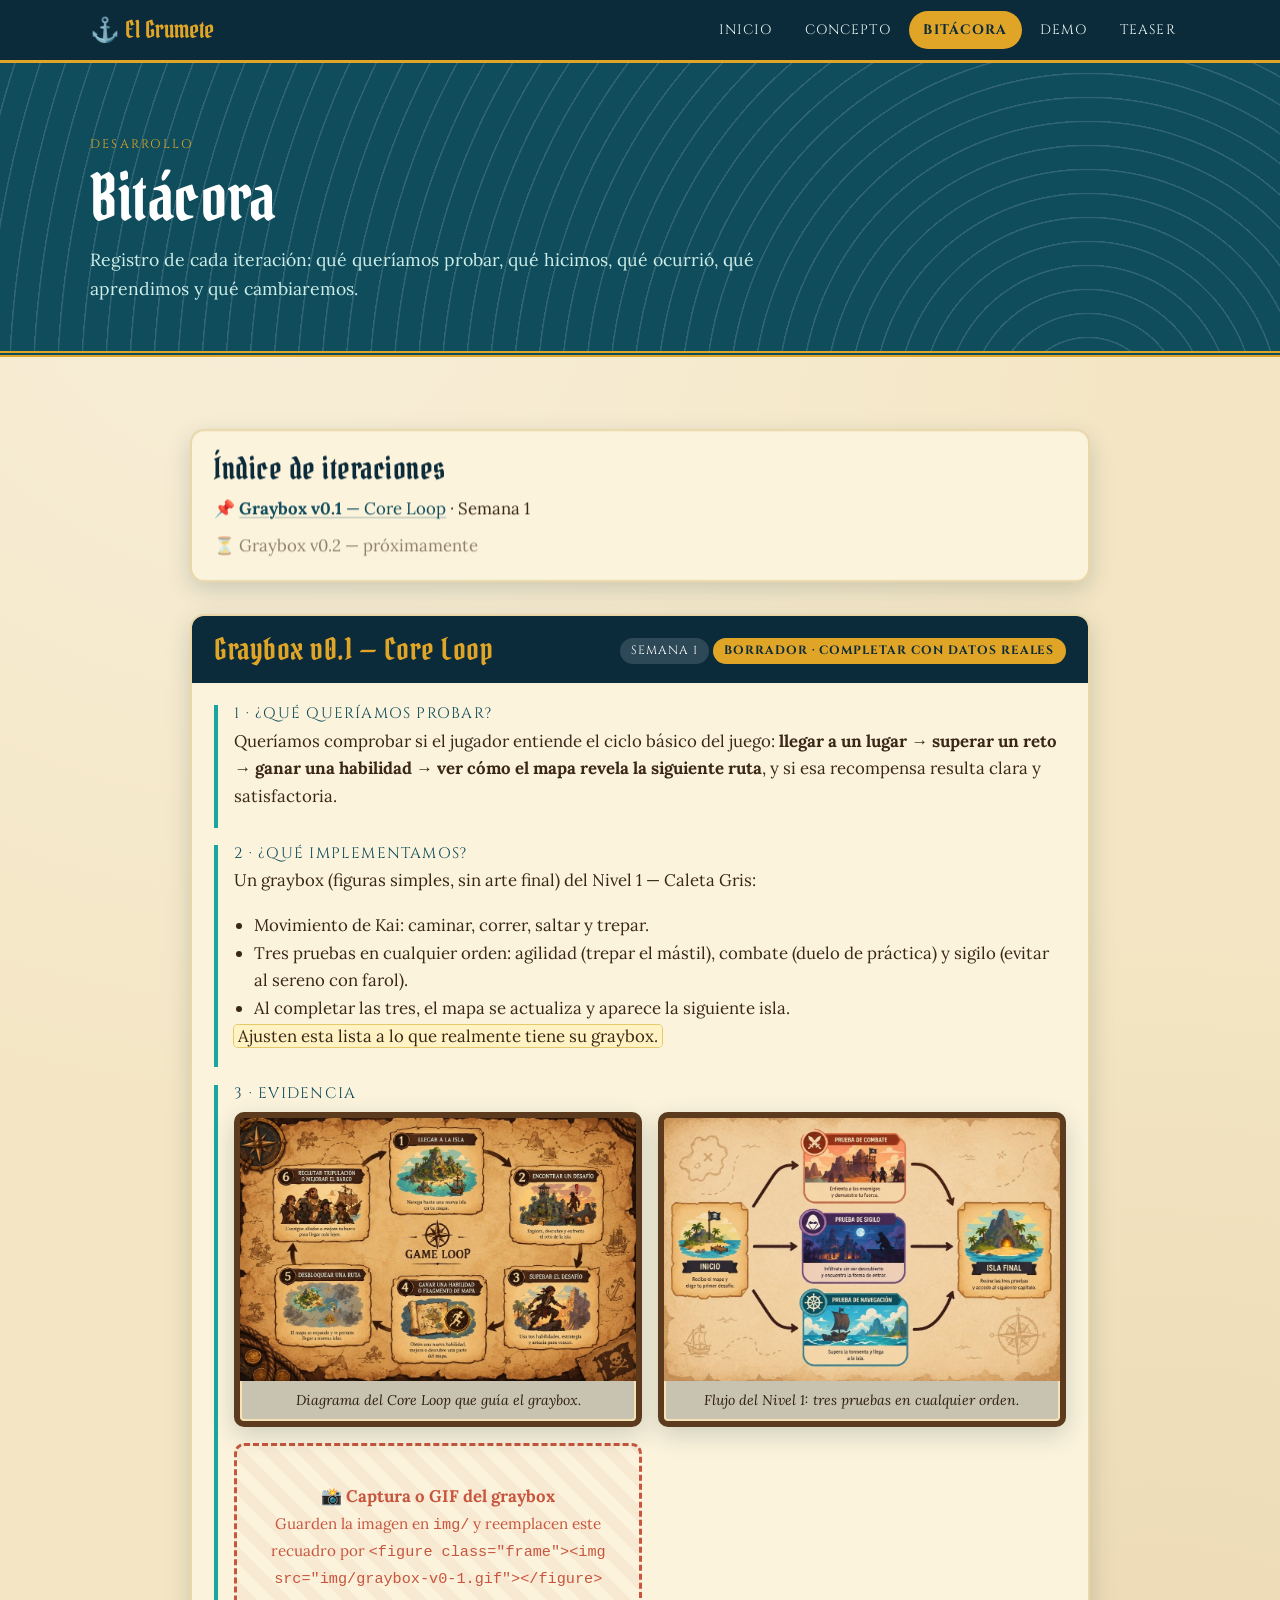
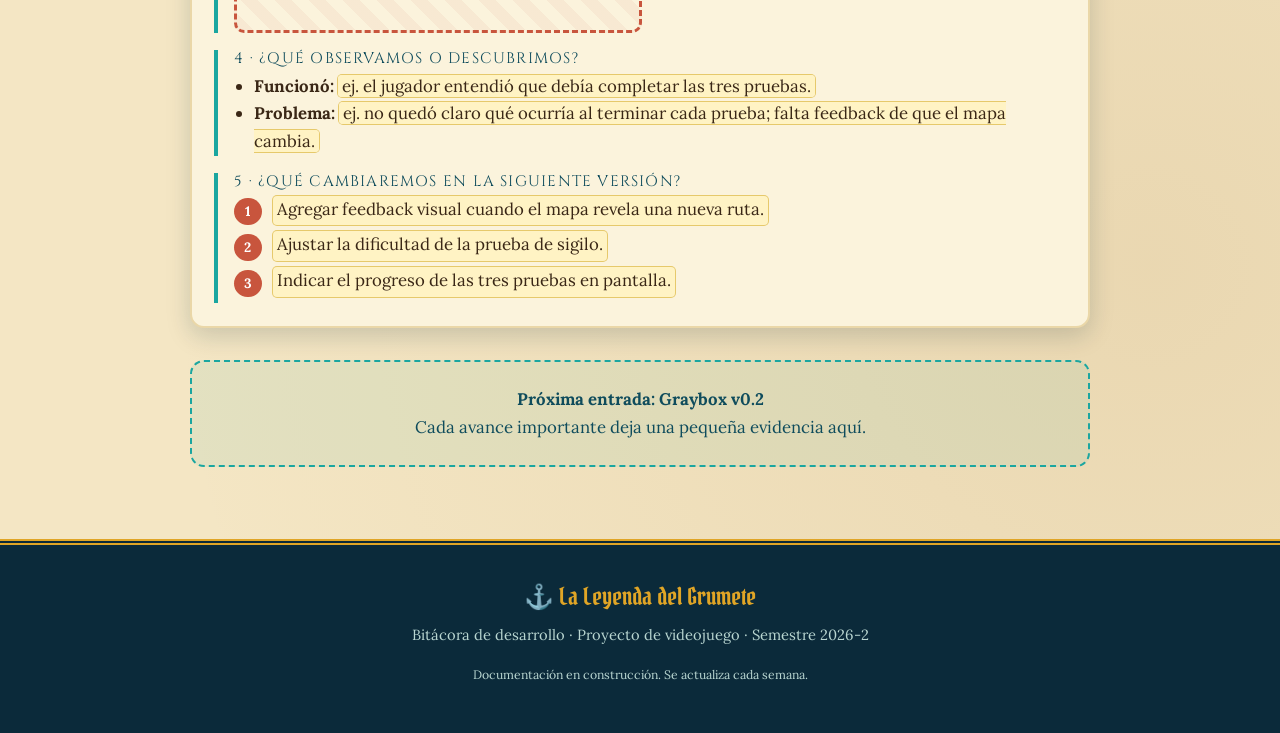
==== grumete/bitacora.html @ 40cbd563 "Changes to be committed: Changes not staged for commit:" ====
<!doctype html>
<html lang="es">
<head>
<meta charset="utf-8">
<meta name="viewport" content="width=device-width,initial-scale=1">
<title>Bitácora · La Leyenda del Grumete</title>
<meta name="description" content="Bitácora de desarrollo de La Leyenda del Grumete.">
<meta name="theme-color" content="#0b2a3a">
<meta property="og:title" content="La Leyenda del Grumete">
<meta property="og:description" content="Bitácora de desarrollo de La Leyenda del Grumete.">
<meta property="og:image" content="img/hero.jpg">
<link rel="preconnect" href="https://fonts.googleapis.com">
<link rel="preconnect" href="https://fonts.gstatic.com" crossorigin>
<link href="https://fonts.googleapis.com/css2?family=Cinzel:wght@400;700&family=Lora:ital,wght@0,400;0,600;1,400&family=Pirata+One&display=swap" rel="stylesheet">
<link rel="stylesheet" href="style.css">
</head>
<body>
<a class="sr skip" href="#main">Saltar al contenido</a>
<header class="nav">
  <div class="wrap">
    <a class="brand" href="index.html">⚓ El Grumete</a>
    <button class="burger" aria-label="Abrir menú" aria-expanded="false" aria-controls="menu">☰</button>
    <nav aria-label="Principal"><ul id="menu"><li><a href="index.html">Inicio</a></li><li><a href="concepto.html">Concepto</a></li><li><a href="bitacora.html" aria-current="page">Bitácora</a></li><li><a href="demo.html">Demo</a></li><li><a href="teaser.html">Teaser</a></li></ul></nav>
  </div>
</header>
<main id="main">
<div class="page-head"><div class="wrap"><span class="eyebrow">Desarrollo</span><h1>Bitácora</h1><p>Registro de cada iteración: qué queríamos probar, qué hicimos, qué ocurrió, qué aprendimos y qué cambiaremos.</p></div></div>
<section class="block">
  <div class="wrap" style="max-width:900px">
    <div class="card reveal" style="margin-bottom:2rem">
      <h3>Índice de iteraciones</h3>
      <ul class="pending" style="padding:0;margin:0">
        <li>📌 <a href="#v0-1"><strong>Graybox v0.1</strong> — Core Loop</a> · Semana 1</li>
        <li style="opacity:.55">⏳ Graybox v0.2 — próximamente</li>
      </ul>
    </div>

    <!-- ============ PLANTILLA para nuevas entradas (copiar y pegar arriba de la más antigua) ============
    <article class="entry" id="vX-X">
      <div class="entry-head"><h3>Graybox vX.X — Título</h3><span class="chip">Semana N · dd/mm/aaaa</span></div>
      <div class="entry-body"><div class="qa">
        <div><h4>¿Qué queríamos probar?</h4><p>...</p></div>
        <div><h4>¿Qué implementamos?</h4><p>...</p></div>
        <div><h4>Evidencia</h4><div class="evidence"><figure class="frame"><img src="img/evidencia-vX.jpg" alt="..."><figcaption>...</figcaption></figure></div></div>
        <div><h4>¿Qué observamos o descubrimos?</h4><p>...</p></div>
        <div><h4>¿Qué cambiaremos en la siguiente versión?</h4><ol class="next"><li>...</li><li>...</li><li>...</li></ol></div>
      </div></div>
    </article>
    ============================================================================================== -->

    <article class="entry reveal" id="v0-1">
      <div class="entry-head">
        <h3>Graybox v0.1 — Core Loop</h3>
        <span><span class="chip">Semana 1</span> <span class="chip warn">Borrador · completar con datos reales</span></span>
      </div>
      <div class="entry-body">
        <div class="qa">
          <div>
            <h4>1 · ¿Qué queríamos probar?</h4>
            <p>Queríamos comprobar si el jugador entiende el ciclo básico del juego: <strong>llegar a un lugar → superar un reto → ganar una habilidad → ver cómo el mapa revela la siguiente ruta</strong>, y si esa recompensa resulta clara y satisfactoria.</p>
          </div>
          <div>
            <h4>2 · ¿Qué implementamos?</h4>
            <p>Un graybox (figuras simples, sin arte final) del Nivel 1 — Caleta Gris:</p>
            <ul>
              <li>Movimiento de Kai: caminar, correr, saltar y trepar.</li>
              <li>Tres pruebas en cualquier orden: agilidad (trepar el mástil), combate (duelo de práctica) y sigilo (evitar al sereno con farol).</li>
              <li>Al completar las tres, el mapa se actualiza y aparece la siguiente isla.</li>
            </ul>
            <p><span class="todo">Ajusten esta lista a lo que realmente tiene su graybox.</span></p>
          </div>
          <div>
            <h4>3 · Evidencia</h4>
            <div class="evidence">
              <figure class="frame"><img src="img/core-loop.jpg" alt="Diagrama del Core Loop de seis pasos" loading="lazy"><figcaption style="background:var(--card);margin:0;padding:.5rem">Diagrama del Core Loop que guía el graybox.</figcaption></figure>
              <figure class="frame"><img src="img/nivel1-flujo.jpg" alt="Diagrama de flujo del nivel 1" loading="lazy"><figcaption style="background:var(--card);margin:0;padding:.5rem">Flujo del Nivel 1: tres pruebas en cualquier orden.</figcaption></figure>
              <div class="placeholder"><div><b>📸 Captura o GIF del graybox</b>Guarden la imagen en <code>img/</code> y reemplacen este recuadro por <code>&lt;figure class="frame"&gt;&lt;img src="img/graybox-v0-1.gif"&gt;&lt;/figure&gt;</code></div></div>
            </div>
          </div>
          <div>
            <h4>4 · ¿Qué observamos o descubrimos?</h4>
            <ul>
              <li><strong>Funcionó:</strong> <span class="todo">ej. el jugador entendió que debía completar las tres pruebas.</span></li>
              <li><strong>Problema:</strong> <span class="todo">ej. no quedó claro qué ocurría al terminar cada prueba; falta feedback de que el mapa cambia.</span></li>
            </ul>
          </div>
          <div>
            <h4>5 · ¿Qué cambiaremos en la siguiente versión?</h4>
            <ol class="next">
              <li><span class="todo">Agregar feedback visual cuando el mapa revela una nueva ruta.</span></li>
              <li><span class="todo">Ajustar la dificultad de la prueba de sigilo.</span></li>
              <li><span class="todo">Indicar el progreso de las tres pruebas en pantalla.</span></li>
            </ol>
          </div>
        </div>
      </div>
    </article>

    <div class="empty-next reveal">
      <strong>Próxima entrada: Graybox v0.2</strong><br>
      Cada avance importante deja una pequeña evidencia aquí.
    </div>
  </div>
</section>

</main>
<footer>
  <div class="wrap">
    <a class="brand" href="index.html">⚓ La Leyenda del Grumete</a>
    <p>Bitácora de desarrollo · Proyecto de videojuego · Semestre 2026-2</p>
    <p><small>Documentación en construcción. Se actualiza cada semana.</small></p>
  </div>
</footer>
<script src="js/anime.min.js" defer></script>
<script src="app.js" defer></script>
</body>
</html>
---- grumete/style.css ----
/* La Leyenda del Grumete — bitácora de desarrollo */
:root{
  --mar-oscuro:#0b2a3a;
  --mar:#0f4c5c;
  --turquesa:#1aa6a0;
  --espuma:#8fe0d2;
  --pergamino:#f4e6c4;
  --pergamino-2:#ead7a8;
  --tinta:#3a2716;
  --madera:#5b3a1e;
  --oro:#e0a526;
  --coral:#c8553d;
  --card:#fbf3dc;
  --radius:14px;
  --shadow:0 8px 24px rgba(11,42,58,.18);
}
*{box-sizing:border-box}
html{scroll-behavior:smooth}
body{
  margin:0;font-family:'Lora',Georgia,serif;font-size:1.05rem;line-height:1.65;
  color:var(--tinta);background:var(--pergamino);
  background-image:radial-gradient(circle at 20% 10%,rgba(255,255,255,.35),transparent 40%),
                   radial-gradient(circle at 90% 80%,rgba(160,110,40,.12),transparent 45%);
}
img{max-width:100%;height:auto;display:block}
a{color:var(--mar);text-underline-offset:3px}
h1,h2,h3,h4{font-family:'Pirata One','Cinzel',serif;font-weight:400;line-height:1.15;color:var(--mar-oscuro);margin:0 0 .5em;letter-spacing:.5px}
h1{font-size:clamp(2.6rem,8vw,5rem)}
h2{font-size:clamp(2rem,5vw,3rem)}
h3{font-size:clamp(1.4rem,3.5vw,1.9rem)}
p{margin:0 0 1em}
.wrap{width:min(1100px,100% - 2rem);margin-inline:auto}
.sr{position:absolute;left:-9999px}
.skip:focus{left:1rem;top:1rem;background:#fff;padding:.5rem 1rem;z-index:99}

/* NAV */
.nav{position:sticky;top:0;z-index:50;background:var(--mar-oscuro);color:#fff;border-bottom:3px solid var(--oro)}
.nav .wrap{display:flex;align-items:center;justify-content:space-between;min-height:60px}
.brand{font-family:'Pirata One',serif;font-size:1.5rem;color:var(--oro);text-decoration:none;display:flex;gap:.5rem;align-items:center}
.nav ul{list-style:none;display:flex;gap:.25rem;margin:0;padding:0}
.nav ul a{display:block;padding:.5rem .9rem;color:#e9f6f3;text-decoration:none;border-radius:999px;font-family:'Cinzel',serif;font-size:.85rem;letter-spacing:.08em;text-transform:uppercase}
.nav ul a:hover{background:rgba(255,255,255,.12)}
.nav ul a[aria-current=page]{background:var(--oro);color:var(--mar-oscuro);font-weight:700}
.burger{display:none;background:none;border:2px solid var(--oro);color:var(--oro);border-radius:8px;padding:.35rem .7rem;font-size:1.2rem;cursor:pointer}
@media (max-width:820px){
  .burger{display:block}
  .nav ul{display:none;position:absolute;left:0;right:0;top:100%;background:var(--mar-oscuro);flex-direction:column;padding:.5rem 1rem 1rem;border-bottom:3px solid var(--oro)}
  .nav ul.open{display:flex}
  .nav ul a{padding:.8rem 1rem;font-size:.95rem}
}

/* HERO */
.hero{position:relative;color:#fff;min-height:min(86vh,720px);display:grid;align-items:end;isolation:isolate;overflow:hidden}
.hero>img{position:absolute;inset:0;width:100%;height:100%;object-fit:cover;object-position:35% 40%;z-index:-2}
.hero::after{content:"";position:absolute;inset:0;z-index:-1;background:linear-gradient(180deg,rgba(11,42,58,.15) 0%,rgba(11,42,58,.35) 45%,rgba(11,42,58,.92) 100%)}
.hero .wrap{padding:6rem 0 2.5rem}
.hero h1{color:#fff;text-shadow:0 3px 0 rgba(0,0,0,.35);margin-bottom:.2em}
.hero .kicker{font-family:'Cinzel',serif;letter-spacing:.2em;text-transform:uppercase;font-size:.85rem;color:var(--oro)}
.hero p.lead{font-size:clamp(1.05rem,2.4vw,1.35rem);max-width:60ch;color:#f6efdc}
.tags{display:flex;flex-wrap:wrap;gap:.5rem;margin:1rem 0 0;padding:0;list-style:none}
.tags li{background:rgba(244,230,196,.16);border:1px solid rgba(244,230,196,.5);padding:.25rem .8rem;border-radius:999px;font-size:.85rem;backdrop-filter:blur(4px)}
.btns{display:flex;flex-wrap:wrap;gap:.75rem;margin-top:1.5rem}
.btn{display:inline-block;padding:.75rem 1.4rem;border-radius:999px;text-decoration:none;font-family:'Cinzel',serif;font-weight:700;letter-spacing:.06em;font-size:.9rem;border:2px solid var(--oro);transition:transform .15s}
.btn:hover{transform:translateY(-2px)}
.btn.primary{background:var(--oro);color:var(--mar-oscuro)}
.btn.ghost{color:#fff;background:transparent}
.btn.dark{background:var(--mar-oscuro);color:var(--oro);border-color:var(--mar-oscuro)}

/* SECCIONES */
section.block{padding:clamp(2.5rem,6vw,4.5rem) 0}
.page-head{background:var(--mar);color:#fff;padding:clamp(2.5rem,7vw,4.5rem) 0 clamp(2rem,5vw,3rem);border-bottom:6px double var(--oro);position:relative;overflow:hidden}
.page-head h1{color:#fff;font-size:clamp(2.4rem,7vw,4rem);margin:0}
.page-head p{color:#cdeee8;max-width:62ch;margin:.6rem 0 0;font-size:1.1rem}
.page-head::before{content:"";position:absolute;inset:0;opacity:.14;background:repeating-radial-gradient(circle at 85% 120%,transparent 0 22px,#fff 23px 24px)}
.page-head .wrap{position:relative}
.eyebrow{font-family:'Cinzel',serif;text-transform:uppercase;letter-spacing:.18em;font-size:.78rem;color:var(--coral);margin-bottom:.4rem;display:block}
.page-head .eyebrow{color:var(--oro)}
.grid{display:grid;gap:1.25rem}
.g2{grid-template-columns:repeat(auto-fit,minmax(min(100%,320px),1fr))}
.g3{grid-template-columns:repeat(auto-fit,minmax(min(100%,250px),1fr))}
.g4{grid-template-columns:repeat(auto-fit,minmax(min(100%,210px),1fr))}
.split{display:grid;gap:2rem;align-items:center;grid-template-columns:1fr}
@media (min-width:860px){.split{grid-template-columns:1.1fr 1fr}.split.rev>:first-child{order:2}}
.card{background:var(--card);border:2px solid var(--pergamino-2);border-radius:var(--radius);padding:1.25rem 1.4rem;box-shadow:var(--shadow);position:relative}
.card h3,.card h4{margin-bottom:.3em}
.card.dark{background:var(--mar-oscuro);color:#e6f3f0;border-color:var(--mar)}
.card.dark h3,.card.dark h4{color:var(--oro)}
.frame{border:6px solid var(--madera);border-radius:10px;box-shadow:var(--shadow),inset 0 0 0 2px var(--oro);overflow:hidden;background:#000}
figure{margin:0}
figcaption{font-size:.88rem;font-style:italic;opacity:.8;margin-top:.5rem;text-align:center}
.icon{font-size:2rem;line-height:1;margin-bottom:.4rem;display:block}
.divider{height:22px;background:center/contain no-repeat url("data:image/svg+xml,%3Csvg xmlns='http://www.w3.org/2000/svg' viewBox='0 0 300 22'%3E%3Cpath d='M0 11h120M180 11h120' stroke='%23b58a3a' stroke-width='2'/%3E%3Ctext x='150' y='17' font-size='18' text-anchor='middle' fill='%23b58a3a'%3E⚓%3C/text%3E%3C/svg%3E");margin:1rem 0}

/* Integrantes */
.member{text-align:center}
.avatar{width:84px;height:84px;border-radius:50%;margin:0 auto .6rem;background:var(--mar);color:var(--oro);display:grid;place-items:center;font-family:'Pirata One',serif;font-size:2rem;border:3px solid var(--oro)}
.member small{display:block;opacity:.75}

/* Destrezas / barras */
.skill{display:flex;gap:.9rem;align-items:flex-start}
.skill .icon{margin:0;flex:none}

/* tabla */
.table-wrap{overflow-x:auto;border-radius:var(--radius);box-shadow:var(--shadow)}
table{border-collapse:collapse;width:100%;background:var(--card);min-width:520px}
th,td{padding:.75rem 1rem;text-align:left;border-bottom:1px solid var(--pergamino-2);vertical-align:top}
th{background:var(--mar-oscuro);color:var(--oro);font-family:'Cinzel',serif;font-size:.85rem;letter-spacing:.06em;text-transform:uppercase}

/* Bitácora */
.timeline{position:relative;margin:0;padding:0 0 0 0;list-style:none}
.entry{background:var(--card);border:2px solid var(--pergamino-2);border-radius:var(--radius);box-shadow:var(--shadow);overflow:hidden;margin-bottom:2rem}
.entry-head{display:flex;flex-wrap:wrap;gap:.5rem 1rem;align-items:center;justify-content:space-between;background:var(--mar-oscuro);color:#fff;padding:1rem 1.4rem}
.entry-head h3{color:var(--oro);margin:0}
.chip{display:inline-block;font-family:'Cinzel',serif;font-size:.75rem;letter-spacing:.08em;text-transform:uppercase;padding:.2rem .7rem;border-radius:999px;background:rgba(255,255,255,.14);color:#fff}
.chip.warn{background:var(--oro);color:var(--mar-oscuro);font-weight:700}
.entry-body{padding:1.4rem}
.qa{display:grid;gap:1.1rem}
.qa>div{padding-left:1rem;border-left:4px solid var(--turquesa)}
.qa h4{font-family:'Cinzel',serif;font-size:.95rem;text-transform:uppercase;letter-spacing:.08em;color:var(--mar);margin-bottom:.3rem}
.qa ul{margin:.2rem 0 0;padding-left:1.2rem}
.evidence{display:grid;gap:1rem;grid-template-columns:repeat(auto-fit,minmax(min(100%,300px),1fr));margin-top:.6rem}
.placeholder{border:3px dashed var(--coral);border-radius:10px;padding:1.5rem 1rem;text-align:center;background:repeating-linear-gradient(45deg,rgba(200,85,61,.06) 0 12px,transparent 12px 24px);color:var(--coral);display:grid;place-content:center;min-height:190px;font-size:.95rem}
.placeholder b{display:block;font-size:1.05rem}
.todo{background:#fff3c4;border-radius:4px;padding:0 .25rem;box-shadow:0 0 0 1px #e6c96b}
.next{counter-reset:n;list-style:none;padding:0;margin:.3rem 0 0}
.next li{counter-increment:n;display:flex;gap:.7rem;margin-bottom:.4rem}
.next li::before{content:counter(n);flex:none;width:1.7rem;height:1.7rem;border-radius:50%;background:var(--coral);color:#fff;display:grid;place-items:center;font-size:.85rem;font-weight:700;margin-top:.15rem}
.empty-next{border:2px dashed var(--turquesa);border-radius:var(--radius);padding:1.5rem;text-align:center;color:var(--mar);background:rgba(26,166,160,.07)}
.pending{display:grid;gap:.6rem}
.pending li{list-style:none}

/* Demo / teaser */
.screen{aspect-ratio:16/9;width:100%;display:grid;place-items:center;text-align:center;color:#fff;background:var(--mar-oscuro) center/cover;position:relative;isolation:isolate}
.screen::before{content:"";position:absolute;inset:0;background:rgba(11,42,58,.7);z-index:-1}
.screen .play{width:84px;height:84px;border-radius:50%;background:var(--oro);color:var(--mar-oscuro);display:grid;place-items:center;font-size:2.2rem;margin:0 auto 1rem;padding-left:.35rem;opacity:.8}
.screen h3{color:#fff}
.screen iframe{position:absolute;inset:0;width:100%;height:100%;border:0}
.controls{display:grid;grid-template-columns:auto 1fr;gap:.4rem 1rem;margin:0}
.controls dt{font-family:'Cinzel',serif;font-weight:700}
.controls dd{margin:0}
kbd{background:var(--mar-oscuro);color:var(--oro);border-radius:5px;padding:.05rem .45rem;font-size:.85em}
.status{display:flex;flex-wrap:wrap;gap:.6rem;list-style:none;padding:0;margin:0}
.status li{padding:.35rem .9rem;border-radius:999px;border:2px solid var(--madera);background:var(--card);font-size:.9rem}
.status li.done{background:var(--turquesa);color:#fff;border-color:var(--turquesa)}

/* Footer */
footer{background:var(--mar-oscuro);color:#b9d6d1;padding:2rem 0;text-align:center;border-top:6px double var(--oro);font-size:.92rem}
footer .brand{justify-content:center;margin-bottom:.4rem}
footer a{color:var(--oro)}
.esrb{width:70px;border-radius:4px;background:#fff}
.esrb-row{display:flex;gap:1rem;align-items:center}


/* ===== Core Loop rediseñado ===== */
.loop-layout{display:grid;gap:2rem;align-items:start}
@media (min-width:900px){.loop-layout{grid-template-columns:minmax(300px,.85fr) 1.15fr}.loop-layout .compass{position:sticky;top:90px;margin:0 auto}}
.loop{list-style:none;padding:0;margin:0;counter-reset:l;display:grid;gap:1rem;position:relative}
.loop::before{content:"";position:absolute;left:34px;top:20px;bottom:20px;width:0;border-left:3px dashed rgba(181,138,58,.6);z-index:0}
.loop li{counter-increment:l;position:relative;z-index:1;display:grid;grid-template-columns:132px 1fr;gap:1rem;align-items:center;background:var(--card);border:2px solid var(--madera);border-radius:var(--radius);padding:.6rem .9rem .6rem .6rem;box-shadow:var(--shadow);text-align:left;overflow:hidden}
.loop li::before{content:counter(l);position:absolute;left:.35rem;top:.35rem;width:32px;height:32px;border-radius:50%;background:var(--oro);color:var(--mar-oscuro);font-family:'Pirata One',serif;font-size:1.3rem;display:grid;place-items:center;border:2px solid var(--madera);z-index:2;transform:none;top:.35rem;left:.35rem}
.loop li img{width:132px;aspect-ratio:3/2;object-fit:cover;border-radius:8px;border:2px solid var(--pergamino-2);transition:transform .4s}
.loop li:hover img{transform:scale(1.08) rotate(-1deg)}
.loop li b{display:block;font-family:'Cinzel',serif;font-size:1rem;color:var(--mar-oscuro);margin-bottom:.15rem}
.loop li span{font-size:.95rem;line-height:1.45}
.loop li.on{transform:translateX(6px)}
@media (max-width:480px){.loop li{grid-template-columns:96px 1fr}.loop li img{width:96px}.loop::before{display:none}}

/* ===== Personajes ===== */
.chars{display:grid;gap:1.5rem;grid-template-columns:repeat(auto-fit,minmax(min(100%,270px),1fr))}
.char{--c:#1aa6a0;position:relative;border-radius:18px;overflow:hidden;background:#1a1410;color:#f6efdc;box-shadow:var(--shadow);border:3px solid var(--c);display:flex;flex-direction:column}
.char::after{content:"";position:absolute;inset:0;border-radius:15px;box-shadow:inset 0 0 0 2px rgba(255,255,255,.18);pointer-events:none}
.char-art{position:relative;aspect-ratio:4/4.2;overflow:hidden;background:radial-gradient(circle at 50% 30%,#fff8e6 0,color-mix(in srgb,var(--c) 45%,#fff3d1) 70%,var(--c) 130%)}
.char-art img,.char-art svg.voss{position:absolute;inset:0;width:100%;height:100%;object-fit:cover;object-position:50% 12%;mix-blend-mode:multiply;transition:transform .5s ease}
.char-art svg.voss{mix-blend-mode:normal}
.char:hover .char-art img,.char:hover .char-art svg.voss{transform:scale(1.07) translateY(-2%)}
.char-role{position:absolute;left:.8rem;top:.8rem;background:var(--c);color:#fff;font-family:'Cinzel',serif;font-size:.72rem;letter-spacing:.14em;text-transform:uppercase;padding:.25rem .7rem;border-radius:999px;box-shadow:0 3px 8px rgba(0,0,0,.35);font-weight:700}
.char-body{padding:1rem 1.1rem 1.2rem;background:linear-gradient(180deg,color-mix(in srgb,var(--c) 25%,#1a1410),#1a1410);flex:1}
.char-body h4{color:#fff;font-size:1.6rem;margin:0 0 .25rem}
.char-body p{font-size:.95rem;margin:0 0 .8rem;color:#e8dcc0}
.chips{list-style:none;margin:0;padding:0;display:flex;flex-wrap:wrap;gap:.4rem}
.chips li{font-size:.78rem;padding:.2rem .65rem;border-radius:999px;background:rgba(255,255,255,.1);border:1px solid color-mix(in srgb,var(--c) 70%,#fff);transition:background .2s,transform .2s}
.chips li:hover{background:var(--c);transform:translateY(-2px)}

/* ===== Inicio ===== */
.stats{background:var(--mar-oscuro);color:#fff;border-bottom:4px solid var(--oro);padding:1.6rem 0}
.stat{text-align:center;padding:.4rem}
.stat .icon{font-size:1.8rem}
.stat b{display:block;font-family:'Pirata One',serif;font-size:clamp(2.6rem,7vw,3.8rem);font-weight:400;color:var(--oro);line-height:1}
.stat small{color:#bfe3dc;letter-spacing:.06em;font-size:.88rem}

.skills-tabs{background:var(--card);border:2px solid var(--pergamino-2);border-radius:20px;box-shadow:var(--shadow);overflow:hidden}
.tablist{display:flex;flex-wrap:wrap;background:var(--mar-oscuro)}
.tablist button{flex:1 1 130px;font:inherit;font-family:'Cinzel',serif;font-weight:700;letter-spacing:.05em;font-size:.95rem;padding:1rem .8rem;border:0;background:transparent;color:#cfe9e4;cursor:pointer;transition:background .25s,color .25s,transform .2s;position:relative}
.tablist button:hover{background:rgba(255,255,255,.1);color:#fff}
.tablist button[aria-selected=true]{background:var(--oro);color:var(--mar-oscuro)}
.tablist button:active{transform:scale(.97)}
.tabpanel{display:grid;gap:1.5rem;padding:1.5rem;align-items:center}
@media (min-width:760px){.tabpanel{grid-template-columns:1fr 1fr;padding:2rem}}
.tabimg{aspect-ratio:4/3}
.tabimg img{width:100%;height:100%;object-fit:cover;object-position:50% 25%;background:var(--pergamino-2)}
.tabtext h3{font-size:clamp(2rem,5vw,2.8rem)}
.tabtext p{font-size:1.15rem}

.banner{position:relative;min-height:340px;display:grid;align-items:center;color:#fff;overflow:hidden;isolation:isolate;text-align:center;border-block:6px double var(--oro)}
.banner>img{position:absolute;left:0;top:-15%;width:100%;height:130%;object-fit:cover;z-index:-2}
.banner::after{content:"";position:absolute;inset:0;background:linear-gradient(90deg,rgba(11,42,58,.85),rgba(11,42,58,.35));z-index:-1}
.banner h2{color:#fff;font-size:clamp(2.2rem,6vw,4rem);text-shadow:0 3px 0 rgba(0,0,0,.4)}
.banner h2::after{margin-inline:auto}
.banner p{font-size:1.4rem;font-style:italic;color:#f5deb0;margin:0}
.banner-in{padding:3rem 0}

.crew-strip{display:grid;gap:1rem;grid-template-columns:repeat(auto-fit,minmax(min(46%,170px),1fr))}
.crew-chip{--c:#1aa6a0;position:relative;display:block;border-radius:16px;overflow:hidden;text-decoration:none;color:#fff;aspect-ratio:3/4;border:3px solid var(--c);box-shadow:var(--shadow);background:radial-gradient(circle at 50% 30%,#fff8e6,color-mix(in srgb,var(--c) 40%,#fff3d1))}
.crew-chip img{position:absolute;inset:0;width:100%;height:100%;object-fit:cover;object-position:50% 10%;mix-blend-mode:multiply;transition:transform .45s}
.crew-chip::after{content:"";position:absolute;inset:auto 0 0 0;height:45%;background:linear-gradient(transparent,rgba(11,20,25,.92))}
.crew-chip b,.crew-chip small{position:absolute;left:.8rem;z-index:1}
.crew-chip b{bottom:1.6rem;font-family:'Pirata One',serif;font-weight:400;font-size:1.6rem;line-height:1}
.crew-chip small{bottom:.7rem;color:var(--c);filter:brightness(1.6);font-family:'Cinzel',serif;letter-spacing:.1em;text-transform:uppercase;font-size:.7rem}
.crew-chip:hover img{transform:scale(1.1) translateY(-3%)}
.crew-chip:hover{border-color:var(--oro)}

.mosaic{display:grid;gap:.8rem;grid-template-columns:repeat(2,1fr);grid-auto-rows:150px}
@media (min-width:760px){.mosaic{grid-template-columns:repeat(4,1fr);grid-auto-rows:190px}}
.m{position:relative;border:0;padding:0;overflow:hidden;border-radius:14px;cursor:zoom-in;box-shadow:var(--shadow);background:#000;border:3px solid var(--madera)}
.m img{width:100%;height:100%;object-fit:cover;transition:transform .5s,filter .3s}
.m:hover img{transform:scale(1.1);filter:brightness(1.08) saturate(1.1)}
.m::after{content:"🔍";position:absolute;right:.5rem;bottom:.5rem;background:rgba(11,42,58,.75);border-radius:50%;width:34px;height:34px;display:grid;place-items:center;opacity:0;transform:scale(.6);transition:.25s}
.m:hover::after,.m:focus-visible::after{opacity:1;transform:none}
.m1{grid-column:span 2;grid-row:span 2}
.m2{grid-column:span 2}
.m3{grid-column:span 2}
.hint{text-align:center;font-size:.9rem;opacity:.7;margin:.8rem 0 0}
dialog.lightbox{border:0;padding:0;background:transparent;max-width:min(96vw,1100px);width:100%;overflow:visible}
dialog.lightbox::backdrop{background:rgba(5,15,22,.88)}
dialog.lightbox img{width:100%;max-height:82vh;object-fit:contain;border-radius:12px;border:4px solid var(--oro);background:#000}
dialog.lightbox p{color:#f6efdc;text-align:center;margin:.6rem 0 0}
dialog.lightbox button{position:absolute;right:-6px;top:-18px;width:40px;height:40px;border-radius:50%;border:2px solid var(--oro);background:var(--mar-oscuro);color:var(--oro);font-size:1.2rem;cursor:pointer;transition:transform .2s}
dialog.lightbox button:hover{transform:rotate(90deg) scale(1.1)}
dialog.lightbox[open]{animation:pop .3s ease-out}
@keyframes pop{from{opacity:0;transform:scale(.92)}}

.tiles{display:grid;gap:1rem;grid-template-columns:repeat(auto-fit,minmax(min(100%,240px),1fr))}
.tile{position:relative;display:block;min-height:200px;border-radius:16px;overflow:hidden;color:#fff;text-decoration:none;border:3px solid var(--madera);box-shadow:var(--shadow);isolation:isolate}
.tile img{position:absolute;inset:0;width:100%;height:100%;object-fit:cover;z-index:-2;transition:transform .6s}
.tile::after{content:"";position:absolute;inset:0;background:linear-gradient(180deg,rgba(11,42,58,.05),rgba(11,42,58,.88));z-index:-1;transition:background .3s}
.tile span{position:absolute;left:1rem;right:1rem;bottom:1rem;font-size:.95rem}
.tile b{display:block;font-family:'Pirata One',serif;font-weight:400;font-size:1.8rem;color:var(--oro)}
.tile:hover img{transform:scale(1.12)}
.tile:hover{border-color:var(--oro)}

.cycle{list-style:none;margin:1.5rem 0 2rem;padding:0;display:grid;gap:.8rem;grid-template-columns:repeat(auto-fit,minmax(min(46%,150px),1fr));counter-reset:c}
.cycle li{position:relative;text-align:center;background:var(--card);border:2px solid var(--pergamino-2);border-radius:16px;padding:1rem .6rem;box-shadow:var(--shadow);transition:transform .25s,border-color .25s}
.cycle li:hover{transform:translateY(-5px);border-color:var(--turquesa)}
.cycle li span{font-size:2rem;display:block}
.cycle li b{font-family:'Pirata One',serif;font-weight:400;font-size:1.5rem;color:var(--mar-oscuro);display:block}
.cycle li small{opacity:.8;font-size:.82rem;display:block;line-height:1.3}
@media (min-width:900px){.cycle li:not(:last-child)::after{content:"➜";position:absolute;right:-.85rem;top:50%;transform:translateY(-50%);color:var(--coral);font-size:1.2rem;z-index:2}}
a.latest{display:grid;gap:1.2rem;text-decoration:none;color:inherit;align-items:center;padding:0;overflow:hidden}
@media (min-width:760px){a.latest{grid-template-columns:1fr 1.1fr}}
a.latest img{width:100%;height:100%;object-fit:cover;min-height:180px}
a.latest>div{padding:1.4rem}
a.latest .more{font-family:'Cinzel',serif;font-weight:700;color:var(--coral);transition:letter-spacing .25s}
a.latest:hover .more{letter-spacing:.08em}

/* ===== Microinteracciones y animaciones ===== */
.reveal{opacity:0;will-change:opacity,transform}
.reveal.in{opacity:1;transition:opacity .3s}
.no-anime .reveal{transition:opacity .5s,transform .5s;transform:translateY(14px)}
.no-anime .reveal.in{transform:none}

/* Barra de progreso de scroll */
.progress{position:fixed;left:0;top:0;height:4px;width:100%;background:linear-gradient(90deg,var(--turquesa),var(--oro));transform:scaleX(0);transform-origin:left;z-index:100;pointer-events:none}

/* Enlaces */
main a:not(.btn):not(.card):not(.brand){text-decoration-color:rgba(15,76,92,.35);text-decoration-thickness:1px;transition:text-decoration-color .2s,text-decoration-thickness .2s,color .2s}
main a:not(.btn):not(.card):not(.brand):hover{text-decoration-color:var(--coral);text-decoration-thickness:3px;color:var(--coral)}
.brand{transition:transform .25s}
.brand:hover{transform:rotate(-2deg) scale(1.05)}
.nav ul a{position:relative;transition:background .2s,color .2s,transform .2s}
.nav ul a:not([aria-current]):hover{transform:translateY(-2px);color:var(--oro)}
.nav ul a:focus-visible,.btn:focus-visible,a:focus-visible,.burger:focus-visible{outline:3px solid var(--oro);outline-offset:3px}
.burger{transition:transform .2s,background .2s}
.burger:hover{background:rgba(224,165,38,.18);transform:scale(1.06)}
.burger:active{transform:scale(.94)}

/* Botones: brillo + ondas */
.btn{position:relative;overflow:hidden;transition:transform .2s,box-shadow .25s,background .25s,color .25s;will-change:transform}
.btn::before{content:"";position:absolute;inset:0;background:linear-gradient(110deg,transparent 30%,rgba(255,255,255,.55) 50%,transparent 70%);transform:translateX(-120%);transition:transform .5s}
.btn:hover::before{transform:translateX(120%)}
.btn:hover{box-shadow:0 8px 20px rgba(0,0,0,.3)}
.btn.ghost:hover{background:var(--oro);color:var(--mar-oscuro)}
.btn.dark:hover{background:var(--mar)}
.btn:active{transform:scale(.96)!important}
.ripple{position:absolute;border-radius:50%;background:rgba(255,255,255,.6);transform:scale(0);animation:rip .5s ease-out forwards;pointer-events:none}
@keyframes rip{to{transform:scale(4);opacity:0}}

/* Tarjetas e imágenes */
.card,.loop li,.entry{transition:box-shadow .3s,border-color .3s,transform .3s}
.card:hover,.loop li:hover{box-shadow:0 14px 32px rgba(11,42,58,.28);border-color:var(--oro)}
a.card:hover h3{color:var(--coral)}
.tilt{transform-style:preserve-3d;transition:transform .35s ease-out,box-shadow .3s,border-color .3s}
.tilt.moving{transition:box-shadow .3s,border-color .3s}
.frame img{transition:transform .5s ease}
.frame:hover img{transform:scale(1.05)}
.tags li{transition:transform .2s,background .2s}
.tags li:hover{transform:translateY(-3px);background:rgba(224,165,38,.3)}
.status li{transition:transform .2s}
.status li:hover{transform:translateY(-2px) rotate(-1.5deg)}
kbd{transition:transform .15s}
kbd:hover{transform:translateY(-2px)}
.icon{display:inline-block;transition:transform .3s}
.card:hover .icon{transform:scale(1.2) rotate(-8deg)}
.avatar{transition:transform .4s cubic-bezier(.3,1.6,.5,1)}
.member:hover .avatar{transform:scale(1.12) rotate(6deg)}
.play{transition:transform .25s,opacity .25s}
.screen:hover .play{transform:scale(1.12);opacity:1}

/* Títulos: subrayado de tinta */
section h2::after{content:"";display:block;height:4px;width:70px;margin-top:.35rem;border-radius:4px;background:linear-gradient(90deg,var(--oro),var(--coral));transform:scaleX(0);transform-origin:left;transition:transform .5s ease-out .1s}
section h2.ink::after{transform:scaleX(1)}

/* Hero */
.hero>img{transform:scale(1.08);will-change:transform}
.glow{position:absolute;inset:0;z-index:-1;pointer-events:none;background:radial-gradient(260px circle at var(--mx,50%) var(--my,40%),rgba(255,214,120,.35),transparent 70%);opacity:0;transition:opacity .4s}
.hero:hover .glow{opacity:1}
.hero h1 .ch{display:inline-block;will-change:transform,opacity}
.hero h1 .ch:hover{color:var(--oro);transform:translateY(-6px) rotate(-4deg);transition:transform .2s,color .2s}
.waves{position:absolute;left:0;bottom:-1px;width:100%;height:60px;overflow:hidden;pointer-events:none}
.waves svg{position:absolute;bottom:0;left:0;width:200%;height:100%;animation:wave 14s linear infinite}
.waves svg+svg{animation-duration:9s;animation-direction:reverse;opacity:.55;height:80%}
@keyframes wave{to{transform:translateX(-50%)}}

/* Brújula del Core Loop */
.compass{max-width:340px;margin:2rem auto 2.5rem;display:block;overflow:visible}
.compass .track{fill:none;stroke:#b58a3a;stroke-width:2;stroke-dasharray:4 8;opacity:.55}
.compass .draw{fill:none;stroke:var(--turquesa);stroke-width:4;stroke-linecap:round}
.compass .node circle{fill:var(--card);stroke:var(--madera);stroke-width:3;transition:fill .25s,transform .25s,stroke .25s;transform-box:fill-box;transform-origin:center}
.compass .node text{font-family:'Pirata One',serif;font-size:22px;fill:var(--mar-oscuro);text-anchor:middle;dominant-baseline:central;pointer-events:none}
.compass .node.on circle{fill:var(--oro);stroke:var(--mar-oscuro);transform:scale(1.28)}
.compass .ship{fill:var(--coral);filter:drop-shadow(0 0 6px rgba(200,85,61,.9))}
.compass .center{font-family:'Pirata One',serif;font-size:30px;fill:var(--mar);text-anchor:middle}
.compass .center-sub{font-family:'Cinzel',serif;font-size:11px;letter-spacing:.2em;fill:var(--coral);text-anchor:middle}
.loop li.on{border-color:var(--oro);box-shadow:0 12px 28px rgba(224,165,38,.45);background:#fff8e2}

/* Estela de tinta del cursor */
.ink-dot{position:fixed;left:0;top:0;width:12px;height:12px;margin:-6px 0 0 -6px;border-radius:50%;background:radial-gradient(circle,var(--oro),rgba(224,165,38,0));pointer-events:none;z-index:90;opacity:0}

@media (prefers-reduced-motion:reduce){
  *,*::before,*::after{animation:none!important;transition:none!important}
  .reveal{opacity:1!important}
  .hero>img{transform:none}
  section h2::after{transform:scaleX(1)}
  .ink-dot,.glow{display:none}
}
.frame img{width:100%}
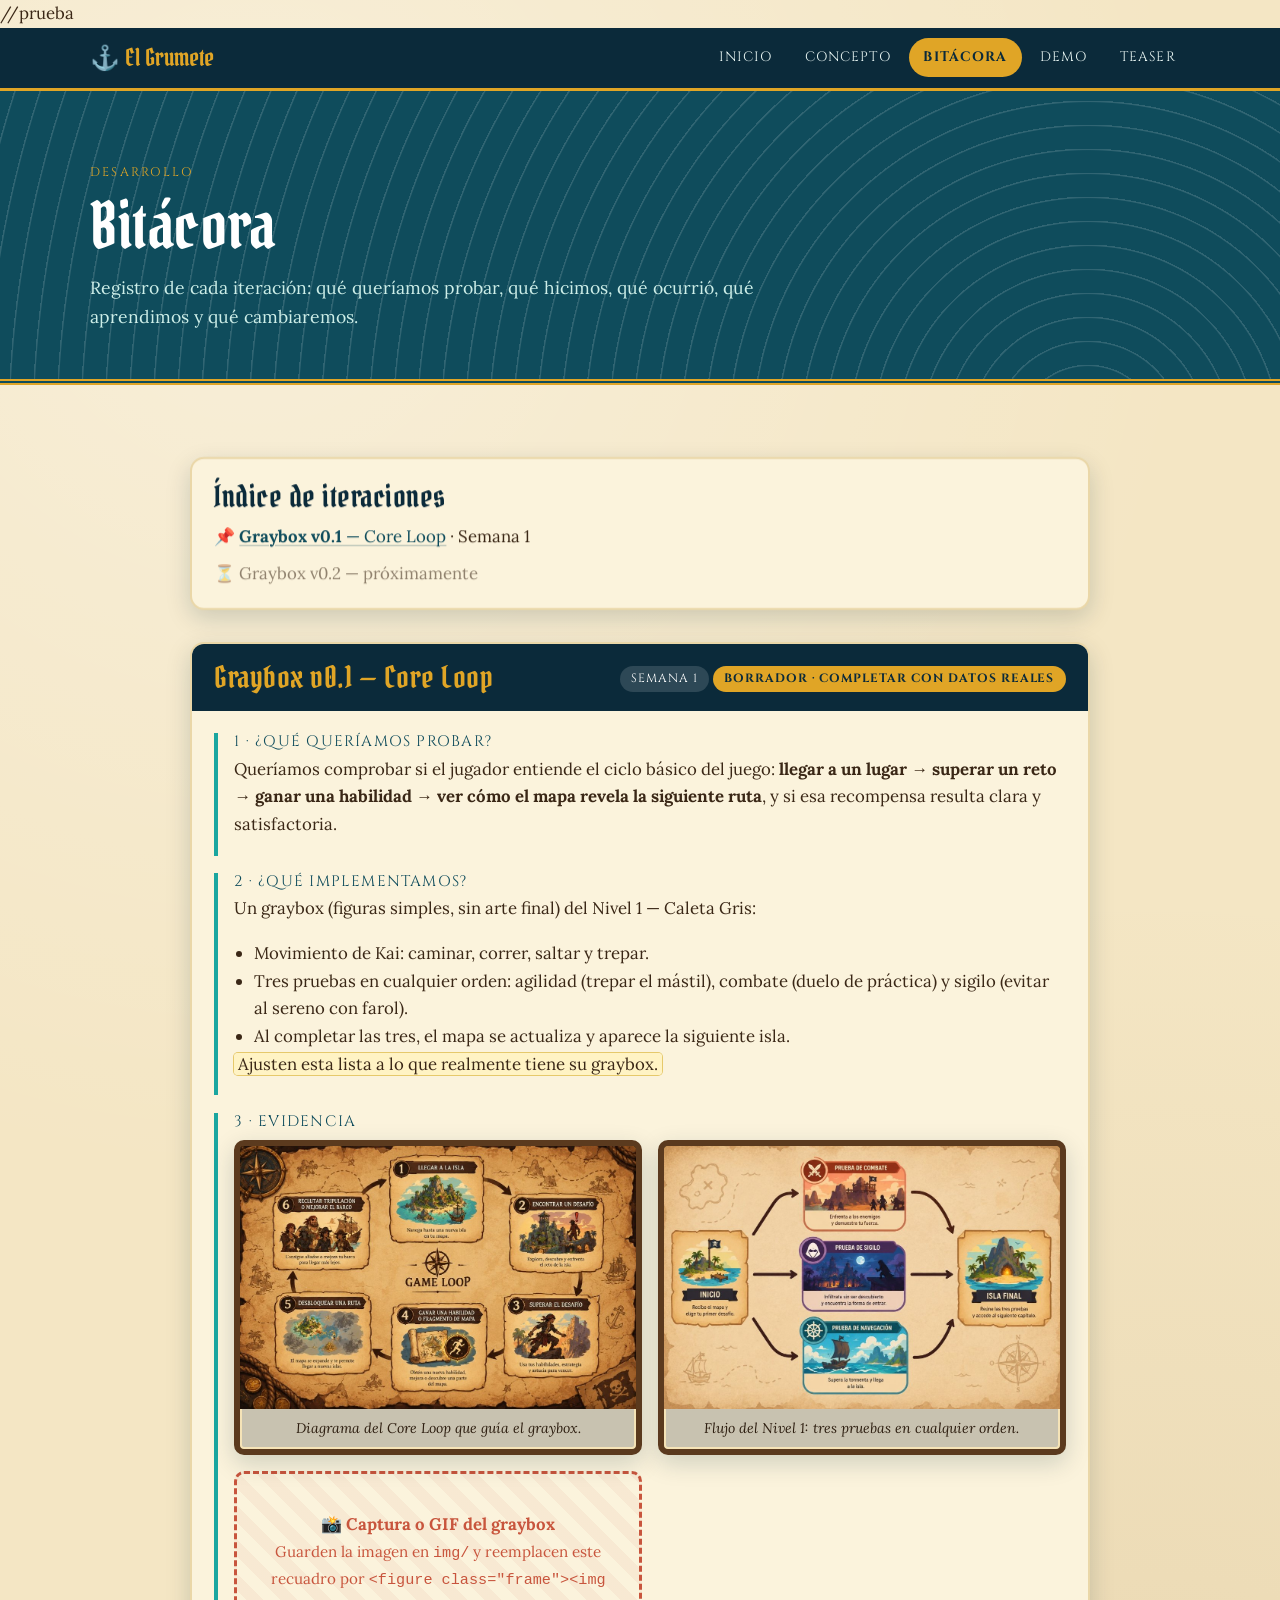
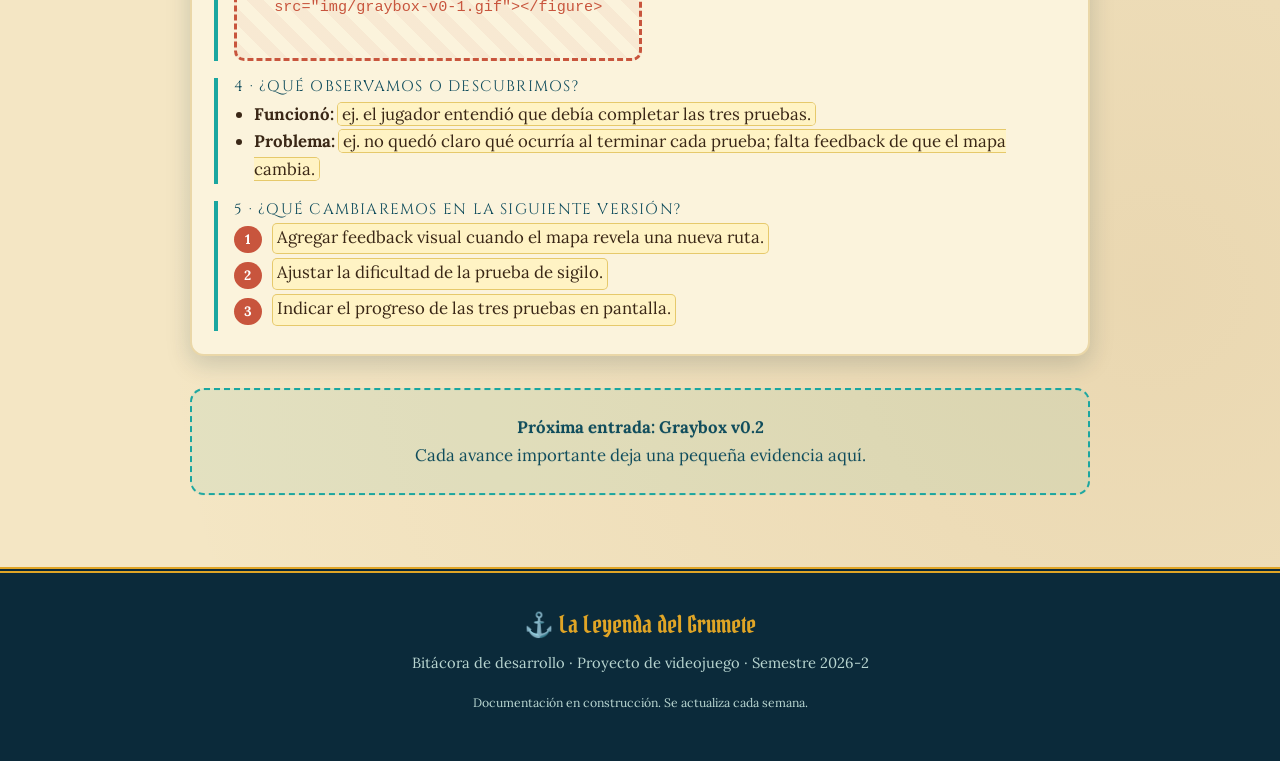
==== commit 276c717b: "feat" ====
--- a/grumete/bitacora.html
+++ b/grumete/bitacora.html
@@ -1,6 +1,7 @@
 <!doctype html>
 <html lang="es">
 <head>
+//prueba
 <meta charset="utf-8">
 <meta name="viewport" content="width=device-width,initial-scale=1">
 <title>Bitácora · La Leyenda del Grumete</title>
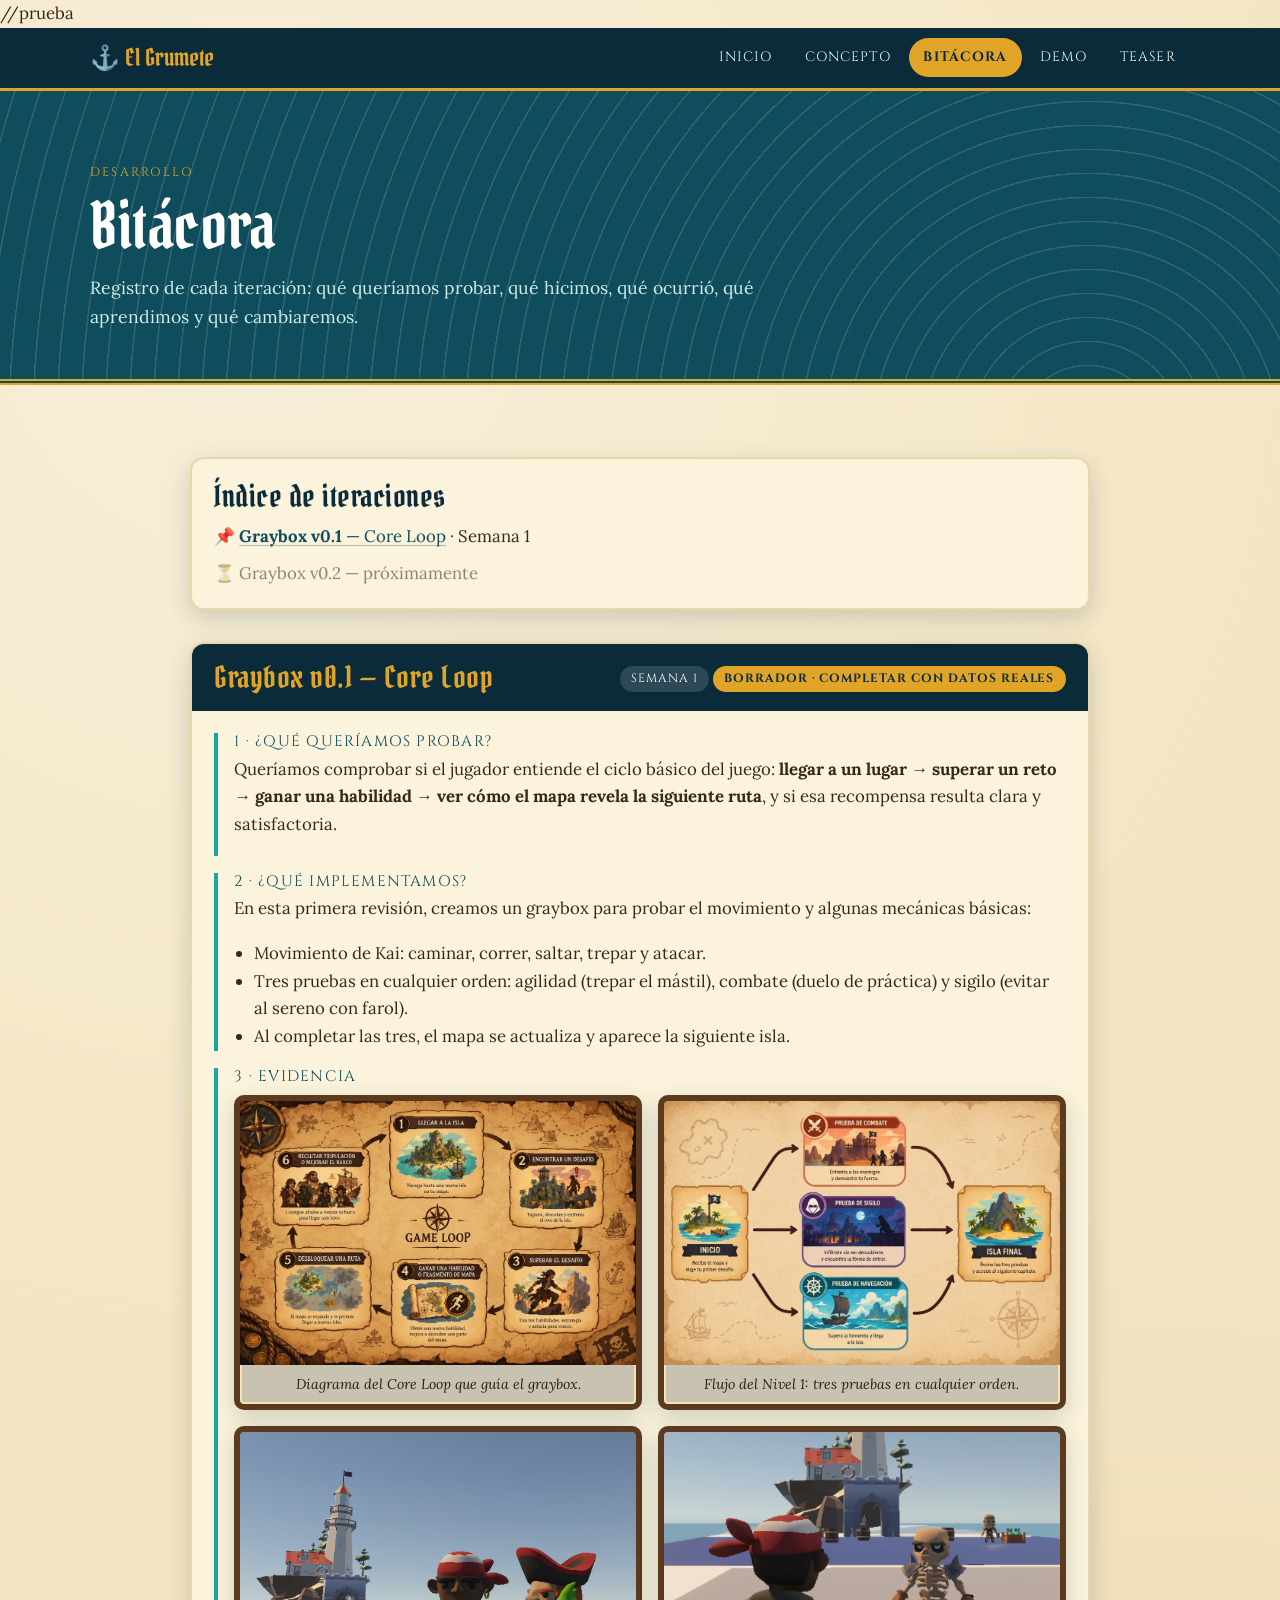
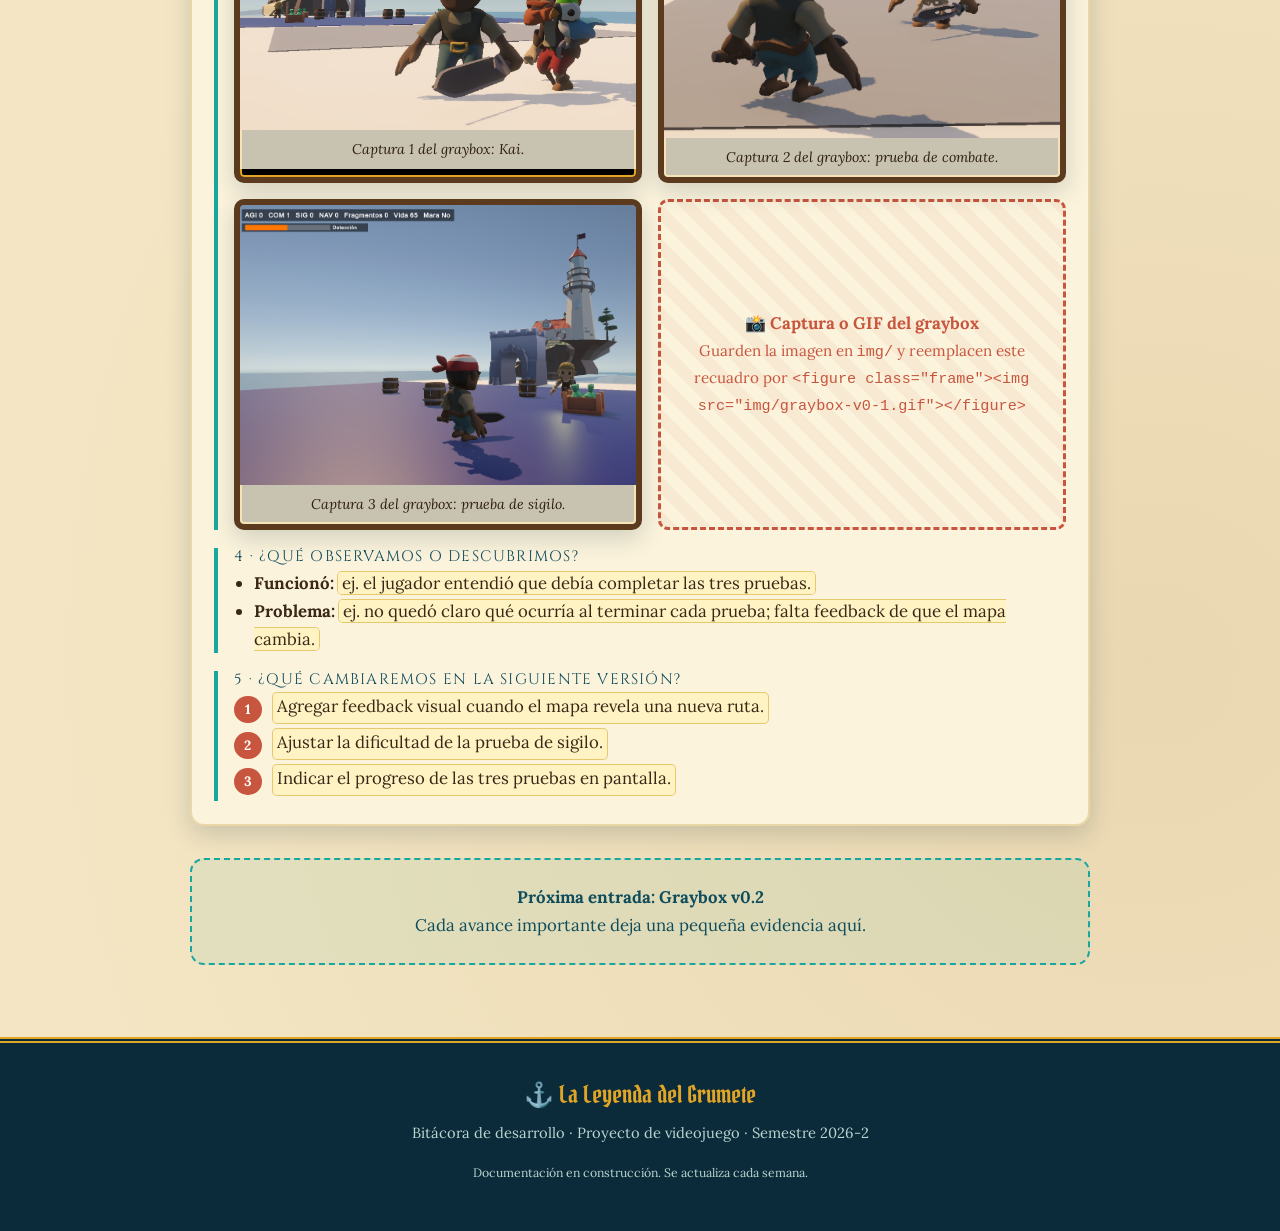
==== commit e54ed222: "AvanceTomasBit" ====
--- a/grumete/bitacora.html
+++ b/grumete/bitacora.html
@@ -62,19 +62,23 @@
           </div>
           <div>
             <h4>2 · ¿Qué implementamos?</h4>
-            <p>Un graybox (figuras simples, sin arte final) del Nivel 1 — Caleta Gris:</p>
+            <p>En esta primera revisión, creamos un graybox para probar el movimiento y algunas mecánicas básicas:</p>
             <ul>
-              <li>Movimiento de Kai: caminar, correr, saltar y trepar.</li>
+              <li>Movimiento de Kai: caminar, correr, saltar, trepar y atacar.</li>
               <li>Tres pruebas en cualquier orden: agilidad (trepar el mástil), combate (duelo de práctica) y sigilo (evitar al sereno con farol).</li>
               <li>Al completar las tres, el mapa se actualiza y aparece la siguiente isla.</li>
             </ul>
-            <p><span class="todo">Ajusten esta lista a lo que realmente tiene su graybox.</span></p>
+            <!-- <p><span class="todo">Ajusten esta lista a lo que realmente tiene su graybox.</span></p> -->
           </div>
           <div>
             <h4>3 · Evidencia</h4>
             <div class="evidence">
               <figure class="frame"><img src="img/core-loop.jpg" alt="Diagrama del Core Loop de seis pasos" loading="lazy"><figcaption style="background:var(--card);margin:0;padding:.5rem">Diagrama del Core Loop que guía el graybox.</figcaption></figure>
               <figure class="frame"><img src="img/nivel1-flujo.jpg" alt="Diagrama de flujo del nivel 1" loading="lazy"><figcaption style="background:var(--card);margin:0;padding:.5rem">Flujo del Nivel 1: tres pruebas en cualquier orden.</figcaption></figure>
+              <figure class="frame"><img src="img/TomaAmplia.png" alt="Toma general del graybox" loading="lazy"><figcaption style="background:var(--card);margin:0;padding:.5rem">Captura 1 del graybox: Kai.</figcaption></figure>
+              <figure class="frame"><img src="img/TomaCombatePrueba.png" alt="Toma de la prueba de combate" loading="lazy"><figcaption style="background:var(--card);margin:0;padding:.5rem">Captura 2 del graybox: prueba de combate.</figcaption></figure>
+              <figure class="frame"><img src="img/TomaSigiloPrueba.png" alt="Toma de la prueba de sigilo" loading="lazy"><figcaption style="background:var(--card);margin:0;padding:.5rem">Captura 3 del graybox: prueba de sigilo.</figcaption></figure>
+              
               <div class="placeholder"><div><b>📸 Captura o GIF del graybox</b>Guarden la imagen en <code>img/</code> y reemplacen este recuadro por <code>&lt;figure class="frame"&gt;&lt;img src="img/graybox-v0-1.gif"&gt;&lt;/figure&gt;</code></div></div>
             </div>
           </div>
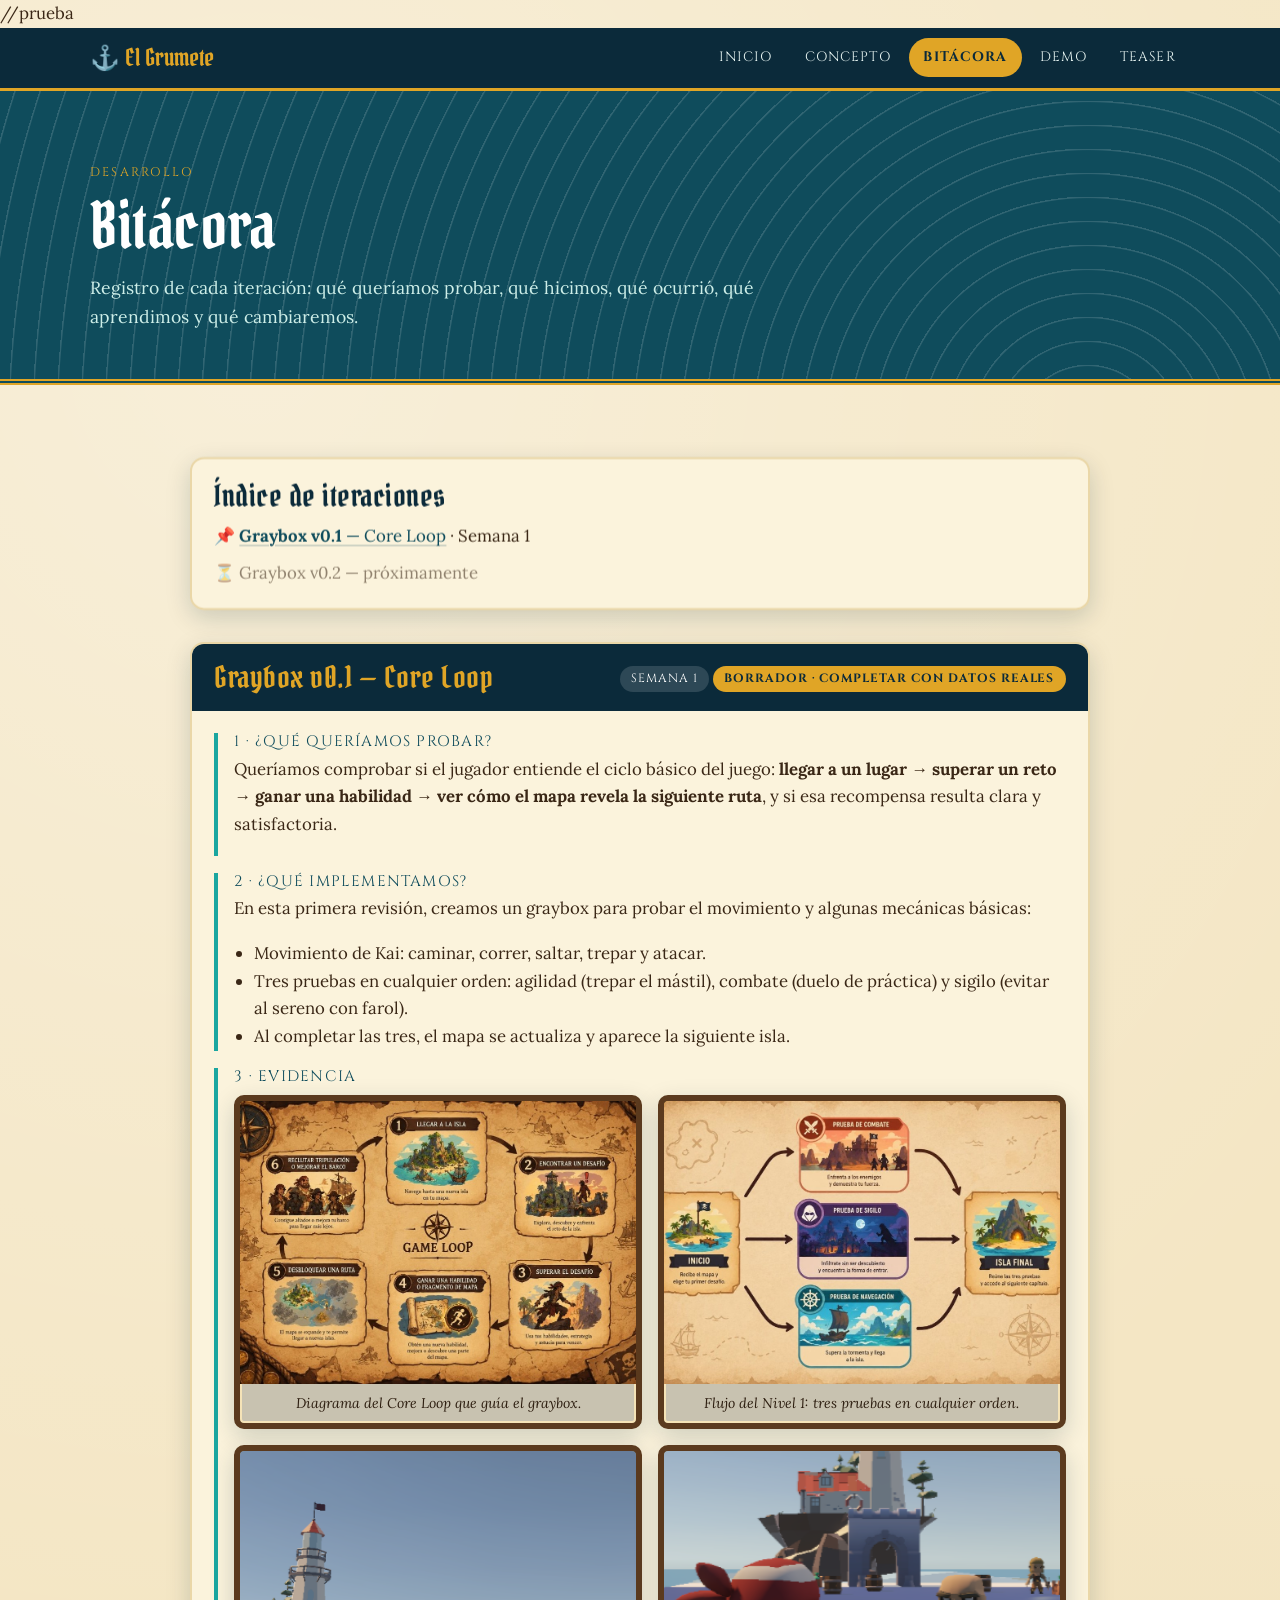
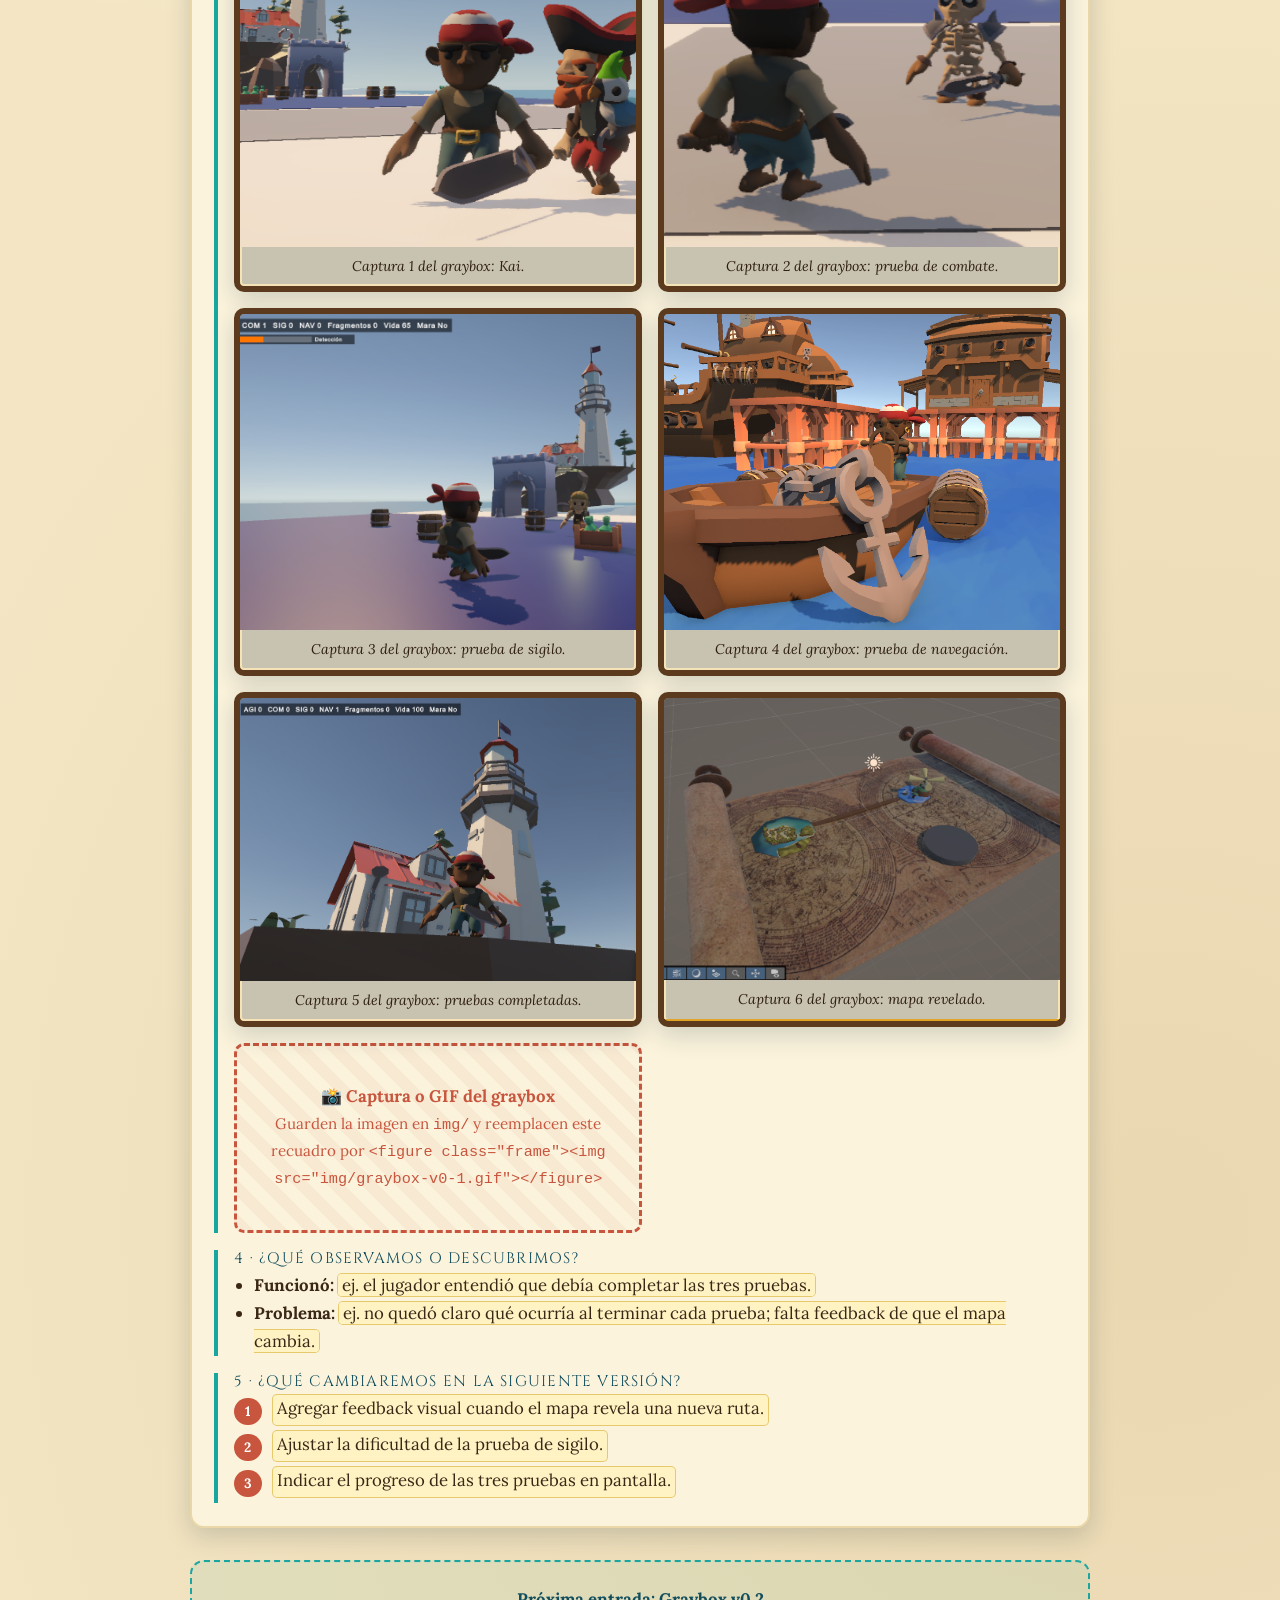
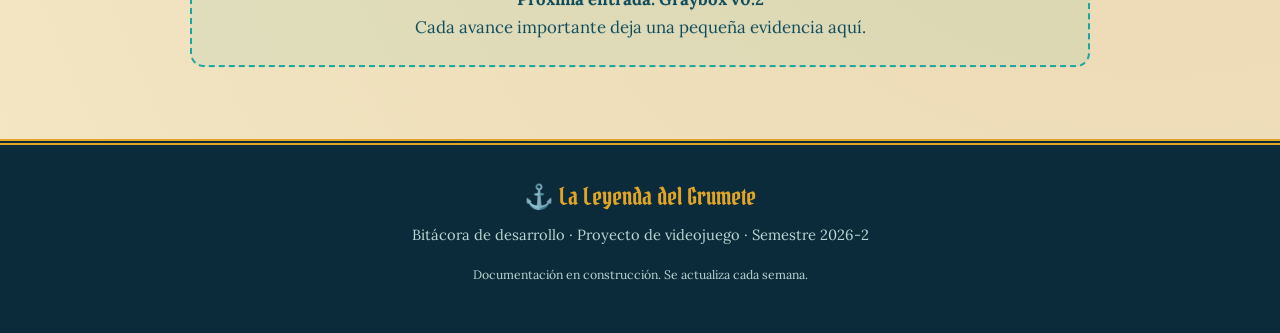
==== commit a1cad0a3: "Imagenes" ====
--- a/grumete/bitacora.html
+++ b/grumete/bitacora.html
@@ -78,7 +78,9 @@
               <figure class="frame"><img src="img/TomaAmplia.png" alt="Toma general del graybox" loading="lazy"><figcaption style="background:var(--card);margin:0;padding:.5rem">Captura 1 del graybox: Kai.</figcaption></figure>
               <figure class="frame"><img src="img/TomaCombatePrueba.png" alt="Toma de la prueba de combate" loading="lazy"><figcaption style="background:var(--card);margin:0;padding:.5rem">Captura 2 del graybox: prueba de combate.</figcaption></figure>
               <figure class="frame"><img src="img/TomaSigiloPrueba.png" alt="Toma de la prueba de sigilo" loading="lazy"><figcaption style="background:var(--card);margin:0;padding:.5rem">Captura 3 del graybox: prueba de sigilo.</figcaption></figure>
-              
+              <figure class="frame"><img src="img/TomaBotePrueba.png" alt="Toma de la prueba de navegación" loading="lazy"><figcaption style="background:var(--card);margin:0;padding:.5rem">Captura 4 del graybox: prueba de navegación.</figcaption></figure>
+              <figure class="frame"><img src="img/TomaPruebasSuperadas.png" alt="Toma del punto final de las pruebas" loading="lazy"><figcaption style="background:var(--card);margin:0;padding:.5rem">Captura 5 del graybox: pruebas completadas.</figcaption></figure>
+              <figure class="frame"><img src="img/TomaMapa.png" alt="Toma del mapa revelado" loading="lazy"><figcaption style="background:var(--card);margin:0;padding:.5rem">Captura 6 del graybox: mapa revelado.</figcaption></figure>
               <div class="placeholder"><div><b>📸 Captura o GIF del graybox</b>Guarden la imagen en <code>img/</code> y reemplacen este recuadro por <code>&lt;figure class="frame"&gt;&lt;img src="img/graybox-v0-1.gif"&gt;&lt;/figure&gt;</code></div></div>
             </div>
           </div>
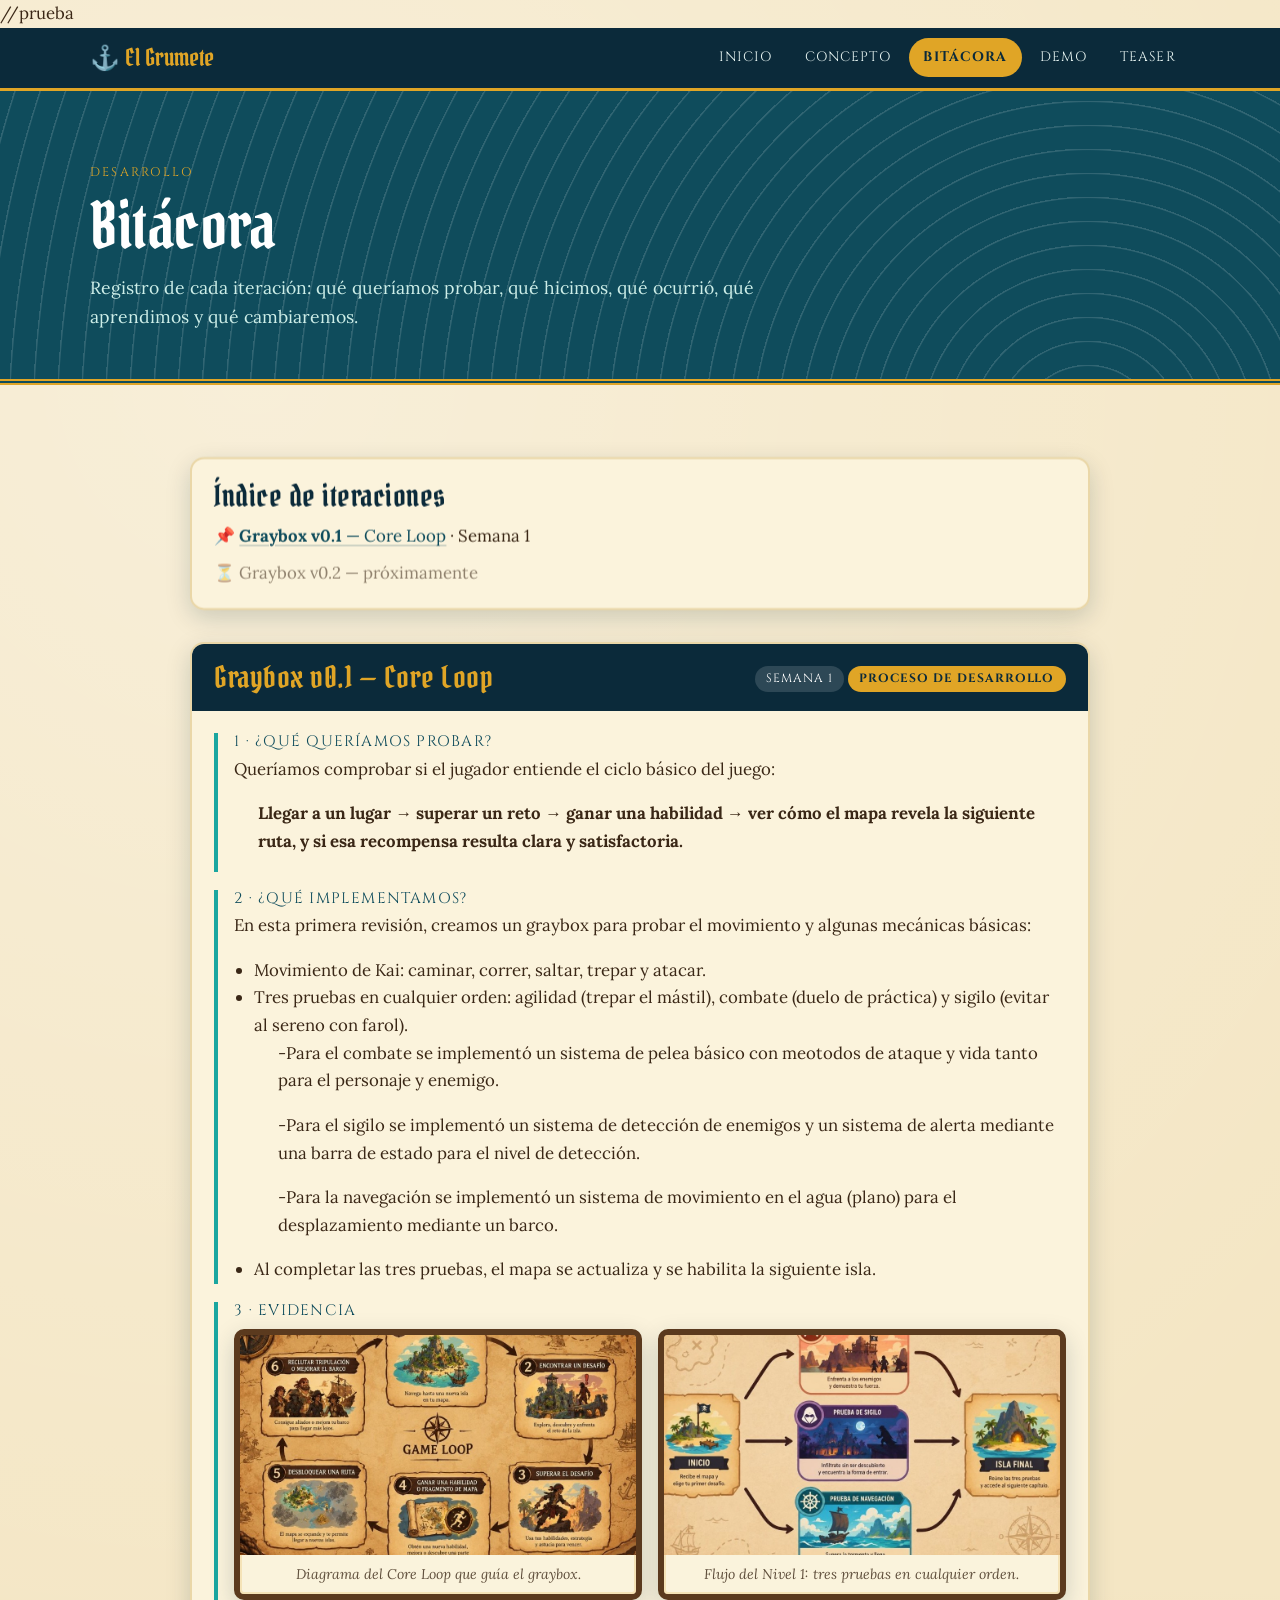
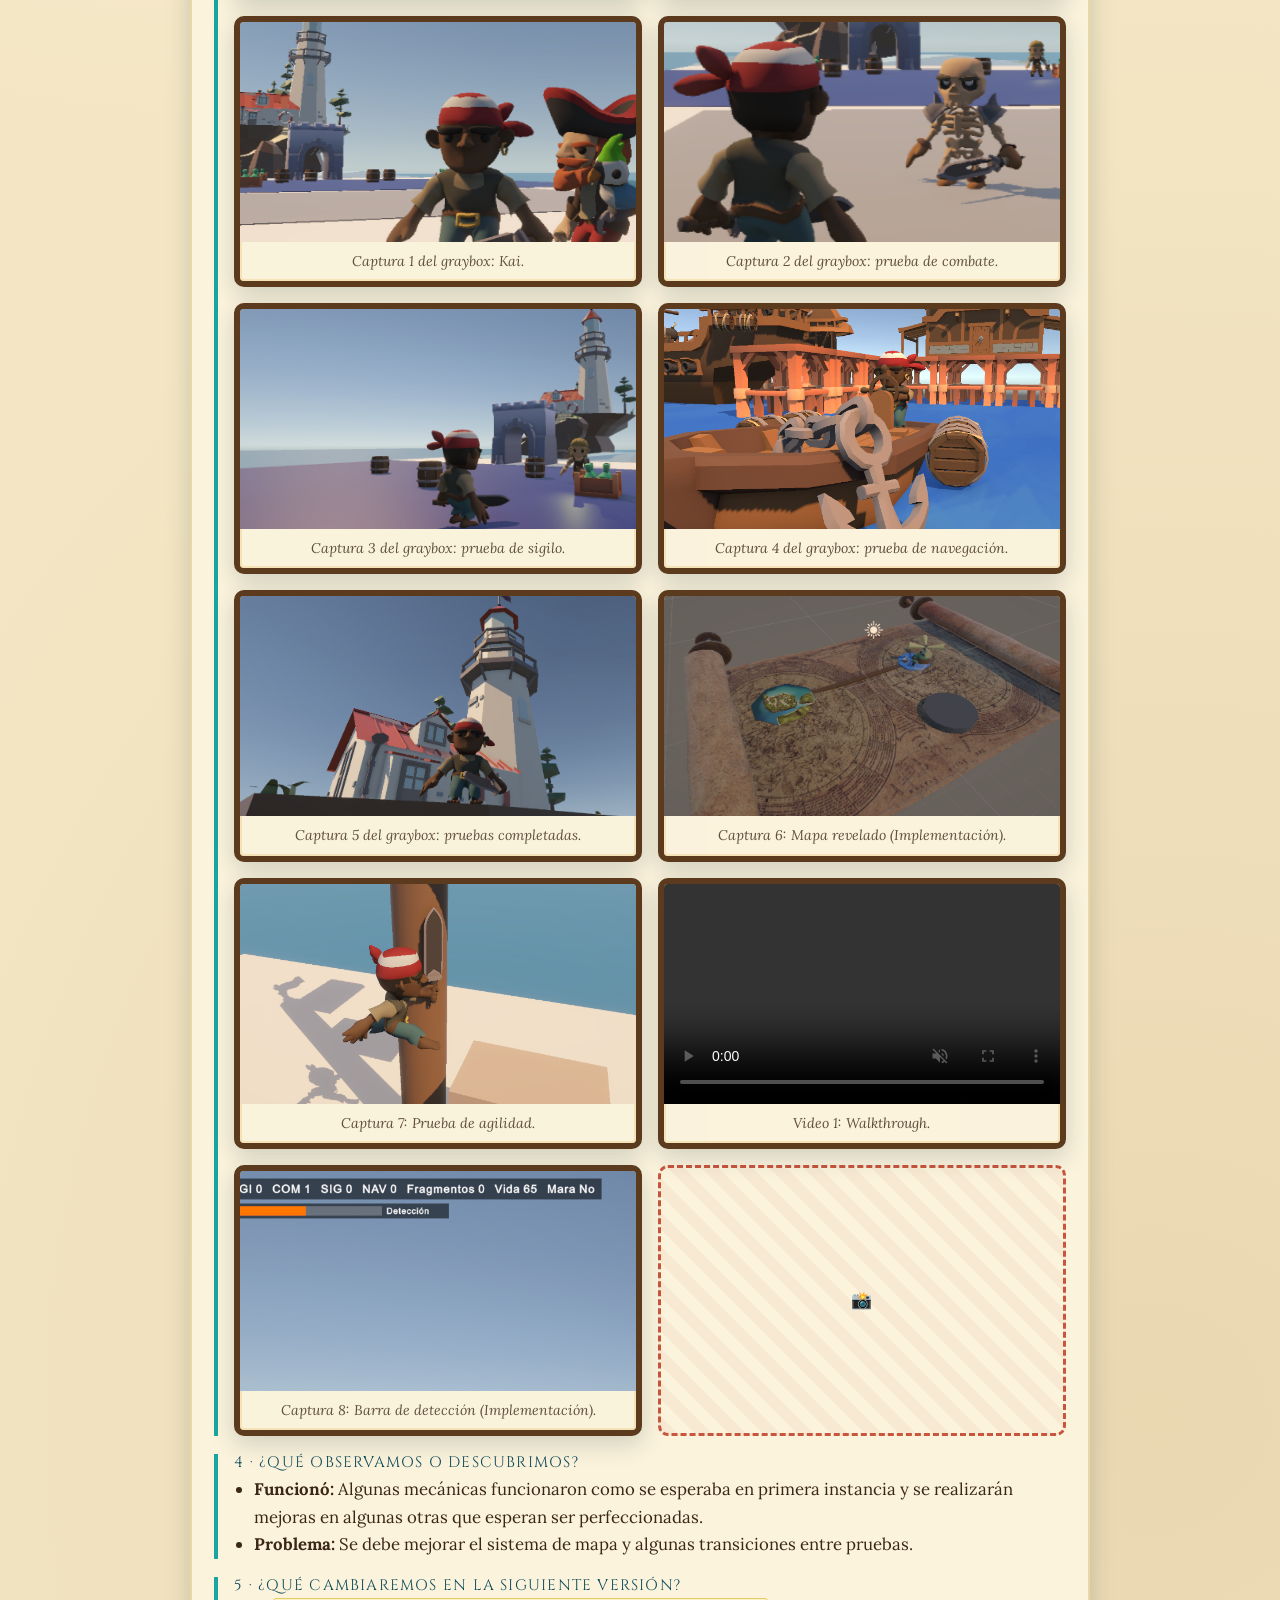
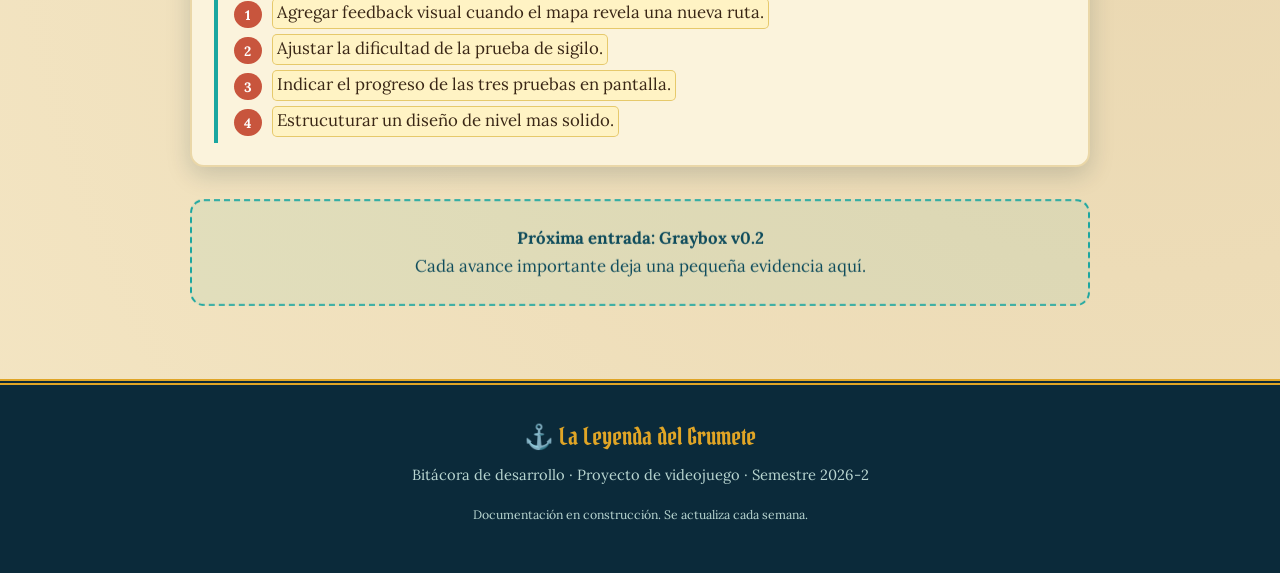
==== commit 7d897ff6: "AvanceS1" ====
--- a/grumete/bitacora.html
+++ b/grumete/bitacora.html
@@ -1,42 +1,60 @@
 <!doctype html>
 <html lang="es">
+
 <head>
-//prueba
-<meta charset="utf-8">
-<meta name="viewport" content="width=device-width,initial-scale=1">
-<title>Bitácora · La Leyenda del Grumete</title>
-<meta name="description" content="Bitácora de desarrollo de La Leyenda del Grumete.">
-<meta name="theme-color" content="#0b2a3a">
-<meta property="og:title" content="La Leyenda del Grumete">
-<meta property="og:description" content="Bitácora de desarrollo de La Leyenda del Grumete.">
-<meta property="og:image" content="img/hero.jpg">
-<link rel="preconnect" href="https://fonts.googleapis.com">
-<link rel="preconnect" href="https://fonts.gstatic.com" crossorigin>
-<link href="https://fonts.googleapis.com/css2?family=Cinzel:wght@400;700&family=Lora:ital,wght@0,400;0,600;1,400&family=Pirata+One&display=swap" rel="stylesheet">
-<link rel="stylesheet" href="style.css">
+  //prueba
+  <meta charset="utf-8">
+  <meta name="viewport" content="width=device-width,initial-scale=1">
+  <title>Bitácora · La Leyenda del Grumete</title>
+  <meta name="description" content="Bitácora de desarrollo de La Leyenda del Grumete.">
+  <meta name="theme-color" content="#0b2a3a">
+  <meta property="og:title" content="La Leyenda del Grumete">
+  <meta property="og:description" content="Bitácora de desarrollo de La Leyenda del Grumete.">
+  <meta property="og:image" content="img/hero.jpg">
+  <link rel="preconnect" href="https://fonts.googleapis.com">
+  <link rel="preconnect" href="https://fonts.gstatic.com" crossorigin>
+  <link
+    href="https://fonts.googleapis.com/css2?family=Cinzel:wght@400;700&family=Lora:ital,wght@0,400;0,600;1,400&family=Pirata+One&display=swap"
+    rel="stylesheet">
+  <link rel="stylesheet" href="style.css">
 </head>
+
 <body>
-<a class="sr skip" href="#main">Saltar al contenido</a>
-<header class="nav">
-  <div class="wrap">
-    <a class="brand" href="index.html">⚓ El Grumete</a>
-    <button class="burger" aria-label="Abrir menú" aria-expanded="false" aria-controls="menu">☰</button>
-    <nav aria-label="Principal"><ul id="menu"><li><a href="index.html">Inicio</a></li><li><a href="concepto.html">Concepto</a></li><li><a href="bitacora.html" aria-current="page">Bitácora</a></li><li><a href="demo.html">Demo</a></li><li><a href="teaser.html">Teaser</a></li></ul></nav>
-  </div>
-</header>
-<main id="main">
-<div class="page-head"><div class="wrap"><span class="eyebrow">Desarrollo</span><h1>Bitácora</h1><p>Registro de cada iteración: qué queríamos probar, qué hicimos, qué ocurrió, qué aprendimos y qué cambiaremos.</p></div></div>
-<section class="block">
-  <div class="wrap" style="max-width:900px">
-    <div class="card reveal" style="margin-bottom:2rem">
-      <h3>Índice de iteraciones</h3>
-      <ul class="pending" style="padding:0;margin:0">
-        <li>📌 <a href="#v0-1"><strong>Graybox v0.1</strong> — Core Loop</a> · Semana 1</li>
-        <li style="opacity:.55">⏳ Graybox v0.2 — próximamente</li>
-      </ul>
+  <a class="sr skip" href="#main">Saltar al contenido</a>
+  <header class="nav">
+    <div class="wrap">
+      <a class="brand" href="index.html">⚓ El Grumete</a>
+      <button class="burger" aria-label="Abrir menú" aria-expanded="false" aria-controls="menu">☰</button>
+      <nav aria-label="Principal">
+        <ul id="menu">
+          <li><a href="index.html">Inicio</a></li>
+          <li><a href="concepto.html">Concepto</a></li>
+          <li><a href="bitacora.html" aria-current="page">Bitácora</a></li>
+          <li><a href="demo.html">Demo</a></li>
+          <li><a href="teaser.html">Teaser</a></li>
+        </ul>
+      </nav>
     </div>
-
-    <!-- ============ PLANTILLA para nuevas entradas (copiar y pegar arriba de la más antigua) ============
+  </header>
+  <main id="main">
+    <div class="page-head">
+      <div class="wrap"><span class="eyebrow">Desarrollo</span>
+        <h1>Bitácora</h1>
+        <p>Registro de cada iteración: qué queríamos probar, qué hicimos, qué ocurrió, qué aprendimos y qué cambiaremos.
+        </p>
+      </div>
+    </div>
+    <section class="block">
+      <div class="wrap" style="max-width:900px">
+        <div class="card reveal" style="margin-bottom:2rem">
+          <h3>Índice de iteraciones</h3>
+          <ul class="pending" style="padding:0;margin:0">
+            <li>📌 <a href="#v0-1"><strong>Graybox v0.1</strong> — Core Loop</a> · Semana 1</li>
+            <li style="opacity:.55">⏳ Graybox v0.2 — próximamente</li>
+          </ul>
+        </div>
+
+        <!-- ============ PLANTILLA para nuevas entradas (copiar y pegar arriba de la más antigua) ============
     <article class="entry" id="vX-X">
       <div class="entry-head"><h3>Graybox vX.X — Título</h3><span class="chip">Semana N · dd/mm/aaaa</span></div>
       <div class="entry-body"><div class="qa">
@@ -49,76 +67,141 @@
     </article>
     ============================================================================================== -->
 
-    <article class="entry reveal" id="v0-1">
-      <div class="entry-head">
-        <h3>Graybox v0.1 — Core Loop</h3>
-        <span><span class="chip">Semana 1</span> <span class="chip warn">Borrador · completar con datos reales</span></span>
-      </div>
-      <div class="entry-body">
-        <div class="qa">
-          <div>
-            <h4>1 · ¿Qué queríamos probar?</h4>
-            <p>Queríamos comprobar si el jugador entiende el ciclo básico del juego: <strong>llegar a un lugar → superar un reto → ganar una habilidad → ver cómo el mapa revela la siguiente ruta</strong>, y si esa recompensa resulta clara y satisfactoria.</p>
+        <article class="entry reveal" id="v0-1">
+          <div class="entry-head">
+            <h3>Graybox v0.1 — Core Loop</h3>
+            <span><span class="chip">Semana 1</span> <span class="chip warn">Proceso de desarrollo</span></span>
           </div>
-          <div>
-            <h4>2 · ¿Qué implementamos?</h4>
-            <p>En esta primera revisión, creamos un graybox para probar el movimiento y algunas mecánicas básicas:</p>
-            <ul>
-              <li>Movimiento de Kai: caminar, correr, saltar, trepar y atacar.</li>
-              <li>Tres pruebas en cualquier orden: agilidad (trepar el mástil), combate (duelo de práctica) y sigilo (evitar al sereno con farol).</li>
-              <li>Al completar las tres, el mapa se actualiza y aparece la siguiente isla.</li>
-            </ul>
-            <!-- <p><span class="todo">Ajusten esta lista a lo que realmente tiene su graybox.</span></p> -->
-          </div>
-          <div>
-            <h4>3 · Evidencia</h4>
-            <div class="evidence">
-              <figure class="frame"><img src="img/core-loop.jpg" alt="Diagrama del Core Loop de seis pasos" loading="lazy"><figcaption style="background:var(--card);margin:0;padding:.5rem">Diagrama del Core Loop que guía el graybox.</figcaption></figure>
-              <figure class="frame"><img src="img/nivel1-flujo.jpg" alt="Diagrama de flujo del nivel 1" loading="lazy"><figcaption style="background:var(--card);margin:0;padding:.5rem">Flujo del Nivel 1: tres pruebas en cualquier orden.</figcaption></figure>
-              <figure class="frame"><img src="img/TomaAmplia.png" alt="Toma general del graybox" loading="lazy"><figcaption style="background:var(--card);margin:0;padding:.5rem">Captura 1 del graybox: Kai.</figcaption></figure>
-              <figure class="frame"><img src="img/TomaCombatePrueba.png" alt="Toma de la prueba de combate" loading="lazy"><figcaption style="background:var(--card);margin:0;padding:.5rem">Captura 2 del graybox: prueba de combate.</figcaption></figure>
-              <figure class="frame"><img src="img/TomaSigiloPrueba.png" alt="Toma de la prueba de sigilo" loading="lazy"><figcaption style="background:var(--card);margin:0;padding:.5rem">Captura 3 del graybox: prueba de sigilo.</figcaption></figure>
-              <figure class="frame"><img src="img/TomaBotePrueba.png" alt="Toma de la prueba de navegación" loading="lazy"><figcaption style="background:var(--card);margin:0;padding:.5rem">Captura 4 del graybox: prueba de navegación.</figcaption></figure>
-              <figure class="frame"><img src="img/TomaPruebasSuperadas.png" alt="Toma del punto final de las pruebas" loading="lazy"><figcaption style="background:var(--card);margin:0;padding:.5rem">Captura 5 del graybox: pruebas completadas.</figcaption></figure>
-              <figure class="frame"><img src="img/TomaMapa.png" alt="Toma del mapa revelado" loading="lazy"><figcaption style="background:var(--card);margin:0;padding:.5rem">Captura 6 del graybox: mapa revelado.</figcaption></figure>
-              <div class="placeholder"><div><b>📸 Captura o GIF del graybox</b>Guarden la imagen en <code>img/</code> y reemplacen este recuadro por <code>&lt;figure class="frame"&gt;&lt;img src="img/graybox-v0-1.gif"&gt;&lt;/figure&gt;</code></div></div>
+          <div class="entry-body">
+            <div class="qa">
+              <div>
+                <h4>1 · ¿Qué queríamos probar?</h4>
+                <p>Queríamos comprobar si el jugador entiende el ciclo básico del juego: </p>
+                
+                <p style="margin-left:1.5rem"><strong>Llegar a un lugar →
+                    superar un reto → ganar una habilidad → ver cómo el mapa revela la siguiente ruta, y si esa
+                  recompensa resulta clara y satisfactoria.</strong></p>
+              </div>
+              <div>
+                <h4>2 · ¿Qué implementamos?</h4>
+                <p>En esta primera revisión, creamos un graybox para probar el movimiento y algunas mecánicas básicas:
+                </p>
+                <ul>
+                  <li>Movimiento de Kai: caminar, correr, saltar, trepar y atacar.</li>
+                  <li>Tres pruebas en cualquier orden: agilidad (trepar el mástil), combate (duelo de práctica) y sigilo
+                    (evitar al sereno con farol).</li>
+                  <p style="margin-left:1.5rem">-Para el combate se implementó un sistema de pelea básico con meotodos
+                    de ataque y vida tanto para
+                    el personaje y enemigo.</p>
+                  <p style="margin-left:1.5rem">-Para el sigilo se implementó un sistema de detección de enemigos y un
+                    sistema de alerta mediante una barra de estado para el nivel de detección.</p>
+                  <p style="margin-left:1.5rem">-Para la navegación se implementó un sistema de movimiento en el agua
+                    (plano) para el desplazamiento mediante un barco.</p>
+                  </li>
+                  <li>Al completar las tres pruebas, el mapa se actualiza y se habilita la siguiente isla.</li>
+                </ul>
+                <!-- <p><span class="todo">Ajusten esta lista a lo que realmente tiene su graybox.</span></p> -->
+              </div>
+              <div>
+                <h4>3 · Evidencia</h4>
+                <div class="evidence">
+                  <figure class="frame"><img src="img/core-loop.jpg" alt="Diagrama del Core Loop de seis pasos"
+                      loading="lazy">
+                    <figcaption style="background:var(--card);margin:0;padding:.5rem">Diagrama del Core Loop que guía el
+                      graybox.</figcaption>
+                  </figure>
+                  <figure class="frame"><img src="img/nivel1-flujo.jpg" alt="Diagrama de flujo del nivel 1"
+                      loading="lazy">
+                    <figcaption style="background:var(--card);margin:0;padding:.5rem">Flujo del Nivel 1: tres pruebas en
+                      cualquier orden.</figcaption>
+                  </figure>
+                  <figure class="frame"><img src="img/TomaAmplia.png" alt="Toma general del graybox" loading="lazy">
+                    <figcaption style="background:var(--card);margin:0;padding:.5rem">Captura 1 del graybox: Kai.
+                    </figcaption>
+                  </figure>
+                  <figure class="frame"><img src="img/TomaCombatePrueba.png" alt="Toma de la prueba de combate"
+                      loading="lazy">
+                    <figcaption style="background:var(--card);margin:0;padding:.5rem">Captura 2 del graybox: prueba de
+                      combate.</figcaption>
+                  </figure>
+                  <figure class="frame"><img src="img/TomaSigiloPrueba.png" alt="Toma de la prueba de sigilo"
+                      loading="lazy">
+                    <figcaption style="background:var(--card);margin:0;padding:.5rem">Captura 3 del graybox: prueba de
+                      sigilo.</figcaption>
+                  </figure>
+                  <figure class="frame"><img src="img/TomaBotePrueba.png" alt="Toma de la prueba de navegación"
+                      loading="lazy">
+                    <figcaption style="background:var(--card);margin:0;padding:.5rem">Captura 4 del graybox: prueba de
+                      navegación.</figcaption>
+                  </figure>
+                  <figure class="frame"><img src="img/TomaPruebasSuperadas.png"
+                      alt="Toma del punto final de las pruebas" loading="lazy">
+                    <figcaption style="background:var(--card);margin:0;padding:.5rem">Captura 5 del graybox: pruebas
+                      completadas.</figcaption>
+                  </figure>
+                  <figure class="frame"><img src="img/TomaMapa.png" alt="Toma del mapa revelado" loading="lazy">
+                    <figcaption style="background:var(--card);margin:0;padding:.5rem">Captura 6: Mapa revelado
+                      (Implementación).</figcaption>
+                  </figure>
+                  <figure class="frame"><img src="img/TomaAgilidad.png" alt="Toma de la prueba de agilidad"
+                      loading="lazy">
+                    <figcaption style="background:var(--card);margin:0;padding:.5rem">Captura 7: Prueba de agilidad.</figcaption>
+                  </figure>            
+                  <figure class="frame">
+                    <video src="img/DemostracionV1.mp4" autoplay muted loop playsinline controls></video>
+                    <figcaption style="background:var(--card);margin:0;padding:.5rem">
+                      Video 1: Walkthrough.
+                    </figcaption>
+                  </figure>
+                  <figure class="frame"><img src="img/TomaDeteccion.png" alt="Toma de barra de detección"
+                      loading="lazy">
+                    <figcaption style="background:var(--card);margin:0;padding:.5rem">Captura 8: Barra de detección
+                      (Implementación).</figcaption>
+                  </figure>
+                  <div class="placeholder">
+                    <div><b>📸 </b>
+                    </div>
+                  </div>
+                </div>
+              </div>
+              <div>
+                <h4>4 · ¿Qué observamos o descubrimos?</h4>
+                <ul>
+                  <li><strong>Funcionó:</strong> Algunas mecánicas funcionaron como se esperaba en primera instancia
+                    y se realizarán mejoras en algunas otras que esperan ser perfeccionadas.</li>
+                  <li><strong>Problema:</strong> Se debe mejorar el sistema de mapa y algunas transiciones entre pruebas.</li>
+                </ul>
+              </div>
+              <div>
+                <h4>5 · ¿Qué cambiaremos en la siguiente versión?</h4>
+                <ol class="next">
+                  <li><span class="todo">Agregar feedback visual cuando el mapa revela una nueva ruta.</span></li>
+                  <li><span class="todo">Ajustar la dificultad de la prueba de sigilo.</span></li>
+                  <li><span class="todo">Indicar el progreso de las tres pruebas en pantalla.</span></li>
+                  <li><span class="todo">Estrucuturar un diseño de nivel mas solido.</span></li>
+                </ol>
+              </div>
             </div>
           </div>
-          <div>
-            <h4>4 · ¿Qué observamos o descubrimos?</h4>
-            <ul>
-              <li><strong>Funcionó:</strong> <span class="todo">ej. el jugador entendió que debía completar las tres pruebas.</span></li>
-              <li><strong>Problema:</strong> <span class="todo">ej. no quedó claro qué ocurría al terminar cada prueba; falta feedback de que el mapa cambia.</span></li>
-            </ul>
-          </div>
-          <div>
-            <h4>5 · ¿Qué cambiaremos en la siguiente versión?</h4>
-            <ol class="next">
-              <li><span class="todo">Agregar feedback visual cuando el mapa revela una nueva ruta.</span></li>
-              <li><span class="todo">Ajustar la dificultad de la prueba de sigilo.</span></li>
-              <li><span class="todo">Indicar el progreso de las tres pruebas en pantalla.</span></li>
-            </ol>
-          </div>
+        </article>
+
+        <div class="empty-next reveal">
+          <strong>Próxima entrada: Graybox v0.2</strong><br>
+          Cada avance importante deja una pequeña evidencia aquí.
         </div>
       </div>
-    </article>
-
-    <div class="empty-next reveal">
-      <strong>Próxima entrada: Graybox v0.2</strong><br>
-      Cada avance importante deja una pequeña evidencia aquí.
+    </section>
+
+  </main>
+  <footer>
+    <div class="wrap">
+      <a class="brand" href="index.html">⚓ La Leyenda del Grumete</a>
+      <p>Bitácora de desarrollo · Proyecto de videojuego · Semestre 2026-2</p>
+      <p><small>Documentación en construcción. Se actualiza cada semana.</small></p>
     </div>
-  </div>
-</section>
-
-</main>
-<footer>
-  <div class="wrap">
-    <a class="brand" href="index.html">⚓ La Leyenda del Grumete</a>
-    <p>Bitácora de desarrollo · Proyecto de videojuego · Semestre 2026-2</p>
-    <p><small>Documentación en construcción. Se actualiza cada semana.</small></p>
-  </div>
-</footer>
-<script src="js/anime.min.js" defer></script>
-<script src="app.js" defer></script>
+  </footer>
+  <script src="js/anime.min.js" defer></script>
+  <script src="app.js" defer></script>
 </body>
+
 </html>
--- a/grumete/style.css
+++ b/grumete/style.css
@@ -353,3 +353,24 @@
   .ink-dot,.glow{display:none}
 }
 .frame img{width:100%}
+
+/* --- CORRECCIÓN DE VIDEOS Y MARCOS --- */
+.frame {
+  background: var(--card) !important;
+  display: flex;
+  flex-direction: column;
+}
+
+.frame img,
+.frame video {
+  width: 100%;
+  height: 220px !important;
+  object-fit: cover;
+  display: block;
+  transition: transform .5s ease;
+}
+
+.frame:hover img,
+.frame:hover video {
+  transform: scale(1.05);
+}
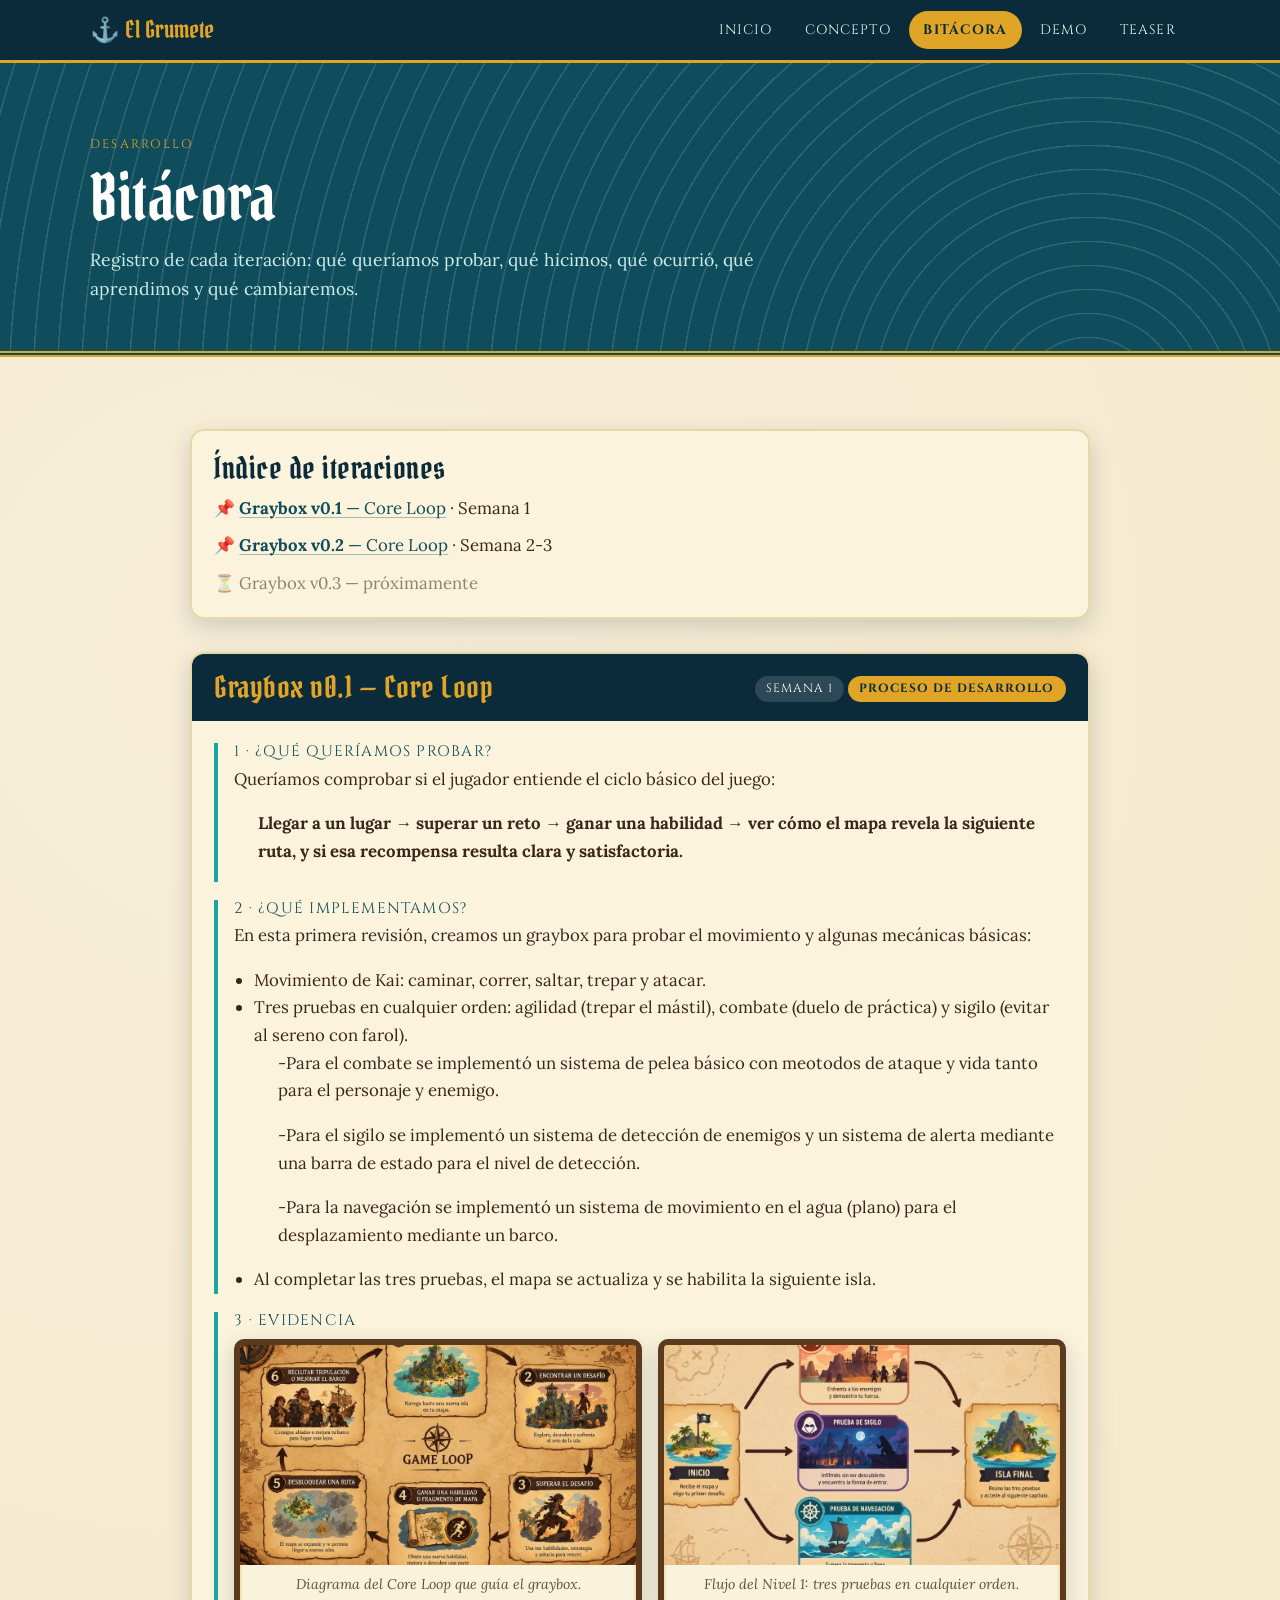
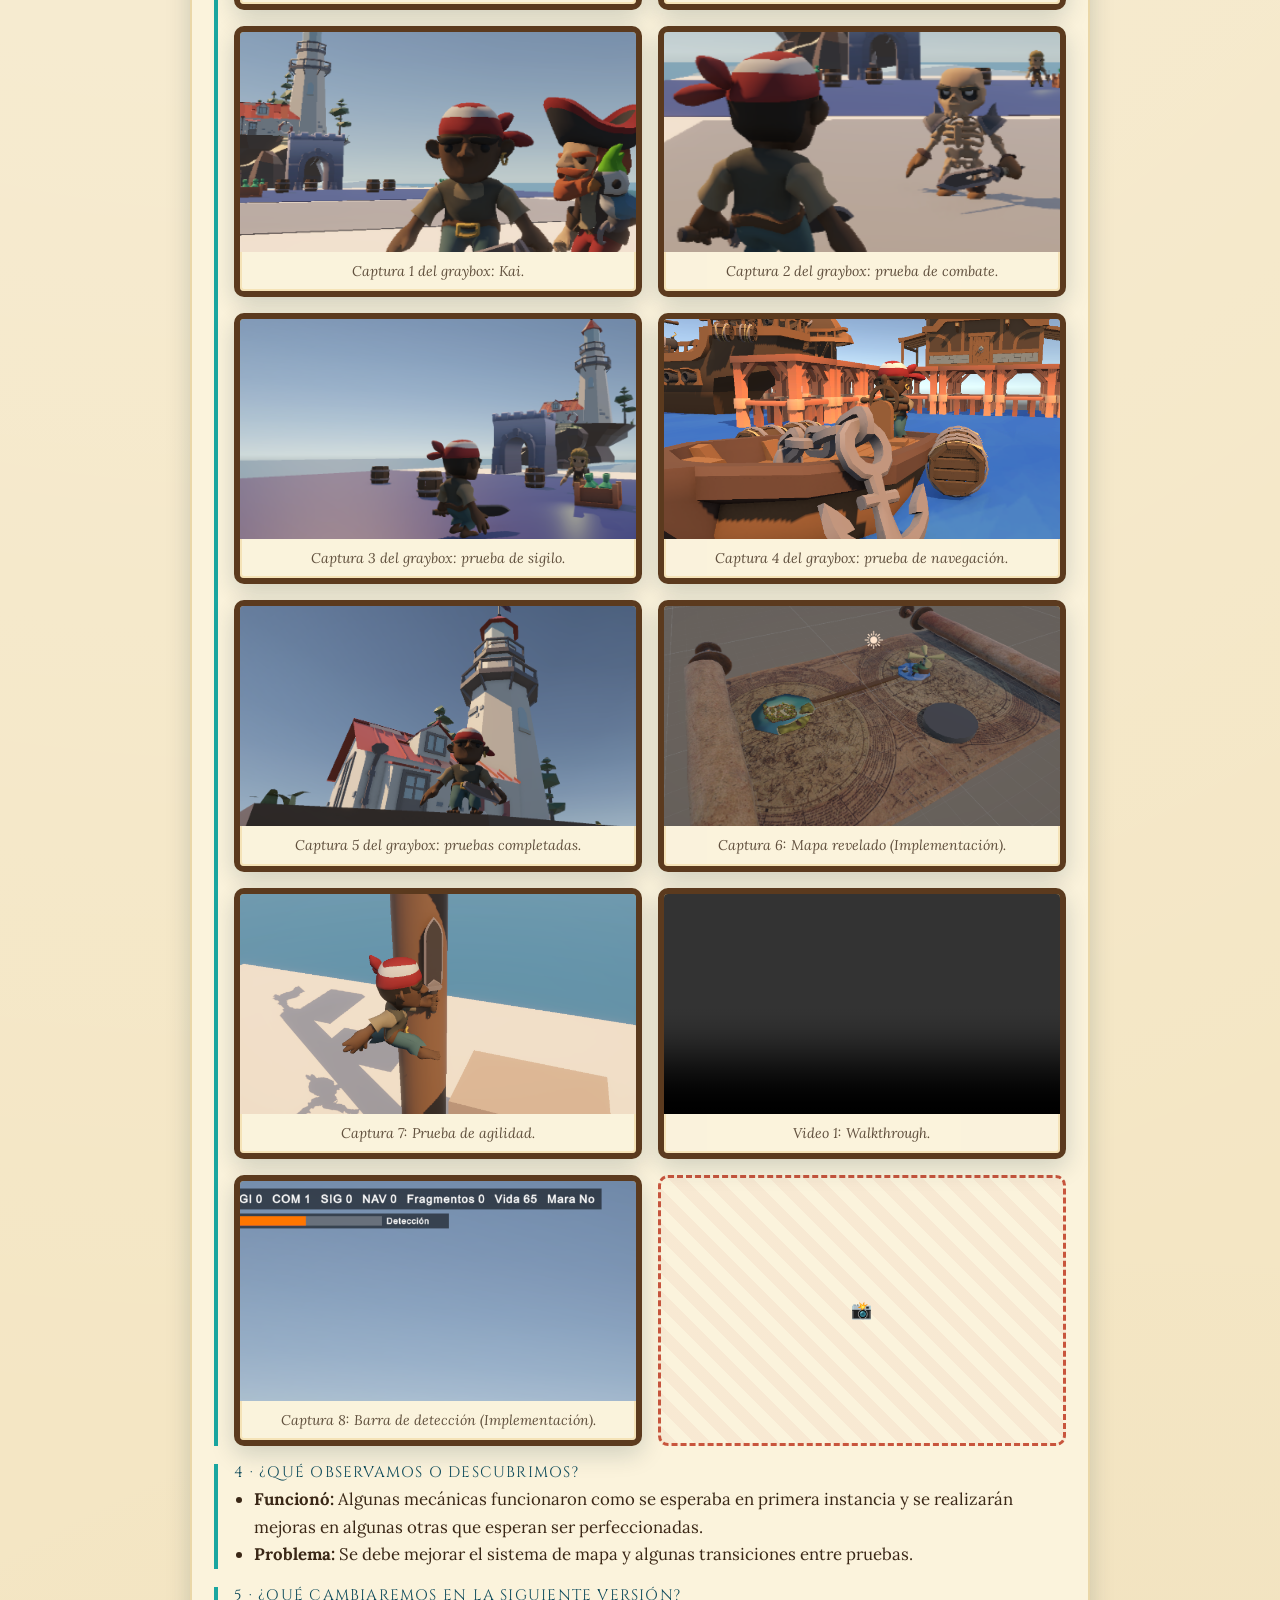
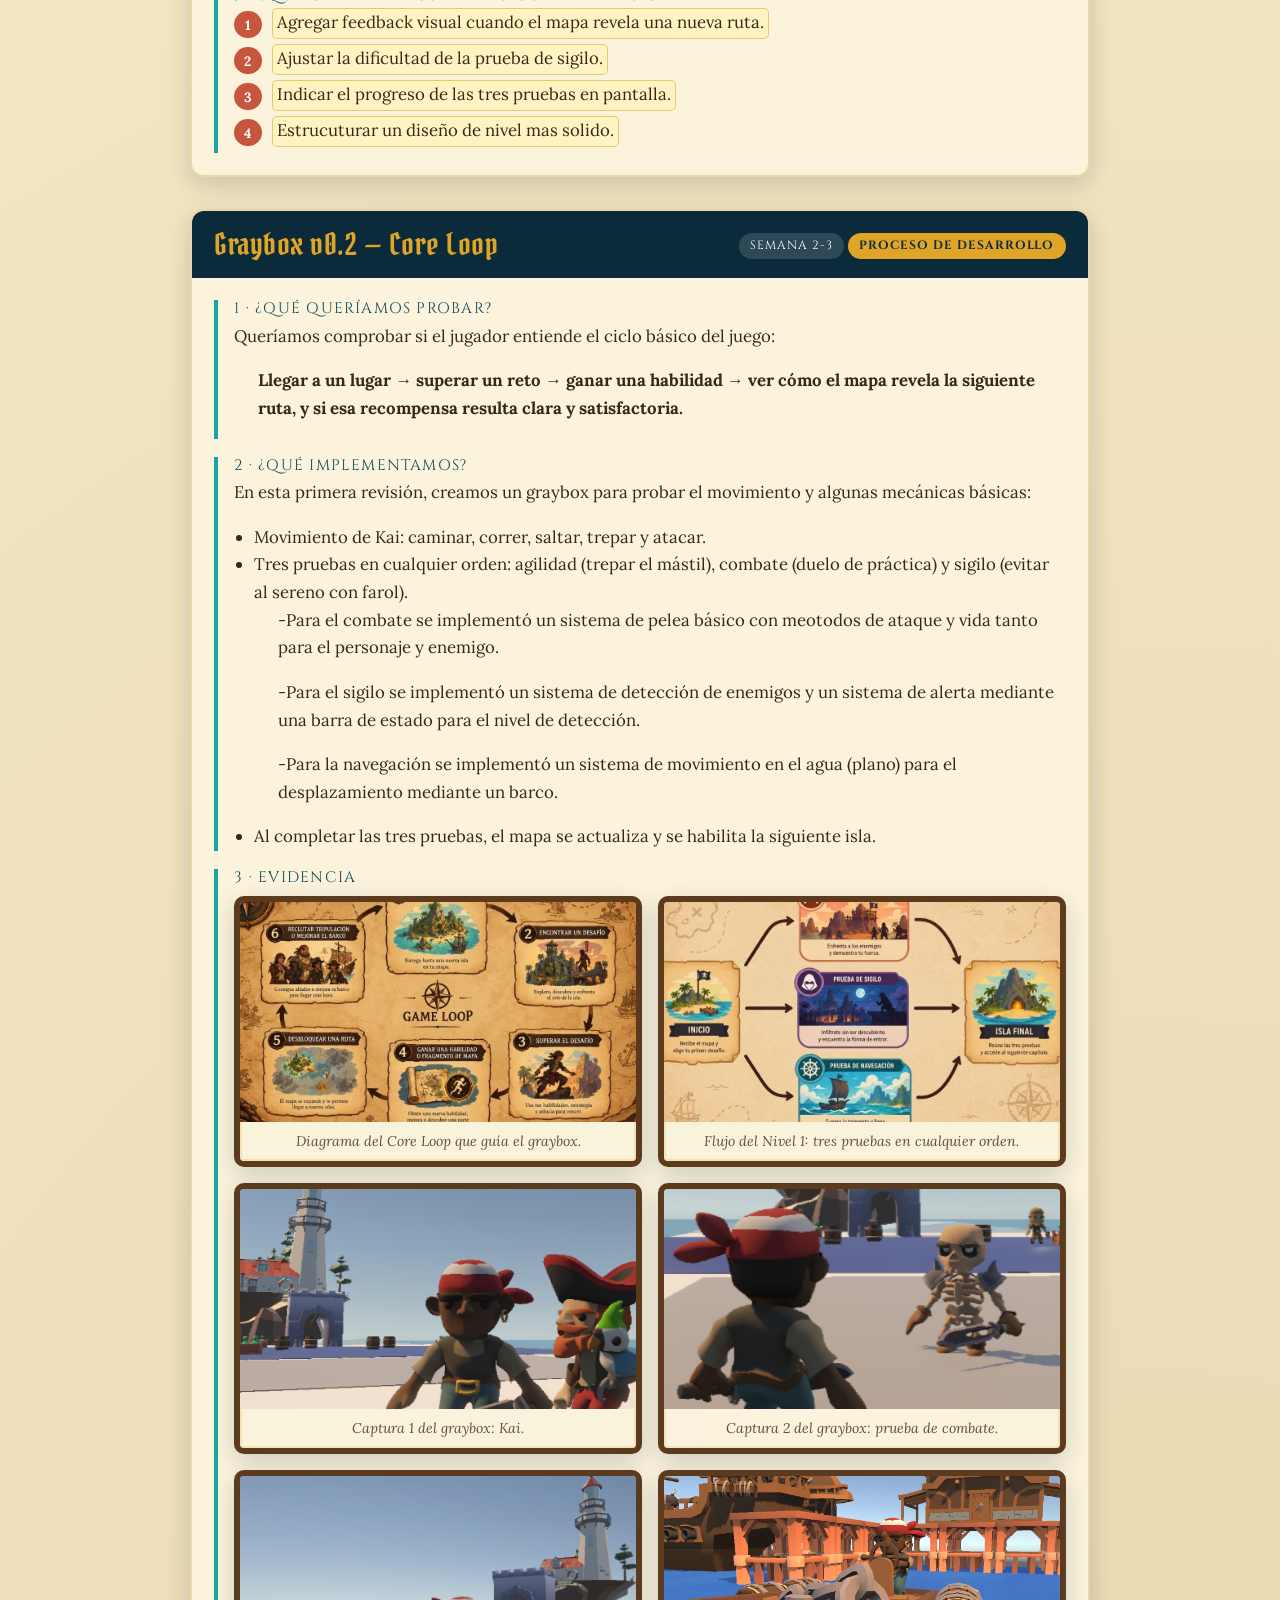
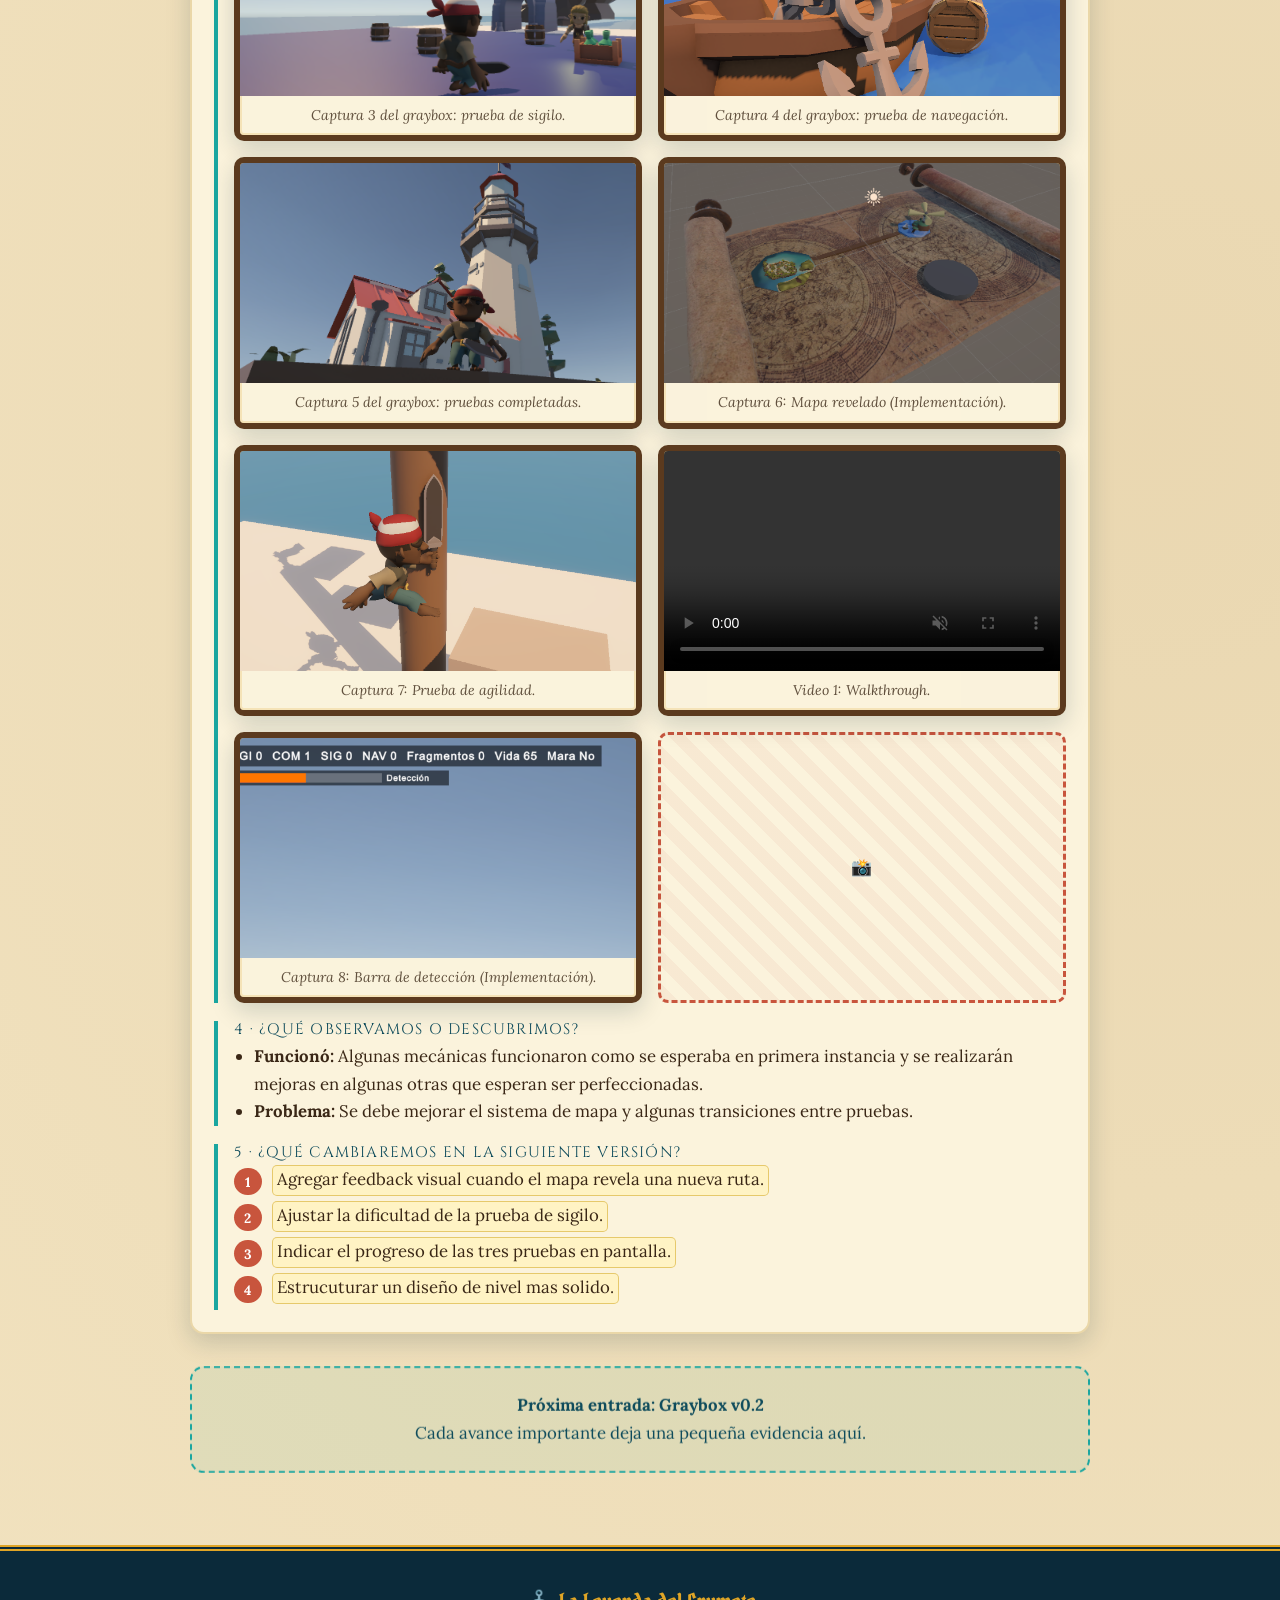
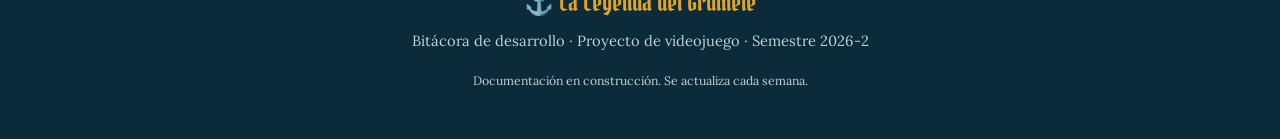
==== commit 247dbf05: "Cambios" ====
--- a/grumete/bitacora.html
+++ b/grumete/bitacora.html
@@ -2,7 +2,7 @@
 <html lang="es">
 
 <head>
-  //prueba
+ 
   <meta charset="utf-8">
   <meta name="viewport" content="width=device-width,initial-scale=1">
   <title>Bitácora · La Leyenda del Grumete</title>
@@ -50,7 +50,8 @@
           <h3>Índice de iteraciones</h3>
           <ul class="pending" style="padding:0;margin:0">
             <li>📌 <a href="#v0-1"><strong>Graybox v0.1</strong> — Core Loop</a> · Semana 1</li>
-            <li style="opacity:.55">⏳ Graybox v0.2 — próximamente</li>
+            <li>📌 <a href="#v0-2"><strong>Graybox v0.2</strong> — Core Loop</a> · Semana 2-3</li>
+            <li style="opacity:.55">⏳ Graybox v0.3 — próximamente</li>
           </ul>
         </div>
 
@@ -77,10 +78,10 @@
               <div>
                 <h4>1 · ¿Qué queríamos probar?</h4>
                 <p>Queríamos comprobar si el jugador entiende el ciclo básico del juego: </p>
-                
+
                 <p style="margin-left:1.5rem"><strong>Llegar a un lugar →
                     superar un reto → ganar una habilidad → ver cómo el mapa revela la siguiente ruta, y si esa
-                  recompensa resulta clara y satisfactoria.</strong></p>
+                    recompensa resulta clara y satisfactoria.</strong></p>
               </div>
               <div>
                 <h4>2 · ¿Qué implementamos?</h4>
@@ -145,8 +146,9 @@
                   </figure>
                   <figure class="frame"><img src="img/TomaAgilidad.png" alt="Toma de la prueba de agilidad"
                       loading="lazy">
-                    <figcaption style="background:var(--card);margin:0;padding:.5rem">Captura 7: Prueba de agilidad.</figcaption>
-                  </figure>            
+                    <figcaption style="background:var(--card);margin:0;padding:.5rem">Captura 7: Prueba de agilidad.
+                    </figcaption>
+                  </figure>
                   <figure class="frame">
                     <video src="img/DemostracionV1.mp4" autoplay muted loop playsinline controls></video>
                     <figcaption style="background:var(--card);margin:0;padding:.5rem">
@@ -169,7 +171,129 @@
                 <ul>
                   <li><strong>Funcionó:</strong> Algunas mecánicas funcionaron como se esperaba en primera instancia
                     y se realizarán mejoras en algunas otras que esperan ser perfeccionadas.</li>
-                  <li><strong>Problema:</strong> Se debe mejorar el sistema de mapa y algunas transiciones entre pruebas.</li>
+                  <li><strong>Problema:</strong> Se debe mejorar el sistema de mapa y algunas transiciones entre
+                    pruebas.</li>
+                </ul>
+              </div>
+              <div>
+                <h4>5 · ¿Qué cambiaremos en la siguiente versión?</h4>
+                <ol class="next">
+                  <li><span class="todo">Agregar feedback visual cuando el mapa revela una nueva ruta.</span></li>
+                  <li><span class="todo">Ajustar la dificultad de la prueba de sigilo.</span></li>
+                  <li><span class="todo">Indicar el progreso de las tres pruebas en pantalla.</span></li>
+                  <li><span class="todo">Estrucuturar un diseño de nivel mas solido.</span></li>
+                </ol>
+              </div>
+            </div>
+          </div>
+        </article>
+
+
+        <article class="entry reveal" id="v0-2">
+          <div class="entry-head">
+            <h3>Graybox v0.2 — Core Loop</h3>
+            <span><span class="chip">Semana 2-3</span> <span class="chip warn">Proceso de desarrollo</span></span>
+          </div>
+          <div class="entry-body">
+            <div class="qa">
+              <div>
+                <h4>1 · ¿Qué queríamos probar?</h4>
+                <p>Queríamos comprobar si el jugador entiende el ciclo básico del juego: </p>
+
+                <p style="margin-left:1.5rem"><strong>Llegar a un lugar →
+                    superar un reto → ganar una habilidad → ver cómo el mapa revela la siguiente ruta, y si esa
+                    recompensa resulta clara y satisfactoria.</strong></p>
+              </div>
+              <div>
+                <h4>2 · ¿Qué implementamos?</h4>
+                <p>En esta primera revisión, creamos un graybox para probar el movimiento y algunas mecánicas básicas:
+                </p>
+                <ul>
+                  <li>Movimiento de Kai: caminar, correr, saltar, trepar y atacar.</li>
+                  <li>Tres pruebas en cualquier orden: agilidad (trepar el mástil), combate (duelo de práctica) y sigilo
+                    (evitar al sereno con farol).</li>
+                  <p style="margin-left:1.5rem">-Para el combate se implementó un sistema de pelea básico con meotodos
+                    de ataque y vida tanto para
+                    el personaje y enemigo.</p>
+                  <p style="margin-left:1.5rem">-Para el sigilo se implementó un sistema de detección de enemigos y un
+                    sistema de alerta mediante una barra de estado para el nivel de detección.</p>
+                  <p style="margin-left:1.5rem">-Para la navegación se implementó un sistema de movimiento en el agua
+                    (plano) para el desplazamiento mediante un barco.</p>
+                  </li>
+                  <li>Al completar las tres pruebas, el mapa se actualiza y se habilita la siguiente isla.</li>
+                </ul>
+                <!-- <p><span class="todo">Ajusten esta lista a lo que realmente tiene su graybox.</span></p> -->
+              </div>
+              <div>
+                <h4>3 · Evidencia</h4>
+                <div class="evidence">
+                  <figure class="frame"><img src="img/core-loop.jpg" alt="Diagrama del Core Loop de seis pasos"
+                      loading="lazy">
+                    <figcaption style="background:var(--card);margin:0;padding:.5rem">Diagrama del Core Loop que guía el
+                      graybox.</figcaption>
+                  </figure>
+                  <figure class="frame"><img src="img/nivel1-flujo.jpg" alt="Diagrama de flujo del nivel 1"
+                      loading="lazy">
+                    <figcaption style="background:var(--card);margin:0;padding:.5rem">Flujo del Nivel 1: tres pruebas en
+                      cualquier orden.</figcaption>
+                  </figure>
+                  <figure class="frame"><img src="img/TomaAmplia.png" alt="Toma general del graybox" loading="lazy">
+                    <figcaption style="background:var(--card);margin:0;padding:.5rem">Captura 1 del graybox: Kai.
+                    </figcaption>
+                  </figure>
+                  <figure class="frame"><img src="img/TomaCombatePrueba.png" alt="Toma de la prueba de combate"
+                      loading="lazy">
+                    <figcaption style="background:var(--card);margin:0;padding:.5rem">Captura 2 del graybox: prueba de
+                      combate.</figcaption>
+                  </figure>
+                  <figure class="frame"><img src="img/TomaSigiloPrueba.png" alt="Toma de la prueba de sigilo"
+                      loading="lazy">
+                    <figcaption style="background:var(--card);margin:0;padding:.5rem">Captura 3 del graybox: prueba de
+                      sigilo.</figcaption>
+                  </figure>
+                  <figure class="frame"><img src="img/TomaBotePrueba.png" alt="Toma de la prueba de navegación"
+                      loading="lazy">
+                    <figcaption style="background:var(--card);margin:0;padding:.5rem">Captura 4 del graybox: prueba de
+                      navegación.</figcaption>
+                  </figure>
+                  <figure class="frame"><img src="img/TomaPruebasSuperadas.png"
+                      alt="Toma del punto final de las pruebas" loading="lazy">
+                    <figcaption style="background:var(--card);margin:0;padding:.5rem">Captura 5 del graybox: pruebas
+                      completadas.</figcaption>
+                  </figure>
+                  <figure class="frame"><img src="img/TomaMapa.png" alt="Toma del mapa revelado" loading="lazy">
+                    <figcaption style="background:var(--card);margin:0;padding:.5rem">Captura 6: Mapa revelado
+                      (Implementación).</figcaption>
+                  </figure>
+                  <figure class="frame"><img src="img/TomaAgilidad.png" alt="Toma de la prueba de agilidad"
+                      loading="lazy">
+                    <figcaption style="background:var(--card);margin:0;padding:.5rem">Captura 7: Prueba de agilidad.
+                    </figcaption>
+                  </figure>
+                  <figure class="frame">
+                    <video src="img/DemostracionV1.mp4" autoplay muted loop playsinline controls></video>
+                    <figcaption style="background:var(--card);margin:0;padding:.5rem">
+                      Video 1: Walkthrough.
+                    </figcaption>
+                  </figure>
+                  <figure class="frame"><img src="img/TomaDeteccion.png" alt="Toma de barra de detección"
+                      loading="lazy">
+                    <figcaption style="background:var(--card);margin:0;padding:.5rem">Captura 8: Barra de detección
+                      (Implementación).</figcaption>
+                  </figure>
+                  <div class="placeholder">
+                    <div><b>📸 </b>
+                    </div>
+                  </div>
+                </div>
+              </div>
+              <div>
+                <h4>4 · ¿Qué observamos o descubrimos?</h4>
+                <ul>
+                  <li><strong>Funcionó:</strong> Algunas mecánicas funcionaron como se esperaba en primera instancia
+                    y se realizarán mejoras en algunas otras que esperan ser perfeccionadas.</li>
+                  <li><strong>Problema:</strong> Se debe mejorar el sistema de mapa y algunas transiciones entre
+                    pruebas.</li>
                 </ul>
               </div>
               <div>
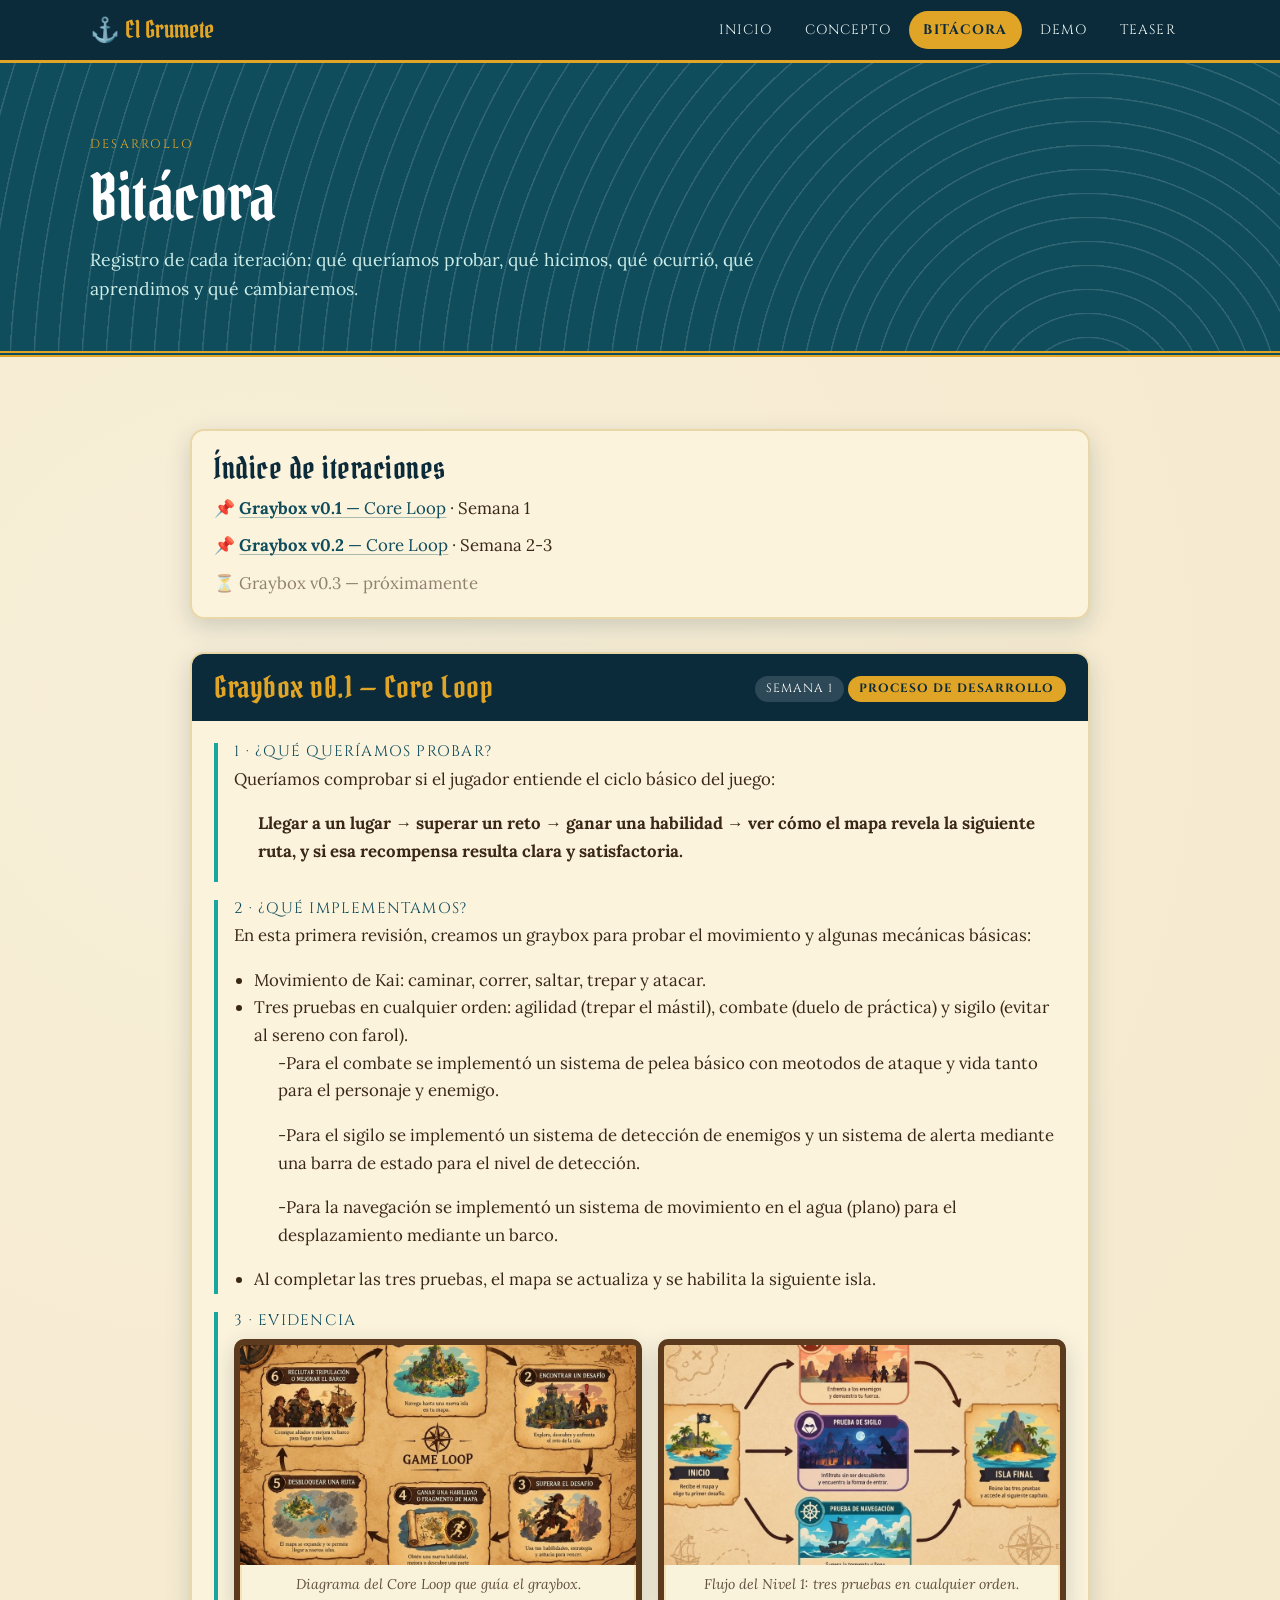
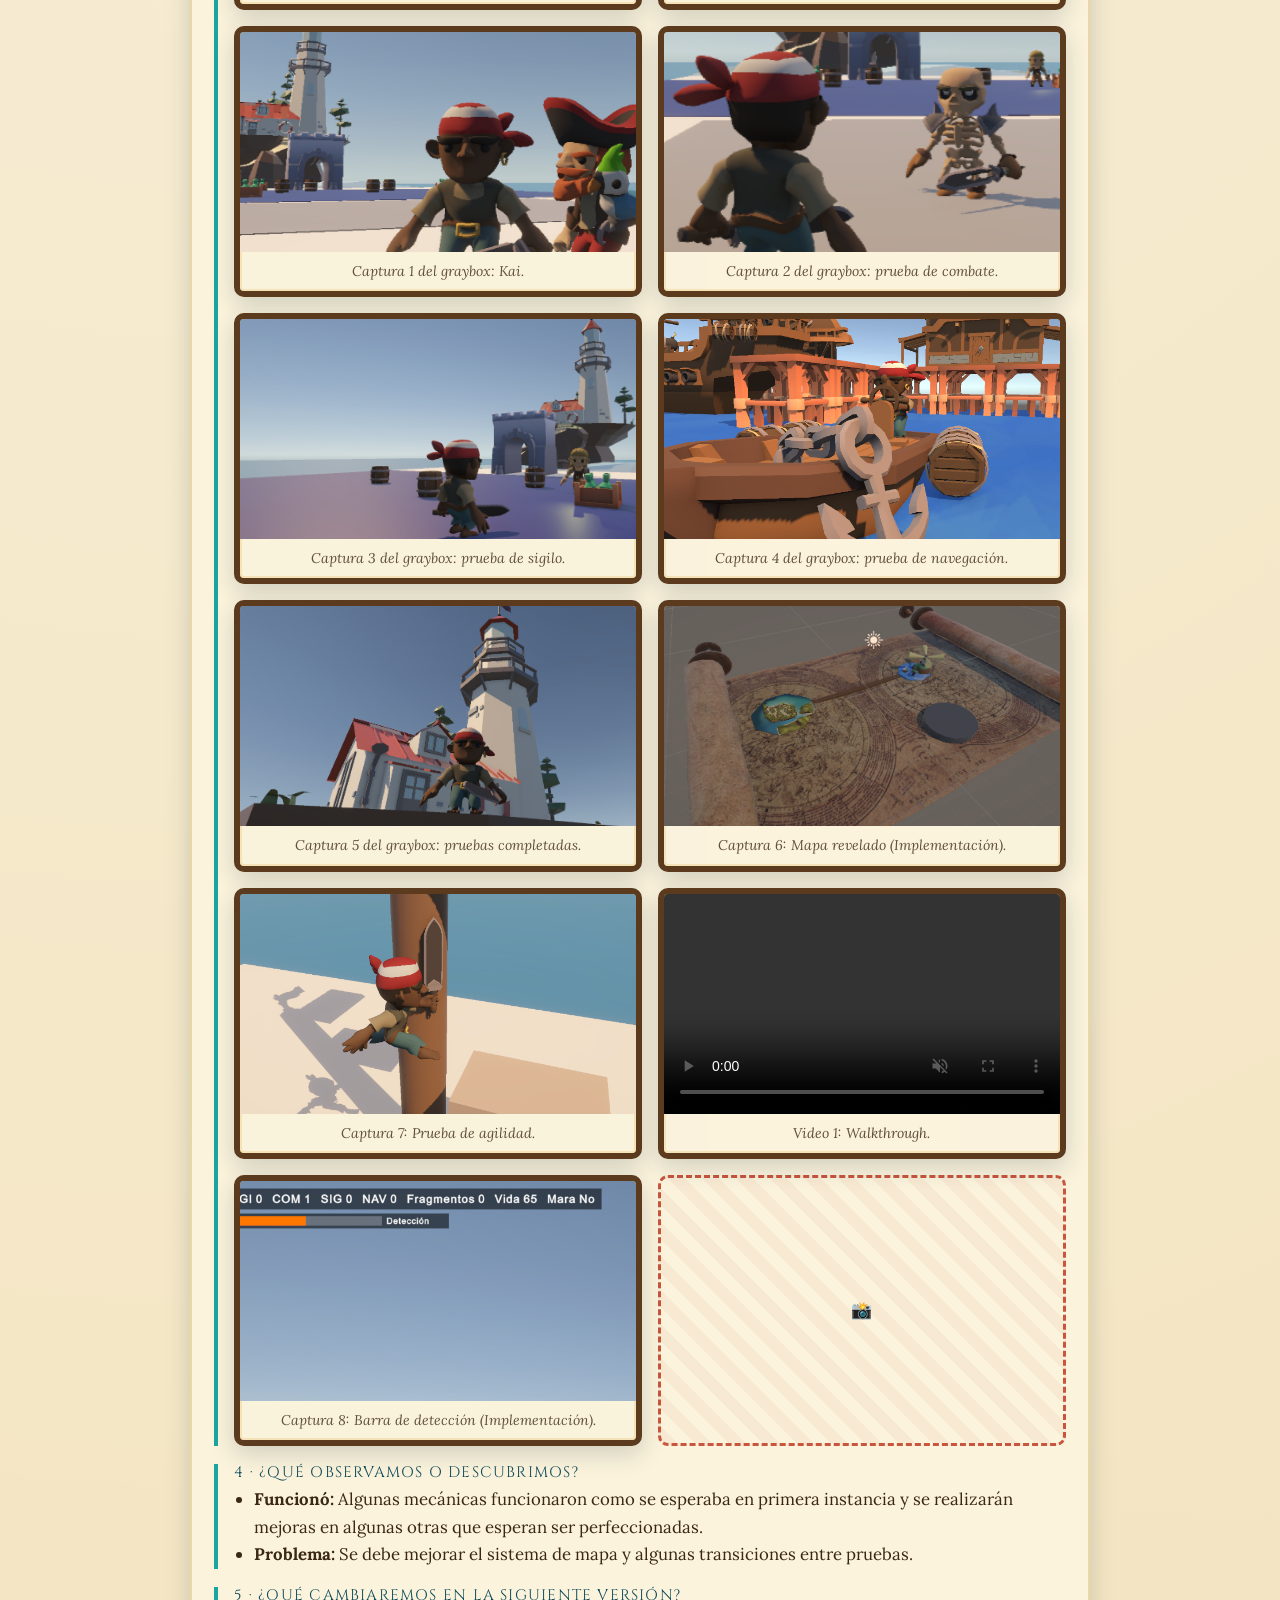
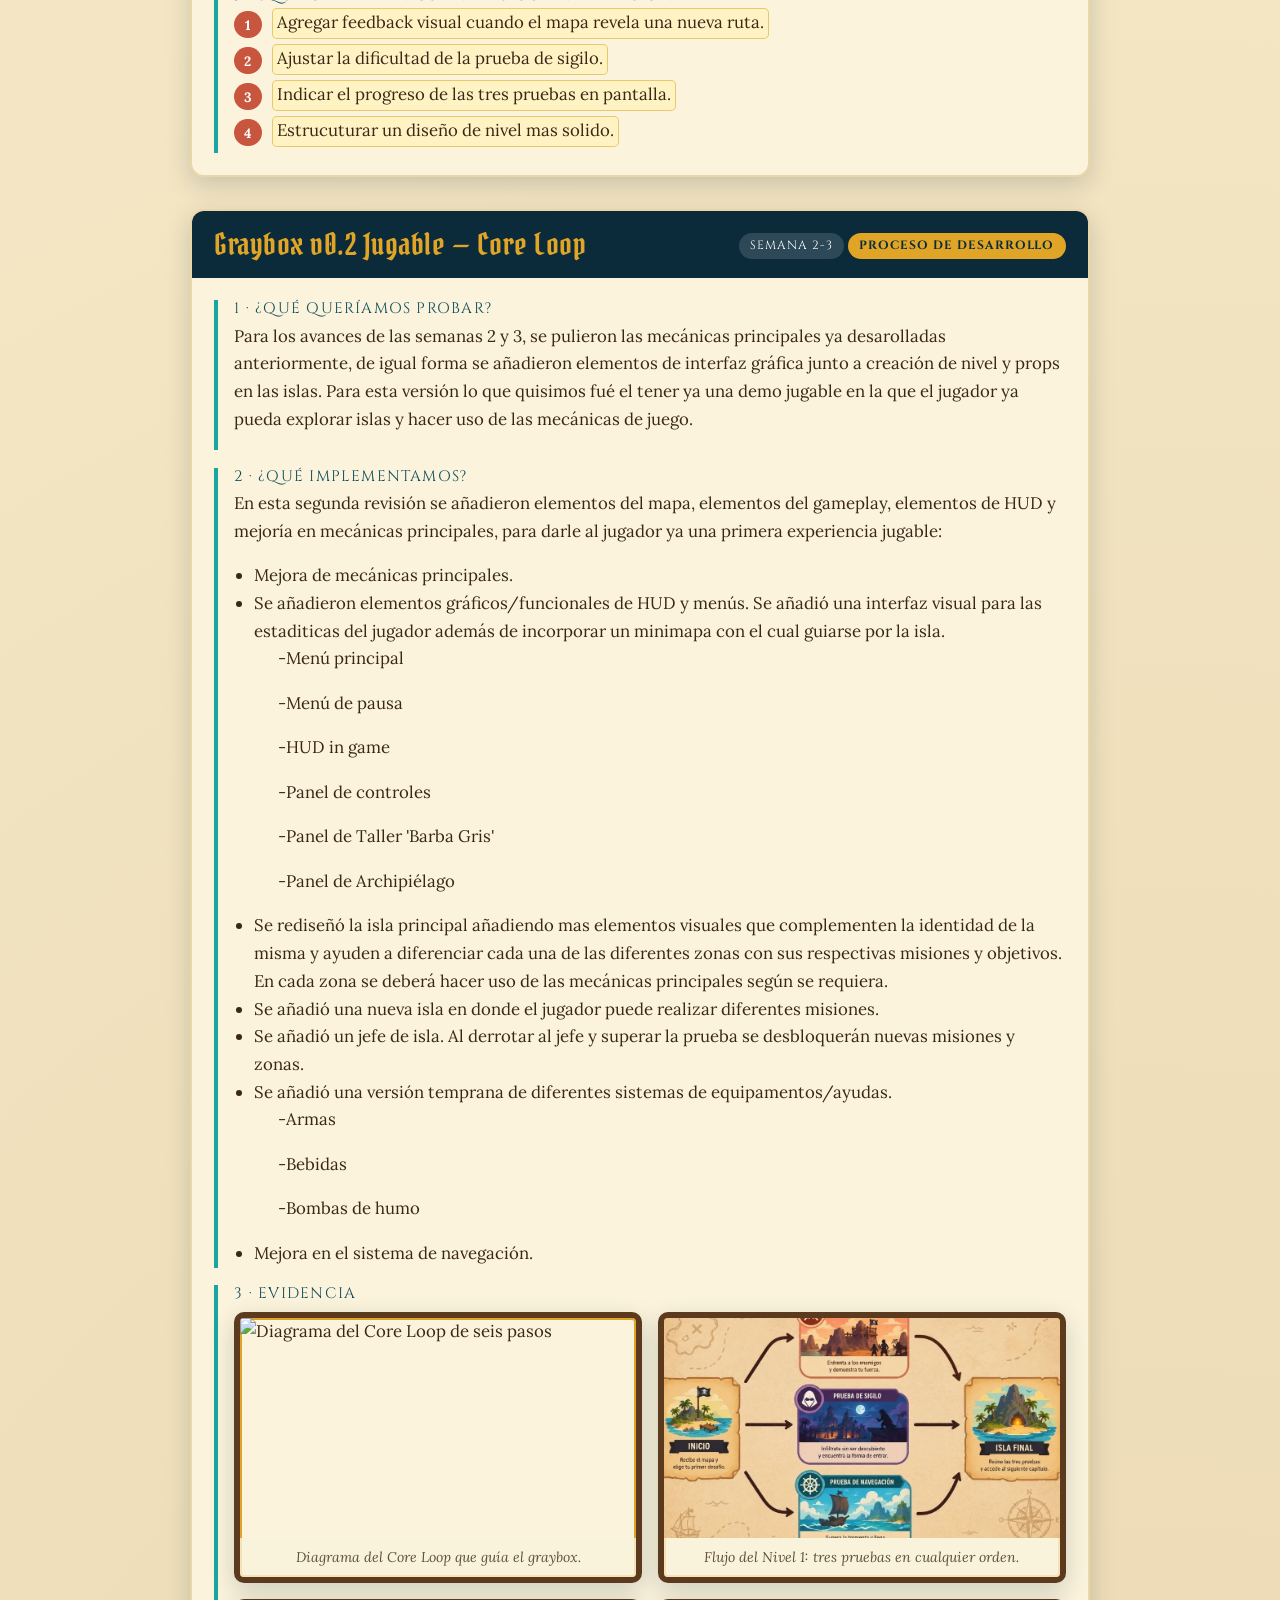
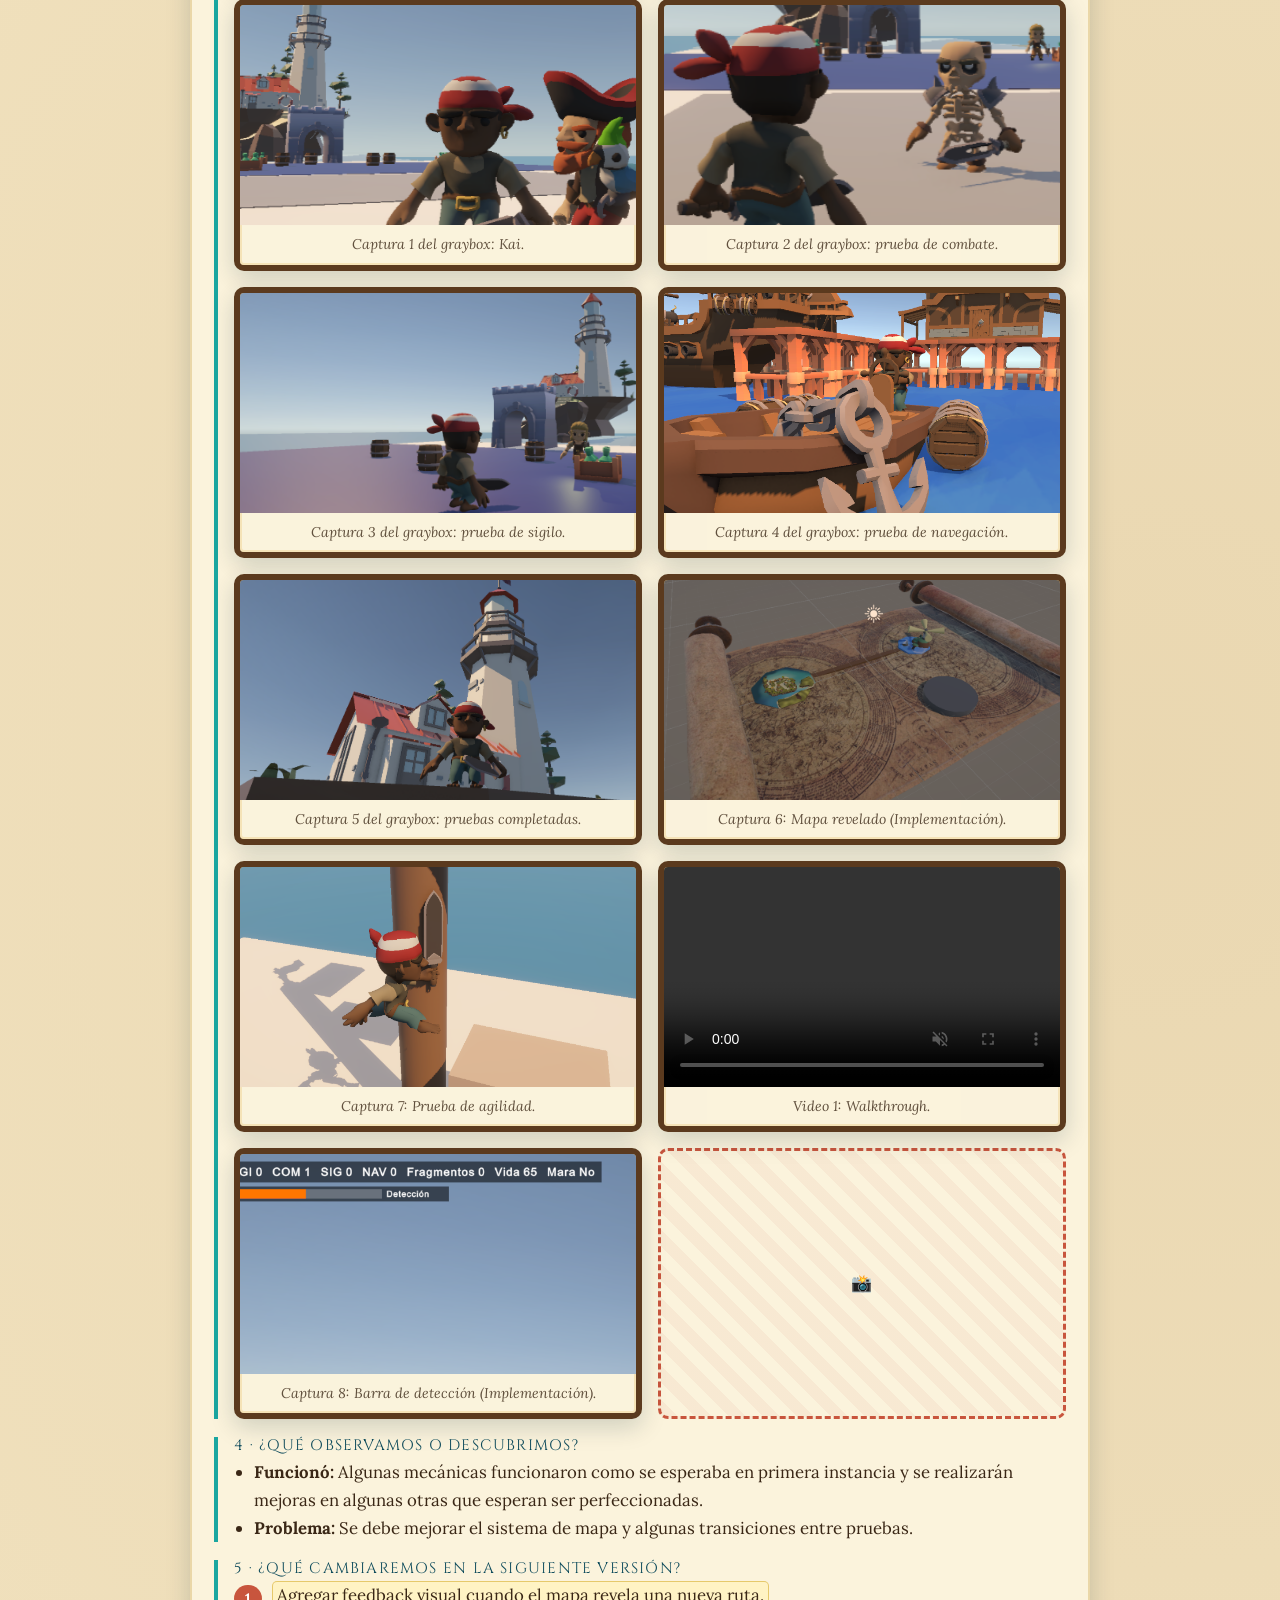
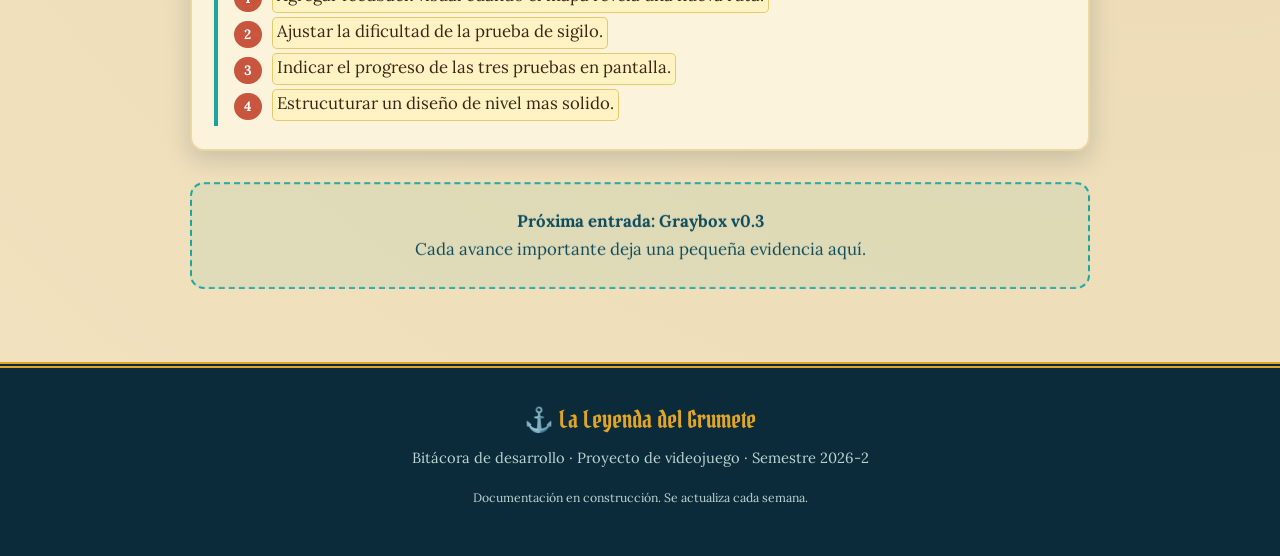
==== commit a77f123a: "Avance2" ====
--- a/grumete/bitacora.html
+++ b/grumete/bitacora.html
@@ -2,7 +2,7 @@
 <html lang="es">
 
 <head>
- 
+
   <meta charset="utf-8">
   <meta name="viewport" content="width=device-width,initial-scale=1">
   <title>Bitácora · La Leyenda del Grumete</title>
@@ -191,43 +191,59 @@
 
         <article class="entry reveal" id="v0-2">
           <div class="entry-head">
-            <h3>Graybox v0.2 — Core Loop</h3>
+            <h3>Graybox v0.2 Jugable — Core Loop</h3>
             <span><span class="chip">Semana 2-3</span> <span class="chip warn">Proceso de desarrollo</span></span>
           </div>
           <div class="entry-body">
             <div class="qa">
               <div>
                 <h4>1 · ¿Qué queríamos probar?</h4>
-                <p>Queríamos comprobar si el jugador entiende el ciclo básico del juego: </p>
-
-                <p style="margin-left:1.5rem"><strong>Llegar a un lugar →
-                    superar un reto → ganar una habilidad → ver cómo el mapa revela la siguiente ruta, y si esa
-                    recompensa resulta clara y satisfactoria.</strong></p>
+                <p>Para los avances de las semanas 2 y 3, se pulieron las mecánicas principales
+                  ya desarolladas anteriormente, de igual forma se añadieron elementos de interfaz gráfica
+                  junto a creación de nivel y props en las islas. Para esta versión lo que quisimos fué
+                  el tener ya una demo jugable en la que el jugador ya pueda explorar islas y hacer uso de las mecánicas
+                  de juego. </p>
               </div>
               <div>
                 <h4>2 · ¿Qué implementamos?</h4>
-                <p>En esta primera revisión, creamos un graybox para probar el movimiento y algunas mecánicas básicas:
+                <p>En esta segunda revisión se añadieron elementos del mapa, elementos del gameplay, elementos de HUD y
+                  mejoría en mecánicas principales, para darle al jugador ya una primera experiencia jugable:
                 </p>
                 <ul>
-                  <li>Movimiento de Kai: caminar, correr, saltar, trepar y atacar.</li>
-                  <li>Tres pruebas en cualquier orden: agilidad (trepar el mástil), combate (duelo de práctica) y sigilo
-                    (evitar al sereno con farol).</li>
-                  <p style="margin-left:1.5rem">-Para el combate se implementó un sistema de pelea básico con meotodos
-                    de ataque y vida tanto para
-                    el personaje y enemigo.</p>
-                  <p style="margin-left:1.5rem">-Para el sigilo se implementó un sistema de detección de enemigos y un
-                    sistema de alerta mediante una barra de estado para el nivel de detección.</p>
-                  <p style="margin-left:1.5rem">-Para la navegación se implementó un sistema de movimiento en el agua
-                    (plano) para el desplazamiento mediante un barco.</p>
+                  <li>Mejora de mecánicas principales.</li>
+
+                  <li>Se añadieron elementos gráficos/funcionales de HUD y menús. Se añadió una interfaz visual para las estaditicas del jugador
+                    además de incorporar un minimapa con el cual guiarse por la isla.
                   </li>
-                  <li>Al completar las tres pruebas, el mapa se actualiza y se habilita la siguiente isla.</li>
+                  <p style="margin-left:1.5rem">-Menú principal</p>
+                  <p style="margin-left:1.5rem">-Menú de pausa</p>
+                  <p style="margin-left:1.5rem">-HUD in game</p>
+                  <p style="margin-left:1.5rem">-Panel de controles</p>
+                  <p style="margin-left:1.5rem">-Panel de Taller 'Barba Gris'</p>
+                  <p style="margin-left:1.5rem">-Panel de Archipiélago</p>
+                  
+
+                  <li>Se rediseñó la isla principal añadiendo mas elementos visuales que complementen la identidad
+                    de la misma y ayuden a diferenciar cada una de las diferentes zonas con sus respectivas
+                    misiones y objetivos. En cada zona se deberá hacer uso de las mecánicas principales según se requiera.</li>
+                    
+                  <li>Se añadió una nueva isla en donde el jugador puede realizar diferentes misiones.</li>
+
+                  <li>Se añadió un jefe de isla. Al derrotar al jefe y superar la prueba se desbloquerán nuevas misiones y zonas.</li>
+
+                  <li>Se añadió una versión temprana de diferentes sistemas de equipamentos/ayudas.</li>
+                   <p style="margin-left:1.5rem">-Armas</p>
+                  <p style="margin-left:1.5rem">-Bebidas</p>
+                  <p style="margin-left:1.5rem">-Bombas de humo</p>
+                  
+                 <li>Mejora en el sistema de navegación.</li> 
                 </ul>
                 <!-- <p><span class="todo">Ajusten esta lista a lo que realmente tiene su graybox.</span></p> -->
               </div>
               <div>
                 <h4>3 · Evidencia</h4>
                 <div class="evidence">
-                  <figure class="frame"><img src="img/core-loop.jpg" alt="Diagrama del Core Loop de seis pasos"
+                  <figure class="frame"><img src="Me " alt="Diagrama del Core Loop de seis pasos"
                       loading="lazy">
                     <figcaption style="background:var(--card);margin:0;padding:.5rem">Diagrama del Core Loop que guía el
                       graybox.</figcaption>
@@ -310,7 +326,7 @@
         </article>
 
         <div class="empty-next reveal">
-          <strong>Próxima entrada: Graybox v0.2</strong><br>
+          <strong>Próxima entrada: Graybox v0.3</strong><br>
           Cada avance importante deja una pequeña evidencia aquí.
         </div>
       </div>
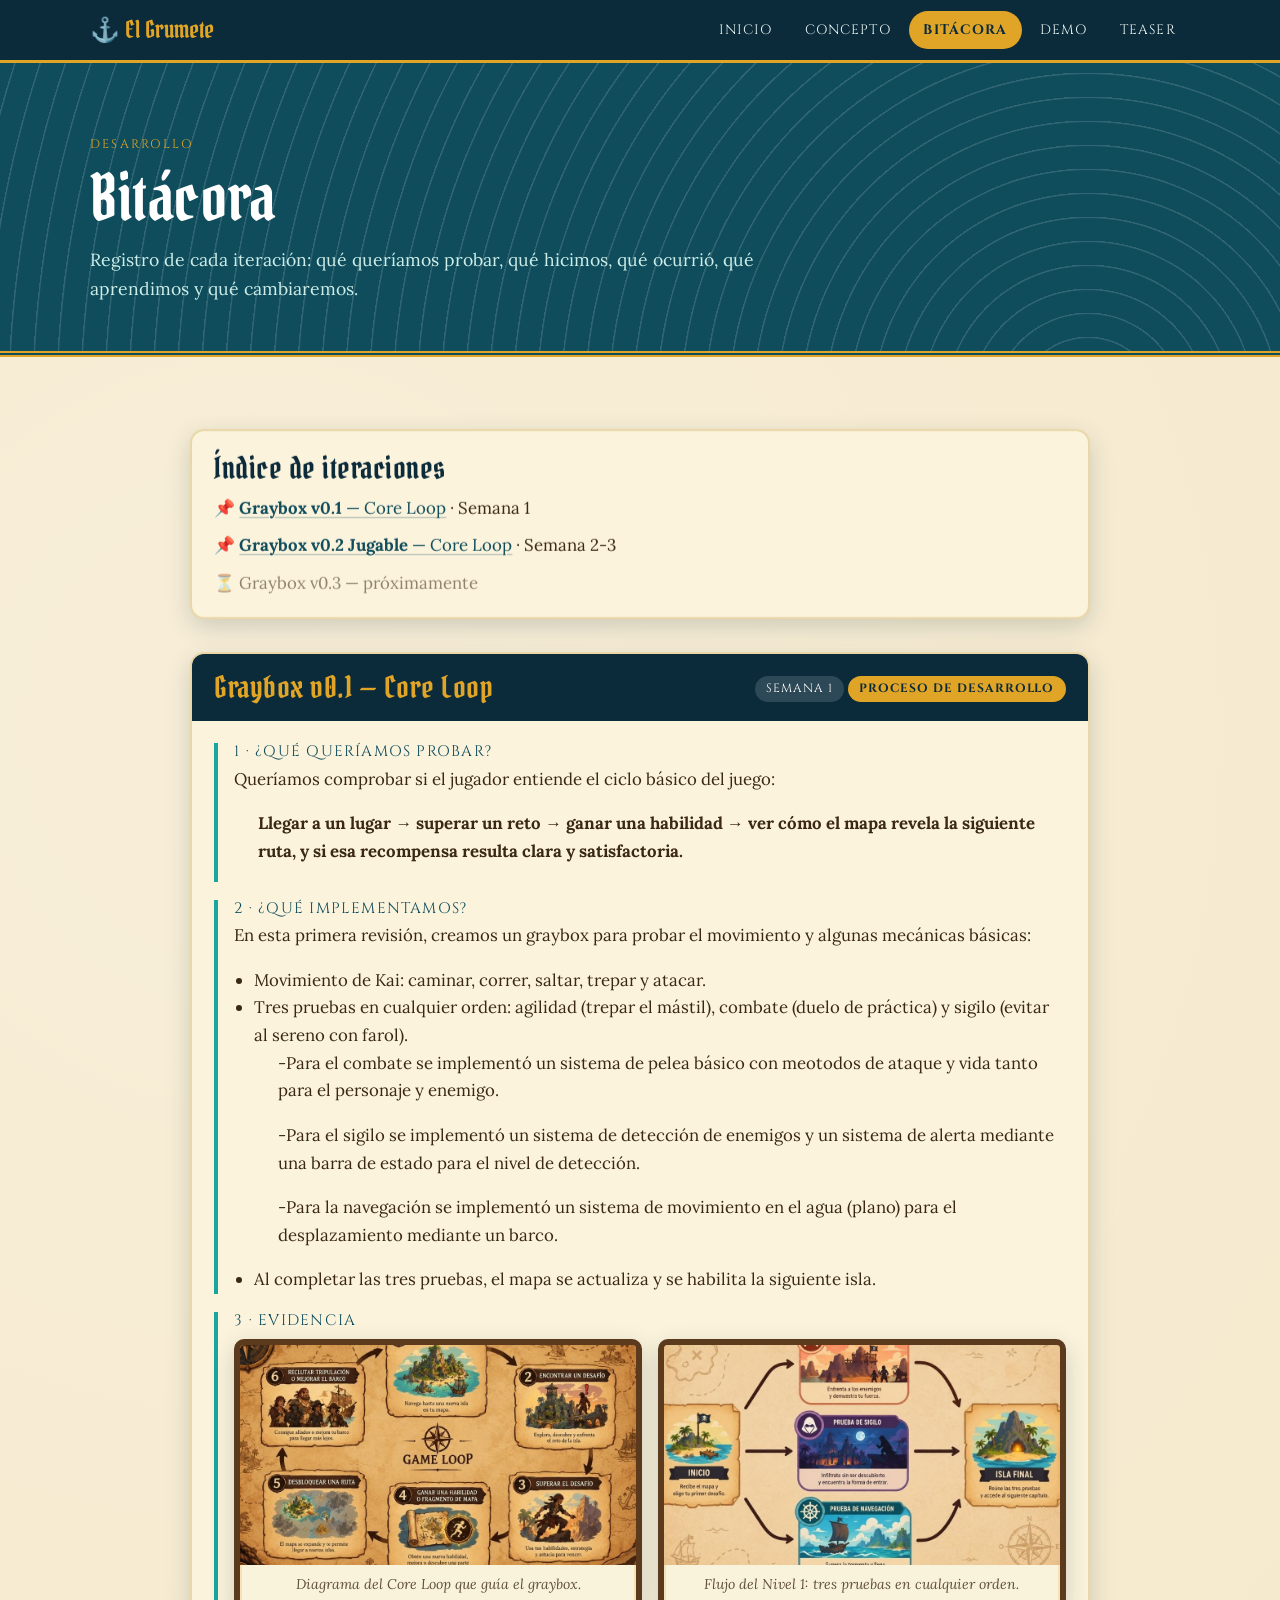
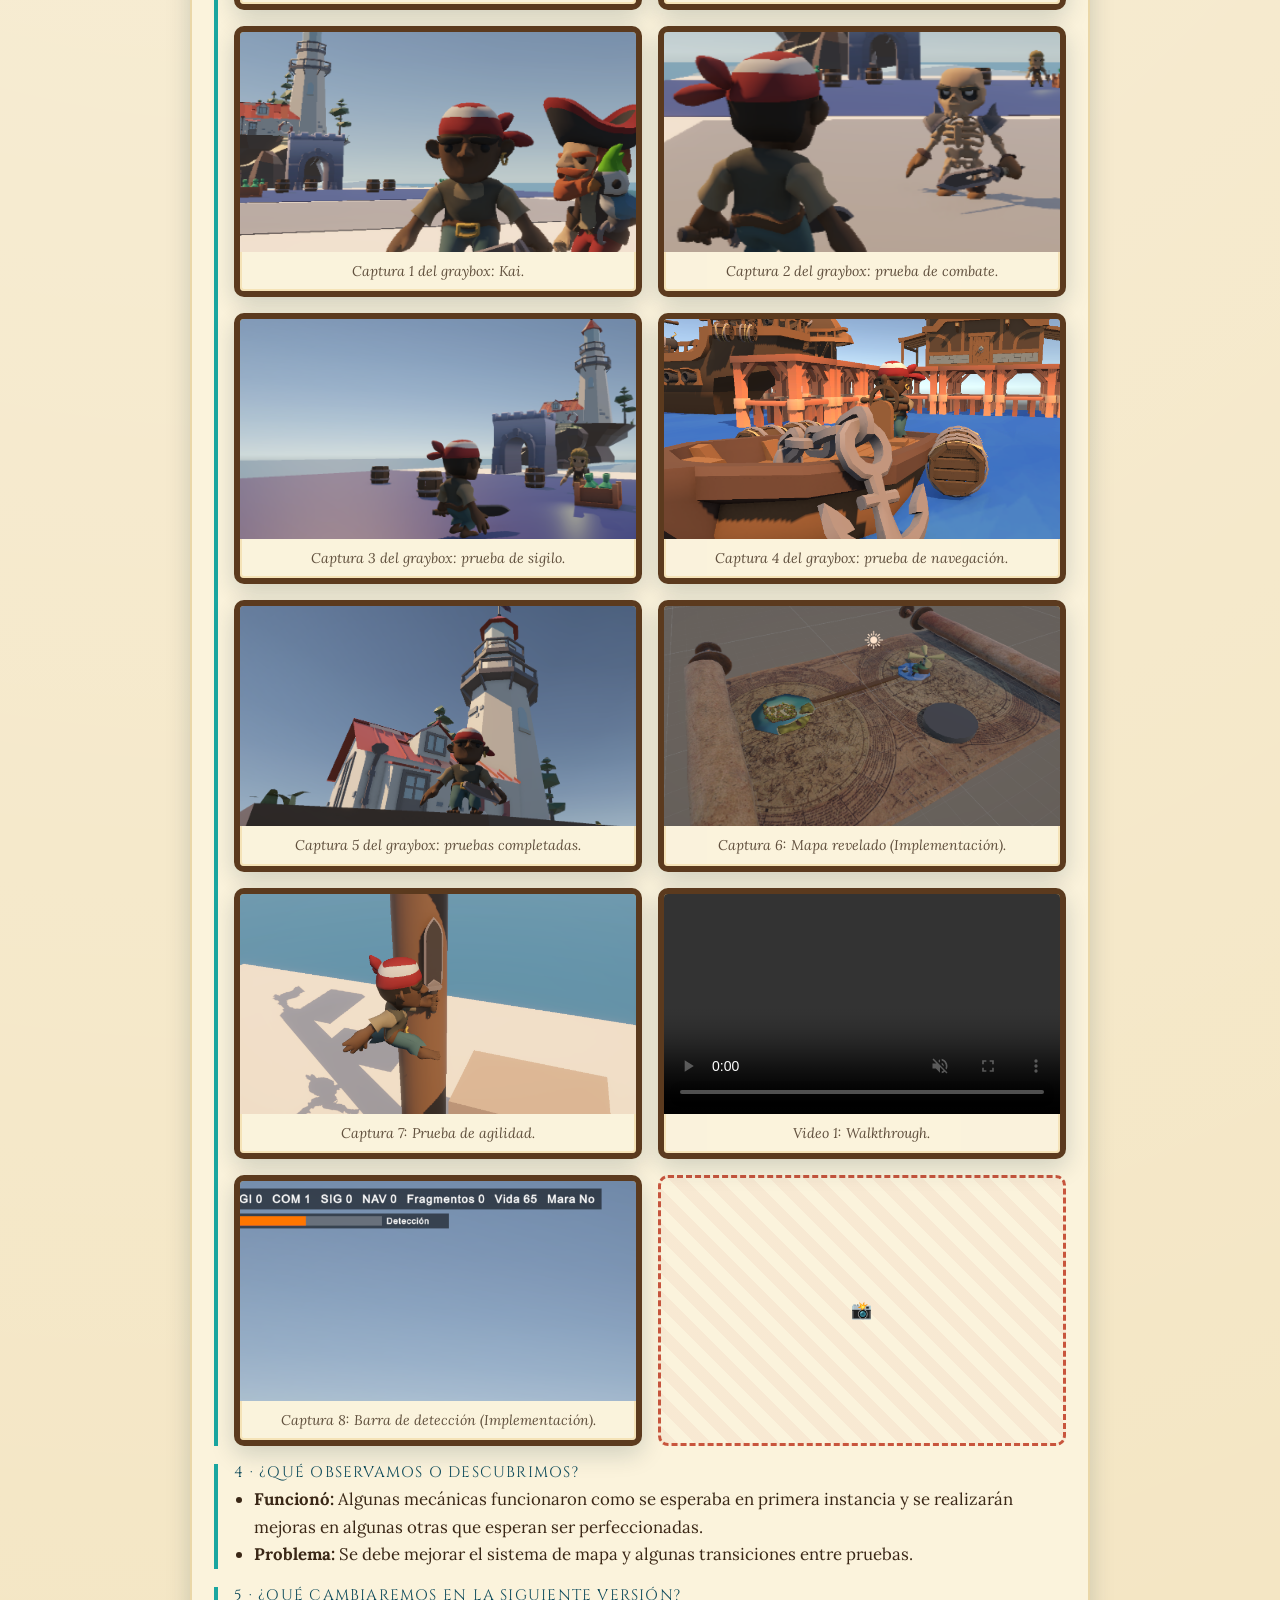
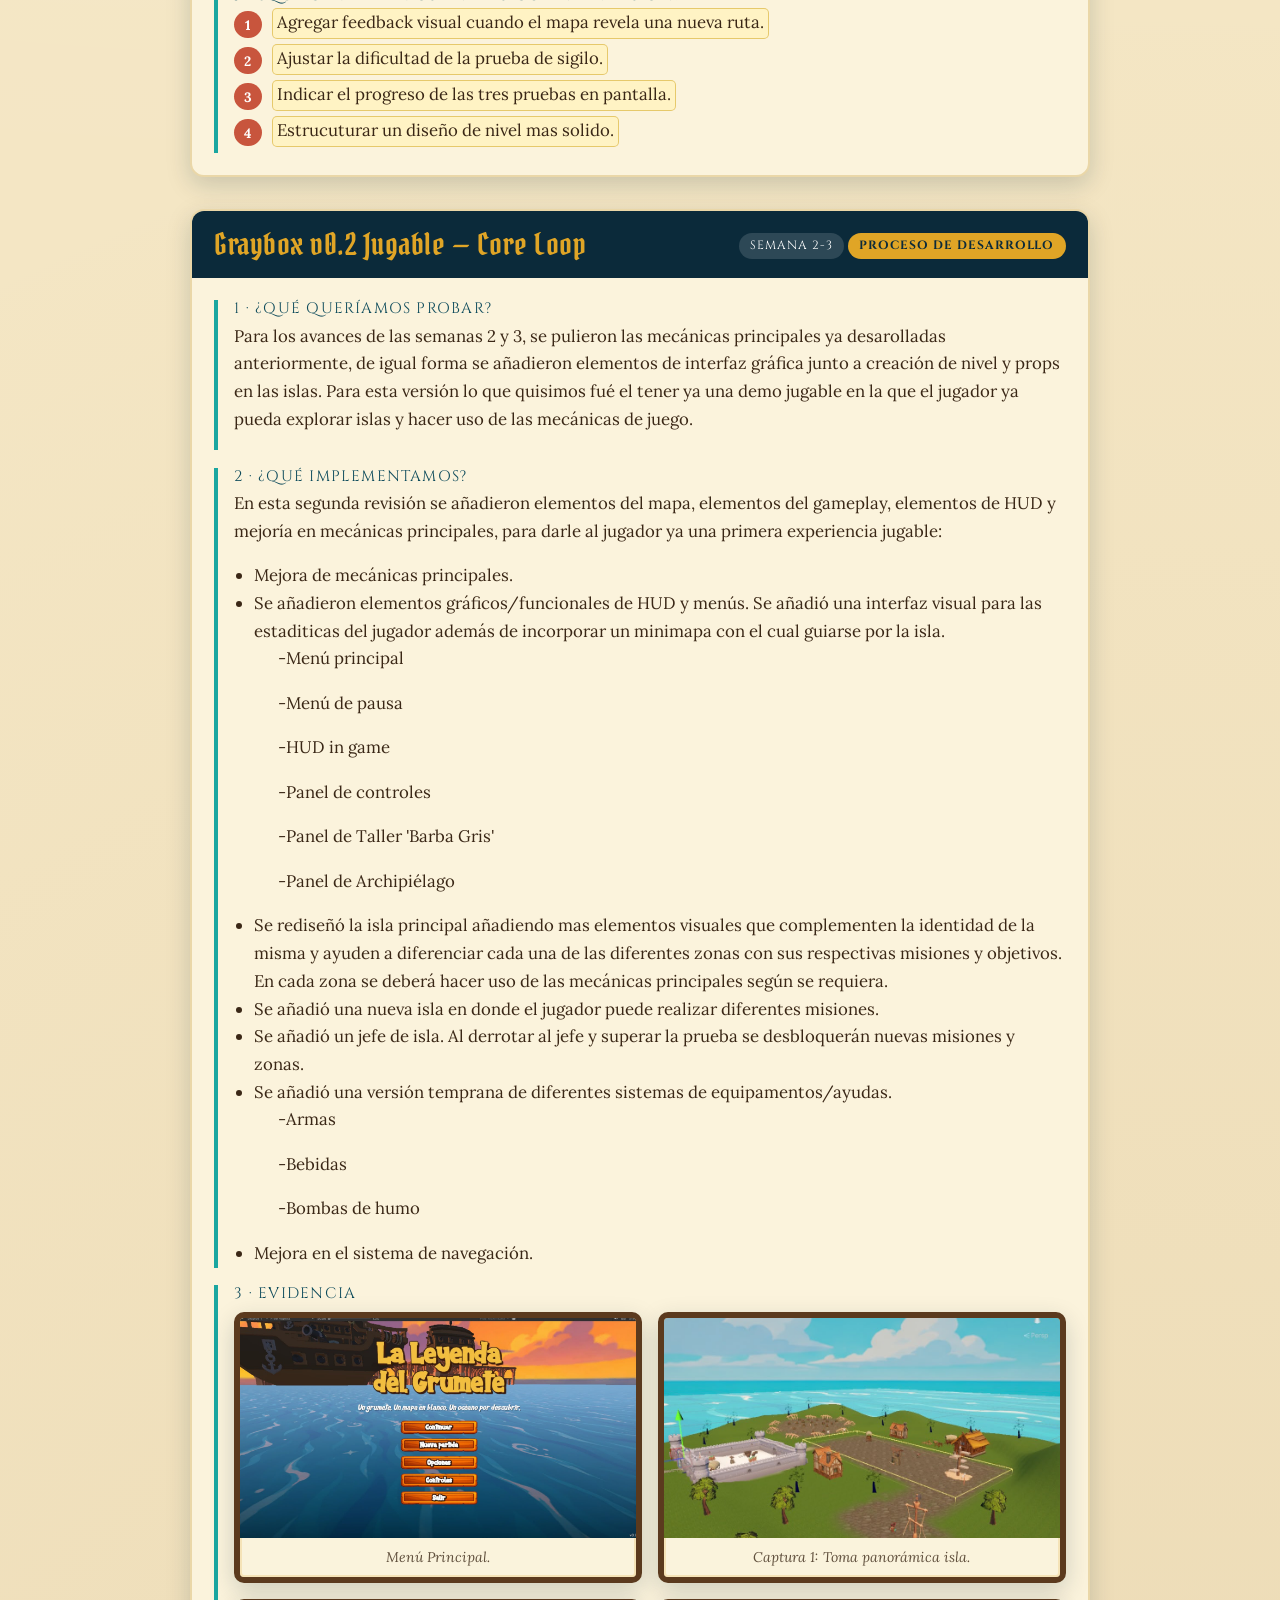
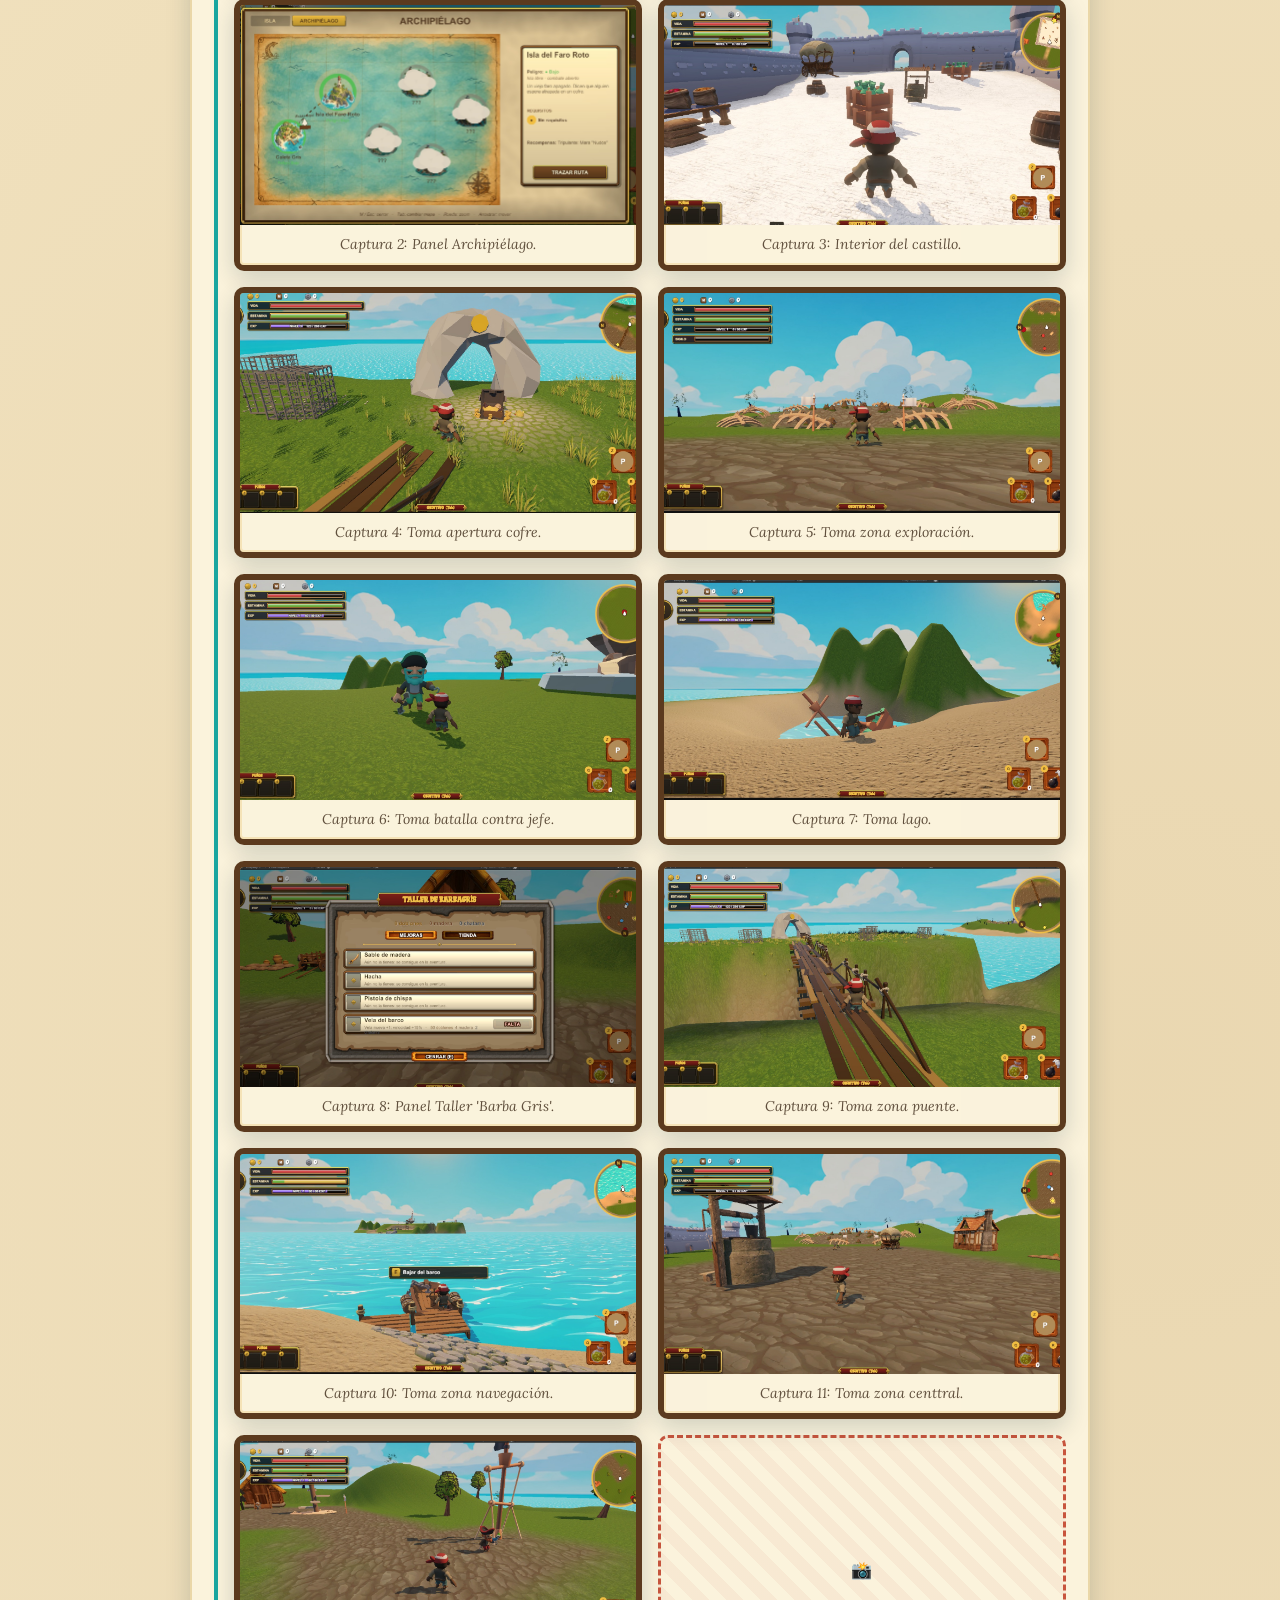
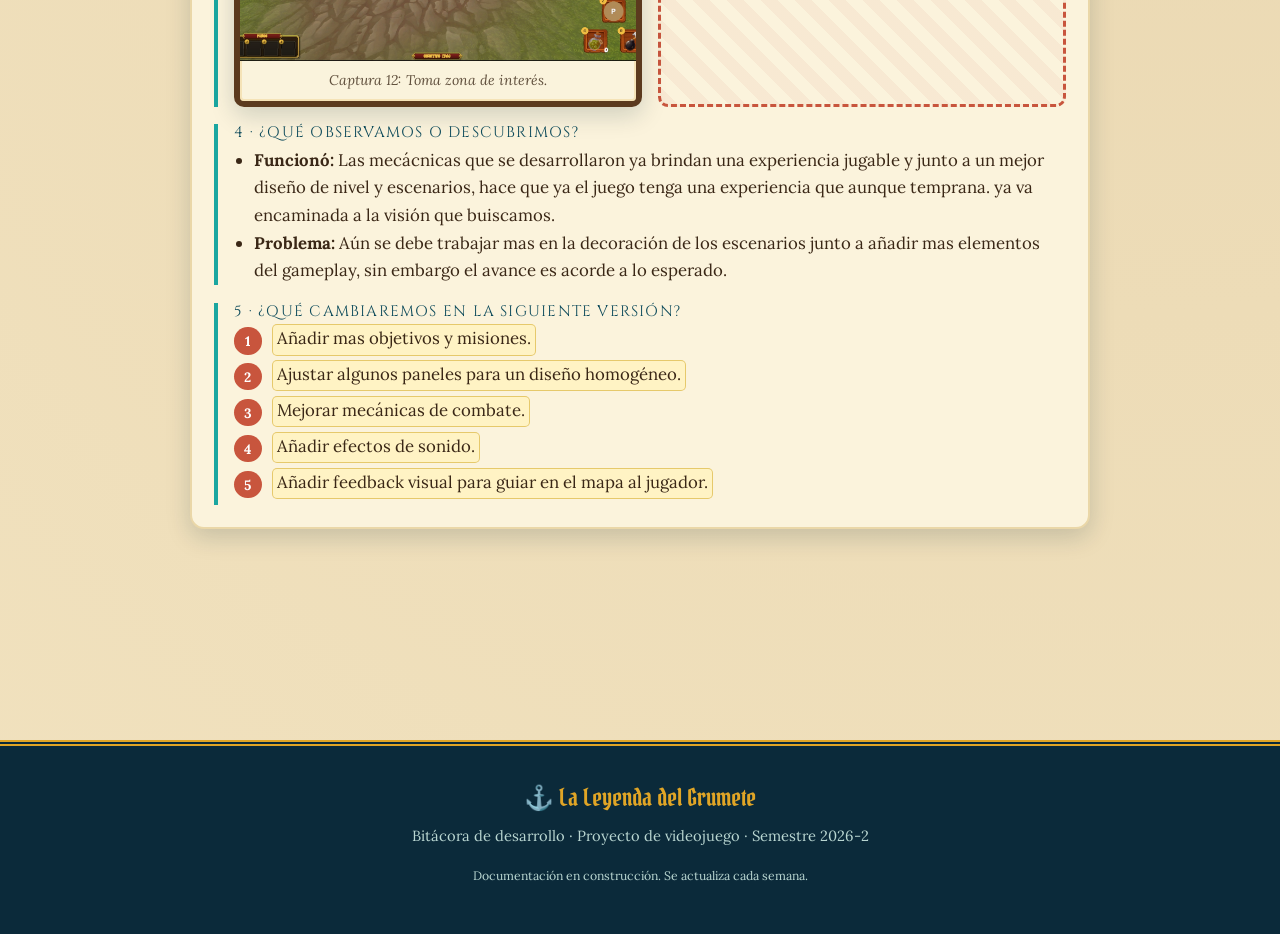
==== commit 7201366e: "Avance2 Bit" ====
--- a/grumete/bitacora.html
+++ b/grumete/bitacora.html
@@ -50,7 +50,7 @@
           <h3>Índice de iteraciones</h3>
           <ul class="pending" style="padding:0;margin:0">
             <li>📌 <a href="#v0-1"><strong>Graybox v0.1</strong> — Core Loop</a> · Semana 1</li>
-            <li>📌 <a href="#v0-2"><strong>Graybox v0.2</strong> — Core Loop</a> · Semana 2-3</li>
+            <li>📌 <a href="#v0-2"><strong>Graybox v0.2 Jugable</strong> — Core Loop</a> · Semana 2-3</li>
             <li style="opacity:.55">⏳ Graybox v0.3 — próximamente</li>
           </ul>
         </div>
@@ -243,59 +243,57 @@
               <div>
                 <h4>3 · Evidencia</h4>
                 <div class="evidence">
-                  <figure class="frame"><img src="Me " alt="Diagrama del Core Loop de seis pasos"
-                      loading="lazy">
-                    <figcaption style="background:var(--card);margin:0;padding:.5rem">Diagrama del Core Loop que guía el
-                      graybox.</figcaption>
-                  </figure>
-                  <figure class="frame"><img src="img/nivel1-flujo.jpg" alt="Diagrama de flujo del nivel 1"
-                      loading="lazy">
-                    <figcaption style="background:var(--card);margin:0;padding:.5rem">Flujo del Nivel 1: tres pruebas en
-                      cualquier orden.</figcaption>
-                  </figure>
-                  <figure class="frame"><img src="img/TomaAmplia.png" alt="Toma general del graybox" loading="lazy">
-                    <figcaption style="background:var(--card);margin:0;padding:.5rem">Captura 1 del graybox: Kai.
-                    </figcaption>
-                  </figure>
-                  <figure class="frame"><img src="img/TomaCombatePrueba.png" alt="Toma de la prueba de combate"
-                      loading="lazy">
-                    <figcaption style="background:var(--card);margin:0;padding:.5rem">Captura 2 del graybox: prueba de
-                      combate.</figcaption>
-                  </figure>
-                  <figure class="frame"><img src="img/TomaSigiloPrueba.png" alt="Toma de la prueba de sigilo"
-                      loading="lazy">
-                    <figcaption style="background:var(--card);margin:0;padding:.5rem">Captura 3 del graybox: prueba de
-                      sigilo.</figcaption>
-                  </figure>
-                  <figure class="frame"><img src="img/TomaBotePrueba.png" alt="Toma de la prueba de navegación"
-                      loading="lazy">
-                    <figcaption style="background:var(--card);margin:0;padding:.5rem">Captura 4 del graybox: prueba de
-                      navegación.</figcaption>
-                  </figure>
-                  <figure class="frame"><img src="img/TomaPruebasSuperadas.png"
-                      alt="Toma del punto final de las pruebas" loading="lazy">
-                    <figcaption style="background:var(--card);margin:0;padding:.5rem">Captura 5 del graybox: pruebas
-                      completadas.</figcaption>
-                  </figure>
-                  <figure class="frame"><img src="img/TomaMapa.png" alt="Toma del mapa revelado" loading="lazy">
-                    <figcaption style="background:var(--card);margin:0;padding:.5rem">Captura 6: Mapa revelado
-                      (Implementación).</figcaption>
-                  </figure>
-                  <figure class="frame"><img src="img/TomaAgilidad.png" alt="Toma de la prueba de agilidad"
-                      loading="lazy">
-                    <figcaption style="background:var(--card);margin:0;padding:.5rem">Captura 7: Prueba de agilidad.
-                    </figcaption>
-                  </figure>
-                  <figure class="frame">
-                    <video src="img/DemostracionV1.mp4" autoplay muted loop playsinline controls></video>
-                    <figcaption style="background:var(--card);margin:0;padding:.5rem">
-                      Video 1: Walkthrough.
-                    </figcaption>
-                  </figure>
-                  <figure class="frame"><img src="img/TomaDeteccion.png" alt="Toma de barra de detección"
-                      loading="lazy">
-                    <figcaption style="background:var(--card);margin:0;padding:.5rem">Captura 8: Barra de detección
-                      (Implementación).</figcaption>
+                  <figure class="frame"><img src="img/MenuA2.jpeg" alt="Menu Principal"
+                      loading="lazy">
+                    <figcaption style="background:var(--card);margin:0;padding:.5rem">Menú Principal.</figcaption>
+                  </figure>
+                  <figure class="frame"><img src="img/TomaPanoramicaA2.jpeg" alt="Toma panoramica isla"
+                      loading="lazy">
+                    <figcaption style="background:var(--card);margin:0;padding:.5rem">Captura 1: Toma panorámica isla.</figcaption>
+                  </figure>
+                  <figure class="frame"><img src="img/Archipielago.jpeg" alt="Panel Archipeialgo" loading="lazy">
+                    <figcaption style="background:var(--card);margin:0;padding:.5rem">Captura 2: Panel Archipiélago.
+                    </figcaption>
+                  </figure>
+                  <figure class="frame"><img src="img/Castillo.jpeg" alt="Toma Castillo"
+                      loading="lazy">
+                    <figcaption style="background:var(--card);margin:0;padding:.5rem">Captura 3: Interior del castillo.</figcaption>
+                  </figure>
+                  <figure class="frame"><img src="img/Cofre.jpeg" alt="Cofre"
+                      loading="lazy">
+                    <figcaption style="background:var(--card);margin:0;padding:.5rem">Captura 4: Toma apertura cofre.</figcaption>
+                  </figure>
+                  <figure class="frame"><img src="img/Huesos.jpeg" alt="Toma Zona huesos"
+                      loading="lazy">
+                    <figcaption style="background:var(--card);margin:0;padding:.5rem">Captura 5: Toma zona exploración.</figcaption>
+                  </figure>
+                  <figure class="frame"><img src="img/Jefe.jpeg"
+                      alt="Tomabatalla con jefe" loading="lazy">
+                    <figcaption style="background:var(--card);margin:0;padding:.5rem">Captura 6: Toma batalla contra jefe.</figcaption>
+                  </figure>
+                  <figure class="frame"><img src="img/Montañita.jpeg" alt="Toma montañita" loading="lazy">
+                    <figcaption style="background:var(--card);margin:0;padding:.5rem">Captura 7: Toma lago.</figcaption>
+                  </figure>
+                  <figure class="frame"><img src="img/PanelTaller.jpeg" alt="Panel Taller"
+                      loading="lazy">
+                    <figcaption style="background:var(--card);margin:0;padding:.5rem">Captura 8: Panel Taller 'Barba Gris'.
+                    </figcaption>
+                  </figure>
+                  <figure class="frame"><img src="img/Puente.jpeg" alt="Toma puente"
+                      loading="lazy">
+                    <figcaption style="background:var(--card);margin:0;padding:.5rem">Captura 9: Toma zona puente.</figcaption>
+                  </figure>
+                  <figure class="frame"><img src="img/SubirAlBarco.jpeg" alt="Toma barco"
+                      loading="lazy">
+                    <figcaption style="background:var(--card);margin:0;padding:.5rem">Captura 10: Toma zona navegación.</figcaption>
+                  </figure>
+                   <figure class="frame"><img src="img/TomaAmplia.jpeg" alt="Toma amplia"
+                      loading="lazy">
+                    <figcaption style="background:var(--card);margin:0;padding:.5rem">Captura 11: Toma zona centtral.</figcaption>
+                  </figure>
+                   <figure class="frame"><img src="img/ZonaInicial.jpeg" alt="Toma inicial"
+                      loading="lazy">
+                    <figcaption style="background:var(--card);margin:0;padding:.5rem">Captura 12: Toma zona de interés.</figcaption>
                   </figure>
                   <div class="placeholder">
                     <div><b>📸 </b>
@@ -306,19 +304,20 @@
               <div>
                 <h4>4 · ¿Qué observamos o descubrimos?</h4>
                 <ul>
-                  <li><strong>Funcionó:</strong> Algunas mecánicas funcionaron como se esperaba en primera instancia
-                    y se realizarán mejoras en algunas otras que esperan ser perfeccionadas.</li>
-                  <li><strong>Problema:</strong> Se debe mejorar el sistema de mapa y algunas transiciones entre
-                    pruebas.</li>
+                  <li><strong>Funcionó:</strong> Las mecácnicas que se desarrollaron ya brindan una experiencia jugable y junto a un mejor diseño de nivel y escenarios, hace que ya
+                    el juego tenga una experiencia que aunque temprana. ya va encaminada a la visión que buiscamos.</li>
+                  <li><strong>Problema:</strong> Aún se debe trabajar mas en la decoración de los escenarios junto a añadir mas elementos del gameplay, sin embargo
+                    el avance es acorde a lo esperado.</li>
                 </ul>
               </div>
               <div>
                 <h4>5 · ¿Qué cambiaremos en la siguiente versión?</h4>
                 <ol class="next">
-                  <li><span class="todo">Agregar feedback visual cuando el mapa revela una nueva ruta.</span></li>
-                  <li><span class="todo">Ajustar la dificultad de la prueba de sigilo.</span></li>
-                  <li><span class="todo">Indicar el progreso de las tres pruebas en pantalla.</span></li>
-                  <li><span class="todo">Estrucuturar un diseño de nivel mas solido.</span></li>
+                  <li><span class="todo">Añadir mas objetivos y misiones.</span></li>
+                  <li><span class="todo">Ajustar algunos paneles para un diseño homogéneo.</span></li>
+                  <li><span class="todo">Mejorar mecánicas de combate.</span></li>
+                   <li><span class="todo">Añadir efectos de sonido.</span></li>
+                  <li><span class="todo">Añadir feedback visual para guiar en el mapa al jugador.</span></li>
                 </ol>
               </div>
             </div>
